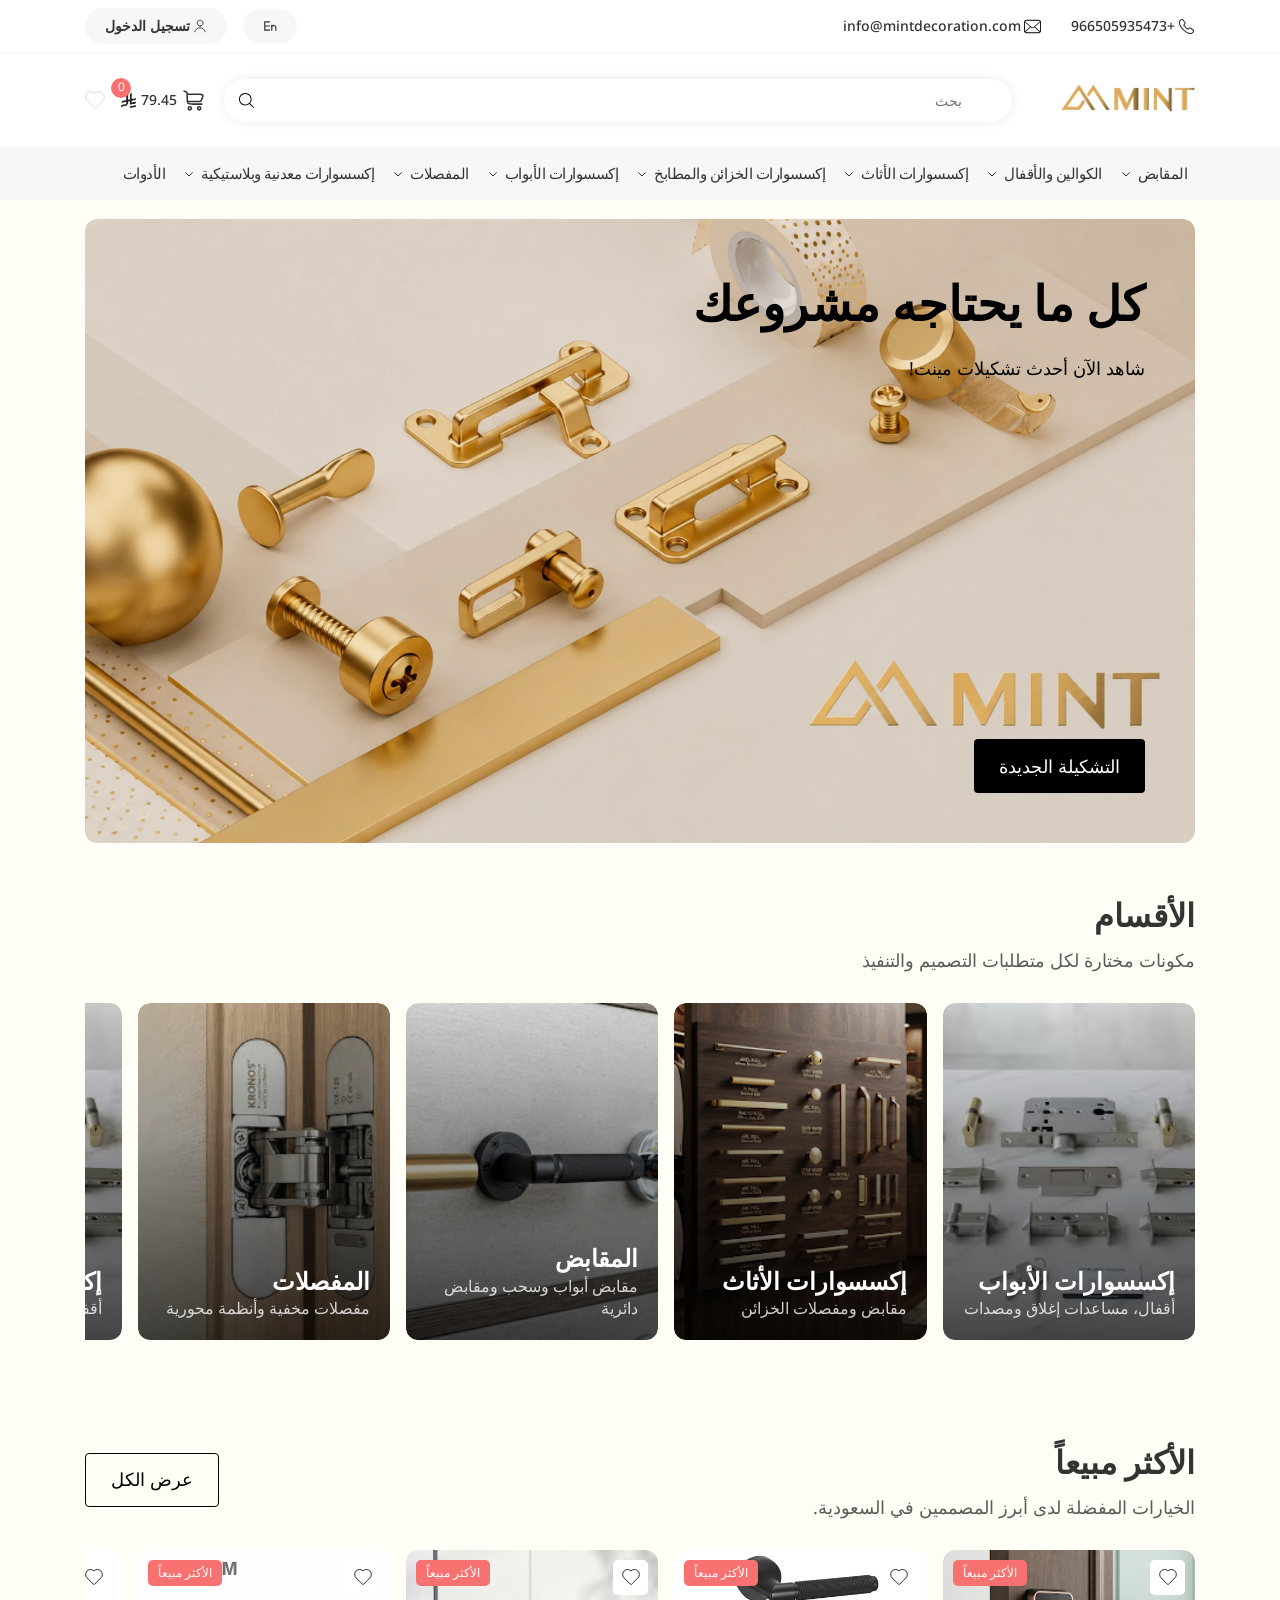
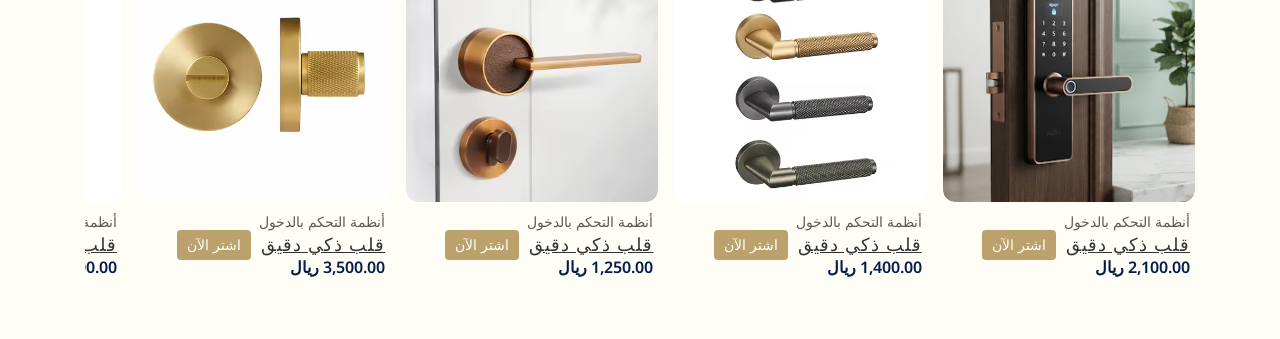
==== ar/index.html @ 9c1df62e "Mint Decoration" ====
﻿<!DOCTYPE html>
<!-- بسم الله الرحمن الرحيم -->
<html lang="ar" dir="rtl">
<head>
    <meta charset="UTF-8">
    <meta name="viewport" content="width=device-width, initial-scale=1.0">
    <!-- <base href="https://mintdecoration.com/ar"> -->
    <meta name="theme-color" content="#FFFFFF">
    <link rel="shortcut icon" href="../media/logo/favicon.ico" type="image/x-icon">
    <!-- Language Tags -->
    <link rel="alternate" hreflang="ar" href="https://j.raygroup.com/ar/" />
    <link rel="alternate" hreflang="en" href="https://j.raygroup.com/en/" />
    <link rel="alternate" hreflang="x-default" href="https://j.raygroup.com/" />
    <!-- SEO -->
    <title>مينت ديكوريشن - أدوات نجارة وإكسسوارات أثاث في الرياض | أقفال، مفصلات، مقابض</title>
    <meta name="description" content="اكتشف مينت ديكوريشن، متجرك الموثوق في الرياض لأدوات النجارة وإكسسوارات الأثاث. نوفر الأقفال والمفصلات والمقابض ومستلزمات الديكور بجودة عالية وأسعار منافسة.">
    <meta name="keywords" content="أدوات نجارة, أدوات النجارة الرياض, شراء أدوات نجارة السعودية, أقفال, مفصلات, مقابض, إكسسوارات أثاث, مستلزمات نجارة, أدوات ديكور">
    <meta property="og:title" content="مينت ديكوريشن - أدوات نجارة وإكسسوارات أثاث في الرياض">
    <meta property="og:description" content="أدوات نجارة وأقفال ومفصلات ومقابض وإكسسوارات ديكور عالية الجودة بأفضل الأسعار في الرياض.">
    <meta property="og:image" content="../media/logo/minterio-logo1.png">
    <!-- <meta property="og:url" content="https://mintdecoration.com/ar/"> -->
    <meta property="og:type" content="website">
    <!-- Link Main Files -->
    <link rel="stylesheet" href="../css/normalize.css">
    <link rel="stylesheet" href="../component/component.css">
    <link rel="stylesheet" href="../css/style.css">
    <script src="../component/component.js" defer></script>
    <script src="../js/main.js" defer></script>
    <!-- Noto Sans Font -->
    <link rel="preconnect" href="https://fonts.googleapis.com">
    <link rel="preconnect" href="https://fonts.gstatic.com" crossorigin>
    <link href="https://fonts.googleapis.com/css2?family=Noto+Sans:ital,wght@0,100..900;1,100..900&display=swap" rel="stylesheet">
</head>
<body>

    <!-- <div class="coming">
        <h1>مينت قادم قريباً</h1>
        <p>نحن متاحون لخدمتكم</p>
        <a href="tel:+966536998115">اتصل بنا</a>
    </div> -->

    <div class="header-wrapper">

        <div class="top-header">
            <div class="container">
                <div class="inside">
                    <div class="start">
                        <div class="contact">
                            <a href="tel:+966505935473" target="_blank">
                                <svg viewBox="0 0 24 24" fill="none" xmlns="http://www.w3.org/2000/svg"><g id="SVGRepo_bgCarrier" stroke-width="0"></g><g id="SVGRepo_tracerCarrier" stroke-linecap="round" stroke-linejoin="round"></g><g id="SVGRepo_iconCarrier"> <path d="M21.97 18.33C21.97 18.69 21.89 19.06 21.72 19.42C21.55 19.78 21.33 20.12 21.04 20.44C20.55 20.98 20.01 21.37 19.4 21.62C18.8 21.87 18.15 22 17.45 22C16.43 22 15.34 21.76 14.19 21.27C13.04 20.78 11.89 20.12 10.75 19.29C9.6 18.45 8.51 17.52 7.47 16.49C6.44 15.45 5.51 14.36 4.68 13.22C3.86 12.08 3.2 10.94 2.72 9.81C2.24 8.67 2 7.58 2 6.54C2 5.86 2.12 5.21 2.36 4.61C2.6 4 2.98 3.44 3.51 2.94C4.15 2.31 4.85 2 5.59 2C5.87 2 6.15 2.06 6.4 2.18C6.66 2.3 6.89 2.48 7.07 2.74L9.39 6.01C9.57 6.26 9.7 6.49 9.79 6.71C9.88 6.92 9.93 7.13 9.93 7.32C9.93 7.56 9.86 7.8 9.72 8.03C9.59 8.26 9.4 8.5 9.16 8.74L8.4 9.53C8.29 9.64 8.24 9.77 8.24 9.93C8.24 10.01 8.25 10.08 8.27 10.16C8.3 10.24 8.33 10.3 8.35 10.36C8.53 10.69 8.84 11.12 9.28 11.64C9.73 12.16 10.21 12.69 10.73 13.22C11.27 13.75 11.79 14.24 12.32 14.69C12.84 15.13 13.27 15.43 13.61 15.61C13.66 15.63 13.72 15.66 13.79 15.69C13.87 15.72 13.95 15.73 14.04 15.73C14.21 15.73 14.34 15.67 14.45 15.56L15.21 14.81C15.46 14.56 15.7 14.37 15.93 14.25C16.16 14.11 16.39 14.04 16.64 14.04C16.83 14.04 17.03 14.08 17.25 14.17C17.47 14.26 17.7 14.39 17.95 14.56L21.26 16.91C21.52 17.09 21.7 17.3 21.81 17.55C21.91 17.8 21.97 18.05 21.97 18.33Z" stroke="currentColor" stroke-width="1.5" stroke-miterlimit="10"></path> </g></svg>
                                +966505935473
                            </a>
                            <a href="mailto:info@mintdecoration.com" target="_blank">
                                <svg version="1.1" id="_x32_" xmlns="http://www.w3.org/2000/svg" xmlns:xlink="http://www.w3.org/1999/xlink" viewBox="0 0 512 512" xml:space="preserve" fill="currentColor"><g id="SVGRepo_bgCarrier" stroke-width="0"></g><g id="SVGRepo_tracerCarrier" stroke-linecap="round" stroke-linejoin="round"></g><g id="SVGRepo_iconCarrier"> <style type="text/css"> .st0{fill:#000000;} </style> <g> <path class="st0" d="M510.746,110.361c-2.128-10.754-6.926-20.918-13.926-29.463c-1.422-1.794-2.909-3.39-4.535-5.009 c-12.454-12.52-29.778-19.701-47.531-19.701H67.244c-17.951,0-34.834,7-47.539,19.708c-1.608,1.604-3.099,3.216-4.575,5.067 c-6.97,8.509-11.747,18.659-13.824,29.428C0.438,114.62,0,119.002,0,123.435v265.137c0,9.224,1.874,18.206,5.589,26.745 c3.215,7.583,8.093,14.772,14.112,20.788c1.516,1.509,3.022,2.901,4.63,4.258c12.034,9.966,27.272,15.45,42.913,15.45h377.51 c15.742,0,30.965-5.505,42.967-15.56c1.604-1.298,3.091-2.661,4.578-4.148c5.818-5.812,10.442-12.49,13.766-19.854l0.438-1.05 c3.646-8.377,5.497-17.33,5.497-26.628V123.435C512,119.06,511.578,114.649,510.746,110.361z M34.823,99.104 c0.951-1.392,2.165-2.821,3.714-4.382c7.689-7.685,17.886-11.914,28.706-11.914h377.51c10.915,0,21.115,4.236,28.719,11.929 c1.313,1.327,2.567,2.8,3.661,4.272l2.887,3.88l-201.5,175.616c-6.212,5.446-14.21,8.443-22.523,8.443 c-8.231,0-16.222-2.99-22.508-8.436L32.19,102.939L34.823,99.104z M26.755,390.913c-0.109-0.722-0.134-1.524-0.134-2.341V128.925 l156.37,136.411L28.199,400.297L26.755,390.913z M464.899,423.84c-6.052,3.492-13.022,5.344-20.145,5.344H67.244 c-7.127,0-14.094-1.852-20.142-5.344l-6.328-3.668l159.936-139.379l17.528,15.246c10.514,9.128,23.922,14.16,37.761,14.16 c13.89,0,27.32-5.032,37.827-14.16l17.521-15.253L471.228,420.18L464.899,423.84z M485.372,388.572 c0,0.803-0.015,1.597-0.116,2.304l-1.386,9.472L329.012,265.409l156.36-136.418V388.572z"></path> </g> </g></svg>
                                info@mintdecoration.com
                            </a>
                        </div>
                    </div>
                    <div class="end">
                        <div class="language toggle">
                            <button>
                                <svg viewBox="0 0 24 24" xmlns="http://www.w3.org/2000/svg" fill="currentColor"><g id="SVGRepo_bgCarrier" stroke-width="0"></g><g id="SVGRepo_tracerCarrier" stroke-linecap="round" stroke-linejoin="round"></g><g id="SVGRepo_iconCarrier"> <path fill="none" d="M0 0h24v24H0z"></path> <path d="M14 10h2v.757a4.5 4.5 0 0 1 7 3.743V20h-2v-5.5c0-1.43-1.175-2.5-2.5-2.5S16 13.07 16 14.5V20h-2V10zm-2-6v2H4v5h8v2H4v5h8v2H2V4h10z"></path> </g></svg>
                            </button>
                            <div class="box toggle-box" hidden>
                                <div class="innerbox">
                                    <div class="c-content">
                                        <div class="top">
                                            <span>اللغة</span>
                                            <div class="close">
                                                <svg viewBox="0 0 24 24" fill="none" xmlns="http://www.w3.org/2000/svg"><g id="SVGRepo_bgCarrier" stroke-width="0"></g><g id="SVGRepo_tracerCarrier" stroke-linecap="round" stroke-linejoin="round"></g><g id="SVGRepo_iconCarrier"> <rect width="24" height="24" fill="none"></rect> <path d="M7 17L16.8995 7.10051" stroke="currentColor" stroke-linecap="round" stroke-linejoin="round"></path> <path d="M7 7.00001L16.8995 16.8995" stroke="currentColor" stroke-linecap="round" stroke-linejoin="round"></path> </g></svg>
                                            </div>
                                        </div>
                                        <div class="content">
                                            <div class="langs">
                                                <label for="en">
                                                    <input type="radio" name="lang" id="en" value="en" autocomplete="off">
                                                    الإنجليزية
                                                </label>
                                                <label for="ar">
                                                    <input type="radio" name="lang" id="ar" value="ar" autocomplete="off" checked>
                                                    العربية
                                                </label>
                                            </div>
                                            <button><span>موافق</span></button>
                                        </div>
                                    </div>
                                </div>
                            </div>
                        </div>
                        <div class="login toggle">
                            <button class="hidden-mobile">
                                <svg viewBox="0 0 24 24" fill="none" xmlns="http://www.w3.org/2000/svg"><g id="SVGRepo_bgCarrier" stroke-width="0"></g><g id="SVGRepo_tracerCarrier" stroke-linecap="round" stroke-linejoin="round"></g><g id="SVGRepo_iconCarrier"> <path d="M12.1992 12C14.9606 12 17.1992 9.76142 17.1992 7C17.1992 4.23858 14.9606 2 12.1992 2C9.43779 2 7.19922 4.23858 7.19922 7C7.19922 9.76142 9.43779 12 12.1992 12Z" stroke="currentColor" stroke-width="1.5" stroke-linecap="round" stroke-linejoin="round"></path> <path d="M3 22C3.57038 20.0332 4.74796 18.2971 6.3644 17.0399C7.98083 15.7827 9.95335 15.0687 12 15C16.12 15 19.63 17.91 21 22" stroke="currentColor" stroke-width="1.5" stroke-linecap="round" stroke-linejoin="round"></path> </g></svg>
                                تسجيل الدخول
                            </button>
                            <div class="box toggle-box" hidden>
                                <div class="innerbox">
                                    <div class="c-content">
                                        <div class="top">
                                            <div class="close">
                                                <svg viewBox="0 0 24 24" fill="none" xmlns="http://www.w3.org/2000/svg"><g id="SVGRepo_bgCarrier" stroke-width="0"></g><g id="SVGRepo_tracerCarrier" stroke-linecap="round" stroke-linejoin="round"></g><g id="SVGRepo_iconCarrier"> <rect width="24" height="24" fill="none"></rect> <path d="M7 17L16.8995 7.10051" stroke="currentColor" stroke-linecap="round" stroke-linejoin="round"></path> <path d="M7 7.00001L16.8995 16.8995" stroke="currentColor" stroke-linecap="round" stroke-linejoin="round"></path> </g></svg>
                                            </div>
                                            <div class="c-icon-login">
                                                <svg viewBox="0 0 24 24" fill="none" xmlns="http://www.w3.org/2000/svg"><g id="SVGRepo_bgCarrier" stroke-width="0"></g><g id="SVGRepo_tracerCarrier" stroke-linecap="round" stroke-linejoin="round"></g><g id="SVGRepo_iconCarrier"> <path d="M12.1992 12C14.9606 12 17.1992 9.76142 17.1992 7C17.1992 4.23858 14.9606 2 12.1992 2C9.43779 2 7.19922 4.23858 7.19922 7C7.19922 9.76142 9.43779 12 12.1992 12Z" stroke="currentColor" stroke-width="1.5" stroke-linecap="round" stroke-linejoin="round"></path> <path d="M3 22C3.57038 20.0332 4.74796 18.2971 6.3644 17.0399C7.98083 15.7827 9.95335 15.0687 12 15C16.12 15 19.63 17.91 21 22" stroke="currentColor" stroke-width="1.5" stroke-linecap="round" stroke-linejoin="round"></path> </g></svg>
                                                <span>تسجيل الدخول</span>
                                            </div>
                                        </div>
                                        <div class="content">
                                            <div class="title">
                                                <h4>البريد الإلكتروني</h4>
                                            </div>
                                            <div class="input">
                                                <input type="email" name="email" id="email" placeholder="البريد الإلكتروني" autocomplete="off">
                                            </div>
                                            <button>دخول</button>
                                        </div>
                                    </div>
                                </div>
                            </div>
                        </div>
                    </div>
                </div>
            </div>
        </div>

        <header>
            <div class="container">
                <div class="inside">
                    <div class="logo">
                        <a href="index.html"><img src="../media/logo/mint-500.png" alt="شعار مينت ديكوريشن"></a>
                    </div>
                    <div class="mob">
                        <div class="search">
                            <input type="text" name="search" id="search" placeholder="بحث" autocomplete="off">
                        </div>
                        <div class="mobile-search">
                            <svg viewBox="0 0 24 24" fill="none" xmlns="http://www.w3.org/2000/svg"><g id="SVGRepo_bgCarrier" stroke-width="0"></g><g id="SVGRepo_tracerCarrier" stroke-linecap="round" stroke-linejoin="round"></g><g id="SVGRepo_iconCarrier"> <g clip-path="url(#clip0_15_152)"> <rect width="24" height="24" fill="none"></rect> <circle cx="10.5" cy="10.5" r="6.5" stroke="currentColor" stroke-linejoin="round"></circle> <path d="M19.6464 20.3536C19.8417 20.5488 20.1583 20.5488 20.3536 20.3536C20.5488 20.1583 20.5488 19.8417 20.3536 19.6464L19.6464 20.3536ZM20.3536 19.6464L15.3536 14.6464L14.6464 15.3536L19.6464 20.3536L20.3536 19.6464Z" fill="currentColor"></path> </g> <defs> <clipPath id="clip0_15_152"> <rect width="24" height="24" fill="none"></rect> </clipPath> </defs> </g></svg>
                        </div>
                        <div class="cart hidden-mobile">
                            <a href="">
                                <svg viewBox="0 0 24 24" fill="none" xmlns="http://www.w3.org/2000/svg"><g id="SVGRepo_bgCarrier" stroke-width="0"></g><g id="SVGRepo_tracerCarrier" stroke-linecap="round" stroke-linejoin="round"></g><g id="SVGRepo_iconCarrier"> <path d="M2 3L2.26491 3.0883C3.58495 3.52832 4.24497 3.74832 4.62248 4.2721C5 4.79587 5 5.49159 5 6.88304V9.5C5 12.3284 5 13.7426 5.87868 14.6213C6.75736 15.5 8.17157 15.5 11 15.5H19" stroke="currentColor" stroke-width="1.5" stroke-linecap="round"></path> <path d="M7.5 18C8.32843 18 9 18.6716 9 19.5C9 20.3284 8.32843 21 7.5 21C6.67157 21 6 20.3284 6 19.5C6 18.6716 6.67157 18 7.5 18Z" stroke="currentColor" stroke-width="1.5"></path> <path d="M16.5 18.0001C17.3284 18.0001 18 18.6716 18 19.5001C18 20.3285 17.3284 21.0001 16.5 21.0001C15.6716 21.0001 15 20.3285 15 19.5001C15 18.6716 15.6716 18.0001 16.5 18.0001Z" stroke="currentColor" stroke-width="1.5"></path> <path d="M5 6H16.4504C18.5054 6 19.5328 6 19.9775 6.67426C20.4221 7.34853 20.0173 8.29294 19.2078 10.1818L18.7792 11.1818C18.4013 12.0636 18.2123 12.5045 17.8366 12.7523C17.4609 13 16.9812 13 16.0218 13H5" stroke="currentColor" stroke-width="1.5"></path> </g></svg>
                                <p class="total">79.45</p>
                                <img src="../media/images/icons/saudi-riyal.png" alt="الريال السعودي">
                                <span>0</span>
                            </a>
                        </div>
                        <div class="wishlist hidden-mobile">
                            <a href="">
                                <svg version="1.1" id="Capa_1" xmlns="http://www.w3.org/2000/svg" xmlns:xlink="http://www.w3.org/1999/xlink" viewBox="-7.62 -7.62 396.49 396.49" xml:space="preserve"><g id="SVGRepo_bgCarrier"></g><g id="SVGRepo_tracerCarrier" stroke-linecap="round" stroke-linejoin="round"></g><g id="SVGRepo_iconCarrier"> <g> <g> <path d="M191.847,360.957c-4.648,0-9.076-1.784-12.447-5.024c-0.245-0.233-29.256-28.289-146.439-145.472 l-0.817-0.817c-1.205-1.193-1.796-1.88-2.387-2.572C10.621,186.384,0,159.48,0,131.483C0,70.173,49.883,20.29,111.193,20.29 c30.091,0,58.672,12.113,79.425,33.444c20.759-21.332,49.346-33.444,79.437-33.444c61.31,0,111.193,49.883,111.193,111.193 c0,30.723-12.31,59.305-34.673,80.535c-0.328,0.382-0.627,0.686-0.847,0.901C227.6,331.045,205.195,355.002,204.98,355.229 c-3.288,3.514-7.9,5.597-12.674,5.716L191.847,360.957z M111.199,32.23c-54.734,0-99.259,44.525-99.259,99.259 c0,24.983,9.499,49.012,26.744,67.664c0.585,0.674,1.002,1.164,1.886,2.041l0.835,0.835 C158.552,319.177,187.413,347.084,187.67,347.334c1.128,1.086,2.596,1.683,4.135,1.695l0.251-0.006 c1.557-0.042,3.109-0.74,4.207-1.915c0.173-0.191,22.764-24.339,141.009-142.584l0.859-0.925 c20.114-18.969,31.195-44.578,31.195-72.104c0-54.734-44.525-99.259-99.259-99.259c-28.862,0-56.166,12.477-74.914,34.238 l-4.523,5.245l-4.523-5.251C167.365,44.707,140.066,32.23,111.199,32.23z"></path> </g> </g> </g></svg>
                            </a>
                        </div>
                    </div>
                </div>
            </div>
        </header>

        <nav>
            <div class="container">
                <ul class="main-menu">
    
                    <li class="main-li">
                        <a href="#" class="main-link">
                            <span>المقابض</span>
                            <svg viewBox="0 0 24 24" fill="none" xmlns="http://www.w3.org/2000/svg"><g id="SVGRepo_bgCarrier" stroke-width="0"></g><g id="SVGRepo_tracerCarrier" stroke-linecap="round" stroke-linejoin="round"></g><g id="SVGRepo_iconCarrier"> <path d="M7 10L12 15L17 10" stroke="currentColor" stroke-width="1.5" stroke-linecap="round" stroke-linejoin="round"></path> </g></svg>
                        </a>
                        <div class="sub-menu">
                            <ul>
                                <li class="sub-li">
                                    <a href="#" class="sub-link">مقابض الأثاث</a>
                                </li>
                                <li class="sub-li">
                                    <a href="#" class="sub-link">مقابض الأبواب</a>
                                </li>
                                <li class="sub-li">
                                    <a href="#" class="sub-link">مقابض أبواب الاستقبال</a>
                                </li>
                                <li class="sub-li">
                                    <a href="#" class="sub-link">مقابض أثاث حديد</a>
                                </li>
                                <li class="sub-li">
                                    <a href="#" class="sub-link">مقابض أبواب زجاج</a>
                                </li>
                            </ul>
                        </div>
                    </li>
    
                    <li class="main-li">
                        <a href="#" class="main-link">
                            <span>الكوالين والأقفال</span>
                            <svg viewBox="0 0 24 24" fill="none" xmlns="http://www.w3.org/2000/svg"><g id="SVGRepo_bgCarrier" stroke-width="0"></g><g id="SVGRepo_tracerCarrier" stroke-linecap="round" stroke-linejoin="round"></g><g id="SVGRepo_iconCarrier"> <path d="M7 10L12 15L17 10" stroke="currentColor" stroke-width="1.5" stroke-linecap="round" stroke-linejoin="round"></path> </g></svg>
                        </a>
                        <div class="sub-menu">
                            <ul>
                                <li class="sub-li">
                                    <a href="#" class="sub-link">
                                        <span>كوالين وأقفال الأبواب</span>
                                        <svg viewBox="0 0 24 24" fill="none" xmlns="http://www.w3.org/2000/svg"><g id="SVGRepo_bgCarrier" stroke-width="0"></g><g id="SVGRepo_tracerCarrier" stroke-linecap="round" stroke-linejoin="round"></g><g id="SVGRepo_iconCarrier"> <path d="M7 10L12 15L17 10" stroke="currentColor" stroke-width="1.5" stroke-linecap="round" stroke-linejoin="round"></path> </g></svg>
                                    </a>
                                    <ul class="sub-sub-menu">
                                        <li class="sub-sub-li">
                                            <a href="#" class="sub-sub-link">كوالين أبواب حديد</a>
                                        </li>
                                        <li class="sub-sub-li">
                                            <a href="#" class="sub-sub-link">قلوب الأقفال</a>
                                        </li>
                                        <li class="sub-sub-li">
                                            <a href="#" class="sub-sub-link">قفل باب اسطواني بمقبض</a>
                                        </li>
                                        <li class="sub-sub-li">
                                            <a href="#" class="sub-sub-link">قفل برقم سري</a>
                                        </li>
                                    </ul>
                                </li>
                                <li class="sub-li">
                                    <a href="#" class="sub-link">أقفال الأثاث</a>
                                </li>
                                <li class="sub-li">
                                    <a href="#" class="sub-link">قفل رقمي</a>
                                </li>
                                <li class="sub-li">
                                    <a href="#" class="sub-link">
                                        <span>أقفال أثاث معدنية</span>
                                        <svg viewBox="0 0 24 24" fill="none" xmlns="http://www.w3.org/2000/svg"><g id="SVGRepo_bgCarrier" stroke-width="0"></g><g id="SVGRepo_tracerCarrier" stroke-linecap="round" stroke-linejoin="round"></g><g id="SVGRepo_iconCarrier"> <path d="M7 10L12 15L17 10" stroke="currentColor" stroke-width="1.5" stroke-linecap="round" stroke-linejoin="round"></path> </g></svg>
                                    </a>
                                    <ul class="sub-sub-menu">
                                        <li class="sub-sub-li">
                                            <a href="#" class="sub-sub-link">أقفال الخزائن والأدراج</a>
                                        </li>
                                        <li class="sub-sub-li">
                                            <a href="#" class="sub-sub-link">أقفال الخزائن الكهربائية</a>
                                        </li>
                                        <li class="sub-sub-li">
                                            <a href="#" class="sub-sub-link">أقفال الخزائن الآمنة</a>
                                        </li>
                                        <li class="sub-sub-li">
                                            <a href="#" class="sub-sub-link">إكسسوارات الأقفال</a>
                                        </li>
                                        <li class="sub-sub-li">
                                            <a href="#" class="sub-sub-link">أقفال للسيارات والكرافانات</a>
                                        </li>
                                    </ul>
                                </li>
                                <li class="sub-li">
                                    <a href="#" class="sub-link">أقفال للسيارات والكرافانات</a>
                                </li>
                                <li class="sub-li">
                                    <a href="#" class="sub-link">قفل باب مخرج الطوارئ</a>
                                </li>
                                <li class="sub-li">
                                    <a href="#" class="sub-link">أقفال معلقة</a>
                                </li>
                                <li class="sub-li">
                                    <a href="#" class="sub-link">أقفال أخرى</a>
                                </li>
                            </ul>
                        </div>
                    </li>
    
                    <li class="main-li">
                        <a href="#" class="main-link">
                            <span>إكسسوارات الأثاث</span>
                            <svg viewBox="0 0 24 24" fill="none" xmlns="http://www.w3.org/2000/svg"><g id="SVGRepo_bgCarrier" stroke-width="0"></g><g id="SVGRepo_tracerCarrier" stroke-linecap="round" stroke-linejoin="round"></g><g id="SVGRepo_iconCarrier"> <path d="M7 10L12 15L17 10" stroke="currentColor" stroke-width="1.5" stroke-linecap="round" stroke-linejoin="round"></path> </g></svg>
                        </a>
                        <div class="sub-menu">
                            <ul>
                                <li class="sub-li">
                                    <a href="#" class="sub-link">علاقات الملابس</a>
                                </li>
                                <li class="sub-li">
                                    <a href="#" class="sub-link">رولات وإكسسوارات سحب الخزائن</a>
                                </li>
                                <li class="sub-li">
                                    <a href="#" class="sub-link">إكسسوارات الزجاج</a>
                                </li>
                                <li class="sub-li">
                                    <a href="#" class="sub-link">ديكورات الأثاث</a>
                                </li>
                                <li class="sub-li">
                                    <a href="#" class="sub-link">سحابات للأدراج والطاولات</a>
                                </li>
                                <li class="sub-li">
                                    <a href="#" class="sub-link">حامل رف</a>
                                </li>
                                <li class="sub-li">
                                    <a href="#" class="sub-link">ماسورة وحامل</a>
                                </li>
                                <li class="sub-li">
                                    <a href="#" class="sub-link">إكسسوارات علب الهدايا</a>
                                </li>
                                <li class="sub-li">
                                    <a href="#" class="sub-link">أرجل الأثاث</a>
                                </li>
                                <li class="sub-li">
                                    <a href="#" class="sub-link">عجلات الأثاث</a>
                                </li>
                                <li class="sub-li">
                                    <a href="#" class="sub-link">إكسسوارات متنوعة</a>
                                </li>
                            </ul>
                        </div>
                    </li>
    
                    <li class="main-li">
                        <a href="#" class="main-link">
                            <span>إكسسوارات الخزائن والمطابخ</span>
                            <svg viewBox="0 0 24 24" fill="none" xmlns="http://www.w3.org/2000/svg"><g id="SVGRepo_bgCarrier" stroke-width="0"></g><g id="SVGRepo_tracerCarrier" stroke-linecap="round" stroke-linejoin="round"></g><g id="SVGRepo_iconCarrier"> <path d="M7 10L12 15L17 10" stroke="currentColor" stroke-width="1.5" stroke-linecap="round" stroke-linejoin="round"></path> </g></svg>
                        </a>
                        <div class="sub-menu">
                            <ul>
                                <li class="sub-li">
                                    <a href="#" class="sub-link">إكسسوارات الخزائن</a>
                                </li>
                                <li class="sub-li">
                                    <a href="#" class="sub-link">إكسسوارات المطابخ</a>
                                </li>
                                <li class="sub-li">
                                    <a href="#" class="sub-link">ذراع للخزائن والمطابخ</a>
                                </li>
                            </ul>
                        </div>
                    </li>
    
                    <li class="main-li">
                        <a href="#" class="main-link">
                            <span>إكسسوارات الأبواب</span>
                            <svg viewBox="0 0 24 24" fill="none" xmlns="http://www.w3.org/2000/svg"><g id="SVGRepo_bgCarrier" stroke-width="0"></g><g id="SVGRepo_tracerCarrier" stroke-linecap="round" stroke-linejoin="round"></g><g id="SVGRepo_iconCarrier"> <path d="M7 10L12 15L17 10" stroke="currentColor" stroke-width="1.5" stroke-linecap="round" stroke-linejoin="round"></path> </g></svg>
                        </a>
                        <div class="sub-menu">
                            <ul>
                                <li class="sub-li">
                                    <a href="#" class="sub-link">إكسسوارات أبواب الحمامات</a>
                                </li>
                                <li class="sub-li">
                                    <a href="#" class="sub-link">مساعد إغلاق الباب العلوي</a>
                                </li>
                                <li class="sub-li">
                                    <a href="#" class="sub-link">فرشاة عزل الباب</a>
                                </li>
                                <li class="sub-li">
                                    <a href="#" class="sub-link">سلسلة أمان الباب</a>
                                </li>
                                <li class="sub-li">
                                    <a href="#" class="sub-link">عين الباب</a>
                                </li>
                                <li class="sub-li">
                                    <a href="#" class="sub-link">مصدات الأبواب</a>
                                </li>
                                <li class="sub-li">
                                    <a href="#" class="sub-link">لوحات إرشادية</a>
                                </li>
                                <li class="sub-li">
                                    <a href="#" class="sub-link">ترباس ومزاليج وإكسسوارات</a>
                                </li>
                            </ul>
                        </div>
                    </li>
    
                    <li class="main-li">
                        <a href="#" class="main-link">
                            <span>المفصلات</span>
                            <svg viewBox="0 0 24 24" fill="none" xmlns="http://www.w3.org/2000/svg"><g id="SVGRepo_bgCarrier" stroke-width="0"></g><g id="SVGRepo_tracerCarrier" stroke-linecap="round" stroke-linejoin="round"></g><g id="SVGRepo_iconCarrier"> <path d="M7 10L12 15L17 10" stroke="currentColor" stroke-width="1.5" stroke-linecap="round" stroke-linejoin="round"></path> </g></svg>
                        </a>
                        <div class="sub-menu">
                            <ul>
                                <li class="sub-li">
                                    <a href="#" class="sub-link">مفصلات الأبواب</a>
                                </li>
                                <li class="sub-li">
                                    <a href="#" class="sub-link">مفصلات الأثاث الخشبي</a>
                                </li>
                                <li class="sub-li">
                                    <a href="#" class="sub-link">مفصلات الزجاج وأبواب الزجاج</a>
                                </li>
                                <li class="sub-li">
                                    <a href="#" class="sub-link">مفصلات الأثاث المعدني</a>
                                </li>
                            </ul>
                        </div>
                    </li>
    
                    <li class="main-li">
                        <a href="#" class="main-link">
                            <span>إكسسوارات معدنية وبلاستيكية</span>
                            <svg viewBox="0 0 24 24" fill="none" xmlns="http://www.w3.org/2000/svg"><g id="SVGRepo_bgCarrier" stroke-width="0"></g><g id="SVGRepo_tracerCarrier" stroke-linecap="round" stroke-linejoin="round"></g><g id="SVGRepo_iconCarrier"> <path d="M7 10L12 15L17 10" stroke="currentColor" stroke-width="1.5" stroke-linecap="round" stroke-linejoin="round"></path> </g></svg>
                        </a>
                        <div class="sub-menu">
                            <ul>
                                <li class="sub-li">
                                    <a href="#" class="sub-link">أشرطة لاصقة</a>
                                </li>
                            </ul>
                        </div>
                    </li>
    
                    <li class="main-li">
                        <a href="#" class="main-link">
                            <span>الأدوات</span>
                        </a>
                    </li>
    
                </ul>
            </div>
        </nav>

    </div>

    <div class="mobile-nav">
        <div class="container">
            <div class="inside">
                <div class="tabs">
                    <div class="tab home-tab active">
                        <a href="">
                            <div class="icon">
                                <svg viewBox="0 0 24 24" xmlns="http://www.w3.org/2000/svg"><g id="SVGRepo_bgCarrier"></g><g id="SVGRepo_tracerCarrier" stroke-linecap="round" stroke-linejoin="round"></g><g id="SVGRepo_iconCarrier"> <g clip-path="url(#clip0_15_3)"> <path d="M9 21H4C3.44772 21 3 20.5523 3 20V12.4142C3 12.149 3.10536 11.8946 3.29289 11.7071L11.2929 3.70711C11.6834 3.31658 12.3166 3.31658 12.7071 3.70711L20.7071 11.7071C20.8946 11.8946 21 12.149 21 12.4142V20C21 20.5523 20.5523 21 20 21H15M9 21H15M9 21V15C9 14.4477 9.44772 14 10 14H14C14.5523 14 15 14.4477 15 15V21" stroke-linejoin="round"></path> </g> <defs> <clipPath id="clip0_15_3"> <rect width="24" height="24"></rect> </clipPath> </defs> </g></svg>
                            </div>
                            <div class="text">
                                <span>الرئيسية</span>
                            </div>
                        </a>
                    </div>
                    <div class="tab categories-tab hamburger ">
                        <button>
                            <div class="icon">
                                <svg viewBox="0 0 24 24" xmlns="http://www.w3.org/2000/svg"><g id="SVGRepo_bgCarrier"></g><g id="SVGRepo_tracerCarrier" stroke-linecap="round" stroke-linejoin="round"></g><g id="SVGRepo_iconCarrier"> <path d="M5 10H7C9 10 10 9 10 7V5C10 3 9 2 7 2H5C3 2 2 3 2 5V7C2 9 3 10 5 10Z" stroke-miterlimit="10" stroke-linecap="round" stroke-linejoin="round"></path> <path d="M17 10H19C21 10 22 9 22 7V5C22 3 21 2 19 2H17C15 2 14 3 14 5V7C14 9 15 10 17 10Z" stroke-miterlimit="10" stroke-linecap="round" stroke-linejoin="round"></path> <path d="M17 22H19C21 22 22 21 22 19V17C22 15 21 14 19 14H17C15 14 14 15 14 17V19C14 21 15 22 17 22Z" stroke-miterlimit="10" stroke-linecap="round" stroke-linejoin="round"></path> <path d="M5 22H7C9 22 10 21 10 19V17C10 15 9 14 7 14H5C3 14 2 15 2 17V19C2 21 3 22 5 22Z" stroke-miterlimit="10" stroke-linecap="round" stroke-linejoin="round"></path> </g></svg>
                            </div>
                            <div class="text">
                                <span>الأقسام</span>
                            </div>
                        </button>
                    </div>
                    <div class="tab wishlist-tab ">
                        <a href="">
                            <div class="icon">
                                <svg version="1.1" id="Capa_1" xmlns="http://www.w3.org/2000/svg" xmlns:xlink="http://www.w3.org/1999/xlink" viewBox="-7.62 -7.62 396.49 396.49" xml:space="preserve"><g id="SVGRepo_bgCarrier"></g><g id="SVGRepo_tracerCarrier" stroke-linecap="round" stroke-linejoin="round"></g><g id="SVGRepo_iconCarrier"> <g> <g> <path d="M191.847,360.957c-4.648,0-9.076-1.784-12.447-5.024c-0.245-0.233-29.256-28.289-146.439-145.472 l-0.817-0.817c-1.205-1.193-1.796-1.88-2.387-2.572C10.621,186.384,0,159.48,0,131.483C0,70.173,49.883,20.29,111.193,20.29 c30.091,0,58.672,12.113,79.425,33.444c20.759-21.332,49.346-33.444,79.437-33.444c61.31,0,111.193,49.883,111.193,111.193 c0,30.723-12.31,59.305-34.673,80.535c-0.328,0.382-0.627,0.686-0.847,0.901C227.6,331.045,205.195,355.002,204.98,355.229 c-3.288,3.514-7.9,5.597-12.674,5.716L191.847,360.957z M111.199,32.23c-54.734,0-99.259,44.525-99.259,99.259 c0,24.983,9.499,49.012,26.744,67.664c0.585,0.674,1.002,1.164,1.886,2.041l0.835,0.835 C158.552,319.177,187.413,347.084,187.67,347.334c1.128,1.086,2.596,1.683,4.135,1.695l0.251-0.006 c1.557-0.042,3.109-0.74,4.207-1.915c0.173-0.191,22.764-24.339,141.009-142.584l0.859-0.925 c20.114-18.969,31.195-44.578,31.195-72.104c0-54.734-44.525-99.259-99.259-99.259c-28.862,0-56.166,12.477-74.914,34.238 l-4.523,5.245l-4.523-5.251C167.365,44.707,140.066,32.23,111.199,32.23z"></path> </g> </g> </g></svg>
                            </div>
                            <div class="text">
                                <span>المفضلة</span>
                            </div>
                        </a>
                    </div>
                    <div class="tab cart-tab ">
                        <a href="">
                            <div class="icon">
                                <svg viewBox="0 0 24 24" fill="none" xmlns="http://www.w3.org/2000/svg"><g id="SVGRepo_bgCarrier" stroke-width="0"></g><g id="SVGRepo_tracerCarrier" stroke-linecap="round" stroke-linejoin="round"></g><g id="SVGRepo_iconCarrier"> <path d="M2 3L2.26491 3.0883C3.58495 3.52832 4.24497 3.74832 4.62248 4.2721C5 4.79587 5 5.49159 5 6.88304V9.5C5 12.3284 5 13.7426 5.87868 14.6213C6.75736 15.5 8.17157 15.5 11 15.5H19" stroke="currentColor" stroke-width="1.5" stroke-linecap="round"></path> <path d="M7.5 18C8.32843 18 9 18.6716 9 19.5C9 20.3284 8.32843 21 7.5 21C6.67157 21 6 20.3284 6 19.5C6 18.6716 6.67157 18 7.5 18Z" stroke="currentColor" stroke-width="1.5"></path> <path d="M16.5 18.0001C17.3284 18.0001 18 18.6716 18 19.5001C18 20.3285 17.3284 21.0001 16.5 21.0001C15.6716 21.0001 15 20.3285 15 19.5001C15 18.6716 15.6716 18.0001 16.5 18.0001Z" stroke="currentColor" stroke-width="1.5"></path> <path d="M5 6H16.4504C18.5054 6 19.5328 6 19.9775 6.67426C20.4221 7.34853 20.0173 8.29294 19.2078 10.1818L18.7792 11.1818C18.4013 12.0636 18.2123 12.5045 17.8366 12.7523C17.4609 13 16.9812 13 16.0218 13H5" stroke="currentColor" stroke-width="1.5"></path> </g></svg>
                            </div>
                            <div class="text">
                                <span>السلة</span>
                            </div>
                        </a>
                    </div>
                    <div class="tab account-tab ">
                        <button type="button" data-popup-trigger="login">
                            <div class="icon">
                                <svg viewBox="0 0 24 24" fill="none" xmlns="http://www.w3.org/2000/svg"><g id="SVGRepo_bgCarrier" stroke-width="0"></g><g id="SVGRepo_tracerCarrier" stroke-linecap="round" stroke-linejoin="round"></g><g id="SVGRepo_iconCarrier"> <path d="M12.1992 12C14.9606 12 17.1992 9.76142 17.1992 7C17.1992 4.23858 14.9606 2 12.1992 2C9.43779 2 7.19922 4.23858 7.19922 7C7.19922 9.76142 9.43779 12 12.1992 12Z" stroke="currentColor" stroke-width="1.5" stroke-linecap="round" stroke-linejoin="round"></path> <path d="M3 22C3.57038 20.0332 4.74796 18.2971 6.3644 17.0399C7.98083 15.7827 9.95335 15.0687 12 15C16.12 15 19.63 17.91 21 22" stroke="currentColor" stroke-width="1.5" stroke-linecap="round" stroke-linejoin="round"></path> </g></svg>
                            </div>
                            <div class="text">
                                <span>الحساب</span>
                            </div>
                        </button>
                    </div>
                </div>
            </div>
        </div>
    </div>

    <div class="landing">
        <div class="container">
            <div class="inside">
                <div class="bg">
                    <img src="../media/images/ai/mint-landing-desktop.webp" alt="صورة العرض الرئيسية" loading="lazy" class="hidden-mobile">
                    <img src="../media/images/ai/mint-landing-mobile.webp" alt="صورة العرض الرئيسية" loading="lazy" class="showing-mobile">
                </div>
                <div class="content">
                    <div class="text">
                        <div class="title">
                            <h1>كل ما يحتاجه مشروعك</h1>
                        </div>
                        <div class="subtitle">
                            <p>شاهد الآن أحدث تشكيلات <span class="mint">مينت</span>!</p>
                        </div>
                    </div>
                    <div class="buttons">
                        <a href="#" class="btn btn-primary black-btn">التشكيلة الجديدة</a>
                    </div>
                </div>
            </div>
        </div>
    </div>

    <section class="categories">
        <div class="container">
            <div class="inside">
                <div class="top-section">
                    <div class="start">
                        <div class="title">
                            <h2>الأقسام</h2>
                        </div>
                        <div class="sub-title">
                            <p>مكونات مختارة لكل متطلبات التصميم والتنفيذ</p>
                        </div>
                    </div>
                </div>
                <div class="scrolled-section">
                    <div class="manual-scroll-wrapper">
                        <div class="items">

                            <div class="item">
                                <a href="">
                                    <div class="bg">
                                        <picture>
                                            <source srcset="../media/images/products/categories/door-hardware/main-avif.avif" type="image/avif" loading="lazy">
                                            <source srcset="../media/images/products/categories/door-hardware/main-webp.webp" type="image/webp" loading="lazy">
                                            <img src="../media/images/products/categories/door-hardware/main-jpg.jpg" alt="إكسسوارات الأبواب" loading="lazy">
                                        </picture>
                                        <div class="overlay"></div>
                                    </div>
                                    <div class="text">
                                        <div class="title">
                                            <h3>إكسسوارات الأبواب</h3>
                                        </div>
                                        <div class="sub-title">
                                            <p>أقفال، مساعدات إغلاق ومصدات</p>
                                        </div>
                                    </div>
                                </a>
                            </div>

                            <div class="item">
                                <a href="">
                                    <div class="bg">
                                        <picture>
                                            <img src="../media/images/products/categories/furniture-accessories/main-jpg.jpg" alt="إكسسوارات الأثاث" loading="lazy">
                                        </picture>
                                        <div class="overlay"></div>
                                    </div>
                                    <div class="text">
                                        <div class="title">
                                            <h3>إكسسوارات الأثاث</h3>
                                        </div>
                                        <div class="sub-title">
                                            <p>مقابض ومفصلات الخزائن</p>
                                        </div>
                                    </div>
                                </a>
                            </div>

                            <div class="item">
                                <a href="">
                                    <div class="bg">
                                        <picture>
                                            <img src="../media/images/products/categories/handles/main-jpg.jpg" alt="المقابض" loading="lazy">
                                        </picture>
                                        <div class="overlay"></div>
                                    </div>
                                    <div class="text">
                                        <div class="title">
                                            <h3>المقابض</h3>
                                        </div>
                                        <div class="sub-title">
                                            <p>مقابض أبواب وسحب ومقابض دائرية</p>
                                        </div>
                                    </div>
                                </a>
                            </div>

                            <div class="item">
                                <a href="">
                                    <div class="bg">
                                        <picture>
                                            <img src="../media/images/products/categories/hinges/main-jpg.jpg" alt="المفصلات" loading="lazy">
                                        </picture>
                                        <div class="overlay"></div>
                                    </div>
                                    <div class="text">
                                        <div class="title">
                                            <h3>المفصلات</h3>
                                        </div>
                                        <div class="sub-title">
                                            <p>مفصلات مخفية وأنظمة محورية</p>
                                        </div>
                                    </div>
                                </a>
                            </div>

                            <div class="item">
                                <a href="">
                                    <div class="bg">
                                        <picture>
                                            <source srcset="../media/images/products/categories/door-hardware/main-avif.avif" type="image/avif" loading="lazy">
                                            <source srcset="../media/images/products/categories/door-hardware/main-webp.webp" type="image/webp" loading="lazy">
                                            <img src="../media/images/products/categories/door-hardware/main-jpg.jpg" alt="إكسسوارات الأبواب" loading="lazy">
                                        </picture>
                                        <div class="overlay"></div>
                                    </div>
                                    <div class="text">
                                        <div class="title">
                                            <h3>إكسسوارات الأبواب</h3>
                                        </div>
                                        <div class="sub-title">
                                            <p>أقفال، مساعدات إغلاق ومصدات</p>
                                        </div>
                                    </div>
                                </a>
                            </div>

                            <div class="item">
                                <a href="">
                                    <div class="bg">
                                        <picture>
                                            <img src="../media/images/products/categories/furniture-accessories/main-jpg.jpg" alt="إكسسوارات الأثاث" loading="lazy">
                                        </picture>
                                        <div class="overlay"></div>
                                    </div>
                                    <div class="text">
                                        <div class="title">
                                            <h3>إكسسوارات الأثاث</h3>
                                        </div>
                                        <div class="sub-title">
                                            <p>مقابض ومفصلات الخزائن</p>
                                        </div>
                                    </div>
                                </a>
                            </div>

                            <div class="item">
                                <a href="">
                                    <div class="bg">
                                        <picture>
                                            <img src="../media/images/products/categories/handles/main-jpg.jpg" alt="المقابض" loading="lazy">
                                        </picture>
                                        <div class="overlay"></div>
                                    </div>
                                    <div class="text">
                                        <div class="title">
                                            <h3>المقابض</h3>
                                        </div>
                                        <div class="sub-title">
                                            <p>مقابض أبواب وسحب ومقابض دائرية</p>
                                        </div>
                                    </div>
                                </a>
                            </div>

                            <div class="item">
                                <a href="">
                                    <div class="bg">
                                        <picture>
                                            <img src="../media/images/products/categories/hinges/main-jpg.jpg" alt="المفصلات" loading="lazy">
                                        </picture>
                                        <div class="overlay"></div>
                                    </div>
                                    <div class="text">
                                        <div class="title">
                                            <h3>المفصلات</h3>
                                        </div>
                                        <div class="sub-title">
                                            <p>مفصلات مخفية وأنظمة محورية</p>
                                        </div>
                                    </div>
                                </a>
                            </div>

                        </div>
                    </div>
                </div>
            </div>
        </div>
    </section>

    <section class="best-sellers">
        <div class="container">
            <div class="inside">
                <div class="top-section">
                    <div class="start">
                        <div class="title">
                            <h2>الأكثر مبيعاً</h2>
                        </div>
                        <div class="sub-title">
                            <p>الخيارات المفضلة لدى أبرز المصممين في السعودية.</p>
                        </div>
                    </div>
                    <div class="end">
                        <div class="view-all">
                            <a href="" class="btn btn-primary transparent-btn">عرض الكل</a>
                        </div>
                    </div>
                </div>
                <div class="scrolled-section">
                    <div class="automatic-manual-scroll-wrapper">
                        <div class="products">

                            <div class="product">
                                <div class="top">
                                    <div class="label best-seller-label">
                                        <span>الأكثر مبيعاً</span>
                                    </div>
                                    <div class="favourite">
                                        <button>
                                            <svg viewBox="0 0 24 24" id="favourite" data-name="Flat Color" xmlns="http://www.w3.org/2000/svg" class="icon flat-color"><g id="SVGRepo_bgCarrier"></g><g id="SVGRepo_tracerCarrier" stroke-linecap="round" stroke-linejoin="round"></g><g id="SVGRepo_iconCarrier"><path id="primary" d="M20.28,4.74a5.82,5.82,0,0,0-8.28,0,5.82,5.82,0,0,0-8.28,0,5.94,5.94,0,0,0,0,8.34l7.57,7.62a1,1,0,0,0,1.42,0l7.57-7.62a5.91,5.91,0,0,0,0-8.34Z"></path></g></svg>
                                        </button>
                                    </div>
                                    <a href="" class="image-wrapper">
                                        <div class="product-image">
                                            <div class="image">
                                                <picture>
                                                    <img src="../media/images/products/categories/handles/smart-handel/product.jpg" alt="مقبض باب" loading="lazy">
                                                </picture>
                                            </div>
                                        </div>
                                    </a>
                                </div>
                                <div class="bottom">
                                    <a href="" class="info-wrapper">
                                        <div class="product-info">
                                            <div class="category">
                                                <p>أنظمة التحكم بالدخول</p>
                                            </div>
                                            <div class="product-name">
                                                <h4>قلب ذكي دقيق</h4>
                                            </div>
                                            <div class="product-price">
                                                <p>2,100.00 ريال</p>
                                            </div>
                                        </div>
                                    </a>
                                    <div class="product-actions">
                                        <div class="action buy-now">
                                            <a href="" class="btn btn-primary cafe-btn">اشتر الآن</a>
                                        </div>
                                    </div>
                                </div>
                            </div>

                            <div class="product">
                                <div class="top">
                                    <div class="label best-seller-label">
                                        <span>الأكثر مبيعاً</span>
                                    </div>
                                    <div class="favourite">
                                        <button>
                                            <svg viewBox="0 0 24 24" id="favourite" data-name="Flat Color" xmlns="http://www.w3.org/2000/svg" class="icon flat-color"><g id="SVGRepo_bgCarrier"></g><g id="SVGRepo_tracerCarrier" stroke-linecap="round" stroke-linejoin="round"></g><g id="SVGRepo_iconCarrier"><path id="primary" d="M20.28,4.74a5.82,5.82,0,0,0-8.28,0,5.82,5.82,0,0,0-8.28,0,5.94,5.94,0,0,0,0,8.34l7.57,7.62a1,1,0,0,0,1.42,0l7.57-7.62a5.91,5.91,0,0,0,0-8.34Z"></path></g></svg>
                                        </button>
                                    </div>
                                    <a href="" class="image-wrapper">
                                        <div class="product-image">
                                            <div class="image">
                                                <picture>
                                                    <img src="../media/images/products/categories/handles/1.avif" alt="مقبض باب" loading="lazy">
                                                </picture>
                                            </div>
                                        </div>
                                    </a>
                                </div>
                                <div class="bottom">
                                    <a href="" class="info-wrapper">
                                        <div class="product-info">
                                            <div class="category">
                                                <p>أنظمة التحكم بالدخول</p>
                                            </div>
                                            <div class="product-name">
                                                <h4>قلب ذكي دقيق</h4>
                                            </div>
                                            <div class="product-price">
                                                <p>1,400.00 ريال</p>
                                            </div>
                                        </div>
                                    </a>
                                    <div class="product-actions">
                                        <div class="action buy-now">
                                            <a href="" class="btn btn-primary cafe-btn">اشتر الآن</a>
                                        </div>
                                    </div>
                                </div>
                            </div>

                            <div class="product">
                                <div class="top">
                                    <div class="label best-seller-label">
                                        <span>الأكثر مبيعاً</span>
                                    </div>
                                    <div class="favourite">
                                        <button>
                                            <svg viewBox="0 0 24 24" id="favourite" data-name="Flat Color" xmlns="http://www.w3.org/2000/svg" class="icon flat-color"><g id="SVGRepo_bgCarrier"></g><g id="SVGRepo_tracerCarrier" stroke-linecap="round" stroke-linejoin="round"></g><g id="SVGRepo_iconCarrier"><path id="primary" d="M20.28,4.74a5.82,5.82,0,0,0-8.28,0,5.82,5.82,0,0,0-8.28,0,5.94,5.94,0,0,0,0,8.34l7.57,7.62a1,1,0,0,0,1.42,0l7.57-7.62a5.91,5.91,0,0,0,0-8.34Z"></path></g></svg>
                                        </button>
                                    </div>
                                    <a href="" class="image-wrapper">
                                        <div class="product-image">
                                            <div class="image">
                                                <picture>
                                                    <img src="../media/images/products/categories/handles/2.avif" alt="مقبض باب" loading="lazy">
                                                </picture>
                                            </div>
                                        </div>
                                    </a>
                                </div>
                                <div class="bottom">
                                    <a href="" class="info-wrapper">
                                        <div class="product-info">
                                            <div class="category">
                                                <p>أنظمة التحكم بالدخول</p>
                                            </div>
                                            <div class="product-name">
                                                <h4>قلب ذكي دقيق</h4>
                                            </div>
                                            <div class="product-price">
                                                <p>1,250.00 ريال</p>
                                            </div>
                                        </div>
                                    </a>
                                    <div class="product-actions">
                                        <div class="action buy-now">
                                            <a href="" class="btn btn-primary cafe-btn">اشتر الآن</a>
                                        </div>
                                    </div>
                                </div>
                            </div>

                            <div class="product">
                                <div class="top">
                                    <div class="label best-seller-label">
                                        <span>الأكثر مبيعاً</span>
                                    </div>
                                    <div class="favourite">
                                        <button>
                                            <svg viewBox="0 0 24 24" id="favourite" data-name="Flat Color" xmlns="http://www.w3.org/2000/svg" class="icon flat-color"><g id="SVGRepo_bgCarrier"></g><g id="SVGRepo_tracerCarrier" stroke-linecap="round" stroke-linejoin="round"></g><g id="SVGRepo_iconCarrier"><path id="primary" d="M20.28,4.74a5.82,5.82,0,0,0-8.28,0,5.82,5.82,0,0,0-8.28,0,5.94,5.94,0,0,0,0,8.34l7.57,7.62a1,1,0,0,0,1.42,0l7.57-7.62a5.91,5.91,0,0,0,0-8.34Z"></path></g></svg>
                                        </button>
                                    </div>
                                    <a href="" class="image-wrapper">
                                        <div class="product-image">
                                            <div class="image">
                                                <picture>
                                                    <img src="../media/images/products/categories/handles/3.avif" alt="مقبض باب" loading="lazy">
                                                </picture>
                                            </div>
                                        </div>
                                    </a>
                                </div>
                                <div class="bottom">
                                    <a href="" class="info-wrapper">
                                        <div class="product-info">
                                            <div class="category">
                                                <p>أنظمة التحكم بالدخول</p>
                                            </div>
                                            <div class="product-name">
                                                <h4>قلب ذكي دقيق</h4>
                                            </div>
                                            <div class="product-price">
                                                <p>3,500.00 ريال</p>
                                            </div>
                                        </div>
                                    </a>
                                    <div class="product-actions">
                                        <div class="action buy-now">
                                            <a href="" class="btn btn-primary cafe-btn">اشتر الآن</a>
                                        </div>
                                    </div>
                                </div>
                            </div>

                            <div class="product">
                                <div class="top">
                                    <div class="label best-seller-label">
                                        <span>الأكثر مبيعاً</span>
                                    </div>
                                    <div class="favourite">
                                        <button>
                                            <svg viewBox="0 0 24 24" id="favourite" data-name="Flat Color" xmlns="http://www.w3.org/2000/svg" class="icon flat-color"><g id="SVGRepo_bgCarrier"></g><g id="SVGRepo_tracerCarrier" stroke-linecap="round" stroke-linejoin="round"></g><g id="SVGRepo_iconCarrier"><path id="primary" d="M20.28,4.74a5.82,5.82,0,0,0-8.28,0,5.82,5.82,0,0,0-8.28,0,5.94,5.94,0,0,0,0,8.34l7.57,7.62a1,1,0,0,0,1.42,0l7.57-7.62a5.91,5.91,0,0,0,0-8.34Z"></path></g></svg>
                                        </button>
                                    </div>
                                    <a href="" class="image-wrapper">
                                        <div class="product-image">
                                            <div class="image">
                                                <picture>
                                                    <img src="../media/images/products/categories/handles/4.avif" alt="مقبض باب" loading="lazy">
                                                </picture>
                                            </div>
                                        </div>
                                    </a>
                                </div>
                                <div class="bottom">
                                    <a href="" class="info-wrapper">
                                        <div class="product-info">
                                            <div class="category">
                                                <p>أنظمة التحكم بالدخول</p>
                                            </div>
                                            <div class="product-name">
                                                <h4>قلب ذكي دقيق</h4>
                                            </div>
                                            <div class="product-price">
                                                <p>800.00 ريال</p>
                                            </div>
                                        </div>
                                    </a>
                                    <div class="product-actions">
                                        <div class="action buy-now">
                                            <a href="" class="btn btn-primary cafe-btn">اشتر الآن</a>
                                        </div>
                                    </div>
                                </div>
                            </div>

                            <div class="product">
                                <div class="top">
                                    <div class="label best-seller-label">
                                        <span>الأكثر مبيعاً</span>
                                    </div>
                                    <div class="favourite">
                                        <button>
                                            <svg viewBox="0 0 24 24" id="favourite" data-name="Flat Color" xmlns="http://www.w3.org/2000/svg" class="icon flat-color"><g id="SVGRepo_bgCarrier"></g><g id="SVGRepo_tracerCarrier" stroke-linecap="round" stroke-linejoin="round"></g><g id="SVGRepo_iconCarrier"><path id="primary" d="M20.28,4.74a5.82,5.82,0,0,0-8.28,0,5.82,5.82,0,0,0-8.28,0,5.94,5.94,0,0,0,0,8.34l7.57,7.62a1,1,0,0,0,1.42,0l7.57-7.62a5.91,5.91,0,0,0,0-8.34Z"></path></g></svg>
                                        </button>
                                    </div>
                                    <a href="" class="image-wrapper">
                                        <div class="product-image">
                                            <div class="image">
                                                <picture>
                                                    <img src="../media/images/products/categories/handles/5.avif" alt="مقبض باب" loading="lazy">
                                                </picture>
                                            </div>
                                        </div>
                                    </a>
                                </div>
                                <div class="bottom">
                                    <a href="" class="info-wrapper">
                                        <div class="product-info">
                                            <div class="category">
                                                <p>أنظمة التحكم بالدخول</p>
                                            </div>
                                            <div class="product-name">
                                                <h4>قلب ذكي دقيق</h4>
                                            </div>
                                            <div class="product-price">
                                                <p>950.00 ريال</p>
                                            </div>
                                        </div>
                                    </a>
                                    <div class="product-actions">
                                        <div class="action buy-now">
                                            <a href="" class="btn btn-primary cafe-btn">اشتر الآن</a>
                                        </div>
                                    </div>
                                </div>
                            </div>

                            <div class="product">
                                <div class="top">
                                    <div class="label best-seller-label">
                                        <span>الأكثر مبيعاً</span>
                                    </div>
                                    <div class="favourite">
                                        <button>
                                            <svg viewBox="0 0 24 24" id="favourite" data-name="Flat Color" xmlns="http://www.w3.org/2000/svg" class="icon flat-color"><g id="SVGRepo_bgCarrier"></g><g id="SVGRepo_tracerCarrier" stroke-linecap="round" stroke-linejoin="round"></g><g id="SVGRepo_iconCarrier"><path id="primary" d="M20.28,4.74a5.82,5.82,0,0,0-8.28,0,5.82,5.82,0,0,0-8.28,0,5.94,5.94,0,0,0,0,8.34l7.57,7.62a1,1,0,0,0,1.42,0l7.57-7.62a5.91,5.91,0,0,0,0-8.34Z"></path></g></svg>
                                        </button>
                                    </div>
                                    <a href="" class="image-wrapper">
                                        <div class="product-image">
                                            <div class="image">
                                                <picture>
                                                    <img src="../media/images/products/categories/handles/6.avif" alt="مقبض باب" loading="lazy">
                                                </picture>
                                            </div>
                                        </div>
                                    </a>
                                </div>
                                <div class="bottom">
                                    <a href="" class="info-wrapper">
                                        <div class="product-info">
                                            <div class="category">
                                                <p>أنظمة التحكم بالدخول</p>
                                            </div>
                                            <div class="product-name">
                                                <h4>قلب ذكي دقيق</h4>
                                            </div>
                                            <div class="product-price">
                                                <p>2,950.00 ريال</p>
                                            </div>
                                        </div>
                                    </a>
                                    <div class="product-actions">
                                        <div class="action buy-now">
                                            <a href="" class="btn btn-primary cafe-btn">اشتر الآن</a>
                                        </div>
                                    </div>
                                </div>
                            </div>

                            <div class="product">
                                <div class="top">
                                    <div class="label best-seller-label">
                                        <span>الأكثر مبيعاً</span>
                                    </div>
                                    <div class="favourite">
                                        <button>
                                            <svg viewBox="0 0 24 24" id="favourite" data-name="Flat Color" xmlns="http://www.w3.org/2000/svg" class="icon flat-color"><g id="SVGRepo_bgCarrier"></g><g id="SVGRepo_tracerCarrier" stroke-linecap="round" stroke-linejoin="round"></g><g id="SVGRepo_iconCarrier"><path id="primary" d="M20.28,4.74a5.82,5.82,0,0,0-8.28,0,5.82,5.82,0,0,0-8.28,0,5.94,5.94,0,0,0,0,8.34l7.57,7.62a1,1,0,0,0,1.42,0l7.57-7.62a5.91,5.91,0,0,0,0-8.34Z"></path></g></svg>
                                        </button>
                                    </div>
                                    <a href="" class="image-wrapper">
                                        <div class="product-image">
                                            <div class="image">
                                                <picture>
                                                    <img src="../media/images/products/categories/handles/7.avif" alt="مقبض باب" loading="lazy">
                                                </picture>
                                            </div>
                                        </div>
                                    </a>
                                </div>
                                <div class="bottom">
                                    <a href="" class="info-wrapper">
                                        <div class="product-info">
                                            <div class="category">
                                                <p>أنظمة التحكم بالدخول</p>
                                            </div>
                                            <div class="product-name">
                                                <h4>قلب ذكي دقيق</h4>
                                            </div>
                                            <div class="product-price">
                                                <p>4,950.00 ريال</p>
                                            </div>
                                        </div>
                                    </a>
                                    <div class="product-actions">
                                        <div class="action buy-now">
                                            <a href="" class="btn btn-primary cafe-btn">اشتر الآن</a>
                                        </div>
                                    </div>
                                </div>
                            </div>

                            <div class="product">
                                <div class="top">
                                    <div class="label best-seller-label">
                                        <span>الأكثر مبيعاً</span>
                                    </div>
                                    <div class="favourite">
                                        <button>
                                            <svg viewBox="0 0 24 24" id="favourite" data-name="Flat Color" xmlns="http://www.w3.org/2000/svg" class="icon flat-color"><g id="SVGRepo_bgCarrier"></g><g id="SVGRepo_tracerCarrier" stroke-linecap="round" stroke-linejoin="round"></g><g id="SVGRepo_iconCarrier"><path id="primary" d="M20.28,4.74a5.82,5.82,0,0,0-8.28,0,5.82,5.82,0,0,0-8.28,0,5.94,5.94,0,0,0,0,8.34l7.57,7.62a1,1,0,0,0,1.42,0l7.57-7.62a5.91,5.91,0,0,0,0-8.34Z"></path></g></svg>
                                        </button>
                                    </div>
                                    <a href="" class="image-wrapper">
                                        <div class="product-image">
                                            <div class="image">
                                                <picture>
                                                    <img src="../media/images/products/categories/handles/8.avif" alt="مقبض باب" loading="lazy">
                                                </picture>
                                            </div>
                                        </div>
                                    </a>
                                </div>
                                <div class="bottom">
                                    <a href="" class="info-wrapper">
                                        <div class="product-info">
                                            <div class="category">
                                                <p>أنظمة التحكم بالدخول</p>
                                            </div>
                                            <div class="product-name">
                                                <h4>قلب ذكي دقيق</h4>
                                            </div>
                                            <div class="product-price">
                                                <p>4,950.00 ريال</p>
                                            </div>
                                        </div>
                                    </a>
                                    <div class="product-actions">
                                        <div class="action buy-now">
                                            <a href="" class="btn btn-primary cafe-btn">اشتر الآن</a>
                                        </div>
                                    </div>
                                </div>
                            </div>

                        </div>
                    </div>
                </div>
            </div>
        </div>
    </section>

</body>
</html>
---- component/component.css ----
* {
    box-sizing: border-box;
    -webkit-box-sizing: border-box;
    -moz-box-sizing: border-box;
    transition: all 0.3s ease-in-out;
    margin: 0;
    padding: 0;
    -webkit-tap-highlight-color: transparent;
}
html {
    scroll-behavior: smooth;
    body {
        font-size: 15px;
        font-family: "Noto Sans", sans-serif;
        margin: 0;
        padding: 0;
        padding-top: var(--header-wrapper-height);
        background-color: #FFFEF6;
        color: #333333;
        @media (max-width: 992px) {
            padding-bottom: 57.2px;
        }
        &::-webkit-scrollbar {
            width: 4px;
            background-color: #FFFFFF;
        }
        &::-webkit-scrollbar-track {
            background-color: transparent;
        }
        &::-webkit-scrollbar-thumb {
            background-color: #333333;
            outline: 1px solid transparent;
        }
        &::-webkit-scrollbar-thumb:hover {
            background-color: rgb(0, 0, 0, 0.7);
        }
        &::-webkit-scrollbar-thumb:active {
            background-color: rgb(0, 0, 0, 0.4);
        }
    }
}
:root {
    --color-text-light: #666;
    --color-text-lighter: #999;
    --color-text-muted: #bbb;
    --color-danger: #FF443A;
    --color-success: #30D158;
    --color-secondary-darker: #E8EDF2;
    --color-grey: #F5F7F9;
    --color-grey-light: #F8F8F8;
    --color-grey-lighter: #FCFCFC;
    --color-grey-dark: #f0f2f5;
    --color-grey-darker: #ecf0f5;
    --color-grey-darkest: #dde4ec;
    --color-dark: #6e747b;
    --color-grey-border: #eee;
    --color-grey-border-darker: #ddd;
    --color-white: white;
    --color-black: black;
    --color-yellow: #fcd34c;
    --color-green: #a2c870;
    --color-light-green: #a2c870;
    --color-light-cafe: #d1c7a2;
}
img {
    max-width: 100%;
}
.container {
    @media (min-width: 576px) {
        max-width:540px;
    }
    @media (min-width: 768px) {
        max-width:720px;
    }
    @media (min-width: 992px) {
        max-width:960px;
    }
    @media (min-width: 1200px) {
        max-width:1140px;
    }
    width: 100%;
    max-width: 1350px;
    padding-right: 15px;
    padding-left: 15px;
    margin-right: auto;
    margin-left: auto
}
.hidden-mobile {
    @media (max-width: 992px) {
        display: none !important;
    }
}
.showing-mobile {
    @media (min-width: 993px) {
        display: none !important;
    }
}
.btn-primary {
    border: none;
    display: flex;
    justify-content: center;
    align-items: center;
    padding-inline: 25px;
    height: 54px;
    font-size: 18px;
    font-weight: 500;
    border-radius: 4px;
    width: max-content;
    @media (max-width: 992px) {
        padding-inline: 20px;
        height: 41px;
        font-size: 16px;
    }
    &.cafe-btn {
        background-color: #BBA16B;
        color: #FFFFFF;
        &:hover {
            background-color: #000000;
        }
    }
    &.black-btn {
        background-color: #000000;
        color: #FFFFFF;
        &:hover {
            background-color: #FFFFFF;
            color: #000000;
        }
    }
    &.transparent-btn {
        background-color: transparent;
        color: #000000;
        border: 1px solid #000000;
        &:hover {
            background-color: #BBA16B;
            border-color: #BBA16B;
            color: #FFFFFF;
        }
    }
}
/* Header */
.header-wrapper {
    position: fixed;
    top: 0;
    left: 0;
    right: 0;
    z-index: 999;
    transition: top 1.3s ease;
    &.is-scrolled {
        top: var(--header-wrapper-top);
    }
    /* Top Header */
    .top-header {
        background-color: #fff;
        display: flex;
        justify-content: space-between;
        align-items: center;
        padding: 8px 0px;
        color: #333333;
        border-bottom: 1px solid var(--color-grey);
        @media only screen and (max-width: 767px) {
            padding: 1rem 0;
        }
        .container {
            .inside {
                display: flex;
                justify-content: space-between;
                align-items: center;
                gap: 1rem;
                @media (max-width: 768px) {
                    flex-wrap: wrap;
                }
                .start {
                    .contact {
                        display: flex;
                        align-items: center;
                        gap: 30px;
                        @media (max-width: 992px){
                            flex-direction: column;
                            align-items: flex-start;
                        }
                        @media (max-width: 768px){
                            gap: 10px;
                        }
                        a {
                            display: flex;
                            align-items: center;
                            gap: 3px;
                            font-size: 14px;
                            font-weight: 500;
                            color: #333333;
                            svg {
                                width: 17px;
                            }
                        }
                    }
                }
                .end {
                    display: flex;
                    align-items: center;
                    gap: 1rem;
                    .toggle{
                        position: relative;
                        button {
                            cursor: pointer;
                            display: flex;
                            justify-content: center;
                            align-items: center;
                            text-align: center;
                            padding: 10px 20px;
                            gap: 3px;
                            font-size: 14px;
                            font-weight: 600;
                            border-radius: 50rem;
                            color: #333333;
                            background-color: var(--color-grey);
                            border: none;
                            @media (max-width: 992px) {
                                padding: 8px 12px;
                                font-size: 13px;
                            }
                            &:hover {
                                background-color: var(--color-grey-dark);
                            }
                            svg, img {
                                width: 14px;
                            }
                        }
                        .box {
                            user-select: none;
                            position: fixed;
                            top: 0;
                            left: 0;
                            width: 100%;
                            height: 100%;
                            background-color: rgba(0, 0, 0, 0.5);
                            z-index: 10000;
                            .innerbox {
                                margin: 0 auto;
                                height: 100%;
                                width: 100%;
                                padding: 15px;
                                display: flex;
                                align-items: center;
                                justify-content: center;
                                gap: 1rem;
                                .c-content {
                                    background-color: #fff;
                                    width: 380px;
                                    max-width: 100%;
                                    padding: 1.5rem;
                                    border-radius: 4px;
                                }
                            }
                        }
                        &.language {
                            .box {
                                .innerbox {
                                    .c-content {
                                        .top {
                                            display: flex;
                                            justify-content: space-between;
                                            align-items: center;
                                            margin-bottom: 20px;
                                            .close {
                                                cursor: pointer;
                                                svg {
                                                    width: 25px;
                                                }
                                            }
                                            span {
                                                font-size: 16px;
                                                font-weight: 500;
                                            }
                                        }
                                        .content {
                                            display: flex;
                                            flex-direction: column;
                                            gap: 0.5rem;
                                            .langs {
                                                margin-bottom: 20px;
                                                display: flex;
                                                flex-direction: column;
                                                justify-content: center;
                                                align-items: center;
                                                gap: 0.5rem;
                                                label {
                                                    cursor: pointer;
                                                    width: 100%;
                                                    text-align: center;
                                                    font-size: 14px;
                                                    font-weight: 500;
                                                    padding: 10px 5px;
                                                    border-radius: 8px;
                                                    &:has(input[type=radio]) {
                                                        border: 1px solid #333333;
                                                    }
                                                    &:has(input[type=radio]:checked) {
                                                        background: #333333;
                                                        color: #FFFFFF;
                                                    }
                                                    input[type=radio] {
                                                        position:absolute;
                                                        opacity: 0;
                                                    }
                                                }
                                            }
                                            button {
                                                position: relative;
                                                background: url(../media/images/photos/button-bg.jpg);
                                                background-size: cover;
                                                background-position: center;
                                                background-repeat: no-repeat;
                                                cursor: pointer;
                                                width: 100%;
                                                padding: 20px 10px;
                                                border-radius: 4px;
                                                color: #FFFFFF;
                                                font-size: 14px;
                                                font-weight: 500;
                                                border: 1px solid #333333;
                                                span {
                                                    position: absolute;
                                                    color: #FFFFFF;
                                                    z-index: 2;
                                                }
                                                &::after {
                                                    content: "";
                                                    position: absolute;
                                                    z-index: 1;
                                                    top: 0;
                                                    left: 0;
                                                    width: 100%;
                                                    height: 100%;
                                                    background-color: rgba(0, 0, 0, 0.15);
                                                    transition: all 0.3s ease-in-out;
                                                }
                                                &:hover {
                                                    &::after {
                                                        background-color: rgba(0, 0, 0, 0.25);
                                                    }
                                                }
                                            }
                                        }
                                    }
                                }
                            }
                        }
                        &.login {
                            .box {
                                .innerbox {
                                    .c-content {
                                        .top {
                                            display: flex;
                                            flex-direction: column;
                                            justify-content: flex-end;
                                            align-items: end;
                                            margin-bottom: 20px;
                                            .close {
                                                cursor: pointer;
                                                svg {
                                                    width: 25px;
                                                }
                                            }
                                            .c-icon-login {
                                                width: 100%;
                                                display: flex;
                                                flex-direction: column;
                                                justify-content: center;
                                                align-items: center;
                                                gap: 0.5rem;
                                                svg {
                                                    width: 100px;
                                                    border: 1px solid #333333;
                                                    padding: 20px;
                                                    border-radius: 50rem;
                                                }
                                            }
                                        }
                                        .content {
                                            display: flex;
                                            flex-direction: column;
                                            gap: 0.5rem;
                                            .input {
                                                margin-bottom: 1rem;
                                                input {
                                                    width: 100%;
                                                    padding: 10px 5px;
                                                    border-radius: 8px;
                                                    border: 1px solid var(--color-grey-border);
                                                    font-size: 14px;
                                                    font-weight: 500;
                                                    &:focus {
                                                        outline: 0;
                                                        box-shadow: 0 0 5px rgba(0,0,0,.1);
                                                    }
                                                }
                                            }
                                            button {
                                                position: relative;
                                                background: url(../media/images/photos/button-bg.jpg);
                                                background-size: cover;
                                                background-position: center;
                                                background-repeat: no-repeat;
                                                background-blend-mode: darken;
                                                background-color: #d1c7a2;
                                                cursor: pointer;
                                                width: 100%;
                                                padding: 20px 10px;
                                                border-radius: 4px;
                                                color: #FFFFFF;
                                                font-size: 14px;
                                                font-weight: 500;
                                                border: 1px solid #333333;
                                                span {
                                                    position: absolute;
                                                    color: #FFFFFF;
                                                    z-index: 2;
                                                }
                                                &:hover {
                                                    &::after {
                                                        background-color: rgba(0, 0, 0, 0.25);
                                                    }
                                                }
                                            }
                                        }
                                    }
                                }
                            }
                        }
                    }
                }
            }
        }
    }
    /* Middle Header */
    header {
        position: relative;
        z-index: 20;
        background-color: #fff;
        border-bottom: 1px solid var(--color-grey);
        height: 95px;
        padding: 20px 0;
        display: flex;
        align-items: center;
        justify-content: center;
        @media (max-width: 992px) {
            box-shadow: 0 0 10px rgba(0,0,0,.2);
            height: 65px;
            padding: 10px 0;
        }
        .container {
            .inside {
                width: 100%;
                height: 100%;
                display: flex;
                justify-content: space-between;
                align-items: center;
                gap: 3rem;
                .logo {
                    position: relative;
                    z-index: 2;
                    background-color: #FFFFFF;
                    img {
                        width: 160px;
                        @media (max-width: 768px) {
                            width: 150px;
                        }
                    }
                }
                .mob {
                    width: 100%;
                    display: flex;
                    justify-content: flex-end;
                    align-items: center;
                    .search {
                        box-shadow: 0 0 10px rgba(0,0,0,.08);
                        border-radius: 50rem;
                        width: 100%;
                        position: relative;
                        input {
                            width: 100%;
                            padding: 10px 50px 10px 15px;
                            border-radius: 50rem;
                            border: 1px solid var(--color-grey);
                            font-size: 14px;
                            height: 45px;
                            padding-left: 2.5rem;
                            background-image: url('../media/images/icons/search.svg');
                            background-size: 15px;
                            background-position: 15px center;
                            background-repeat: no-repeat;
                            &:focus {
                                outline: 0;
                                background-color: #f3f3f3;
                                border: 1px solid #e2e2e2;
                            }
                            @media (min-width: 640px) {
                                font-size: 0.875rem;
                                line-height: 1.25rem;
                            }
                        }
                        @media (max-width: 992px) {
                            background-color: #FFFFFF;
                            position: absolute;
                            padding: 0 15px;
                            width: 100%;
                            left: 0;
                            top: 0;
                            right: 0;
                            z-index: 1;
                            opacity: 0;
                            visibility: hidden;
                            transition: all 0.3s ease-in-out;
                            border-radius: 0;
                            border: none;
                            input {
                                border: 1px solid var(--color-dark);
                            }
                            &.active {
                                top: 100%;
                                z-index: 2;
                                opacity: 1;
                                visibility: visible;
                                padding-block: 10px;
                            }
                        }
                    }
                    .mobile-search {
                        display: none;
                        position: relative;
                        z-index: 2;
                        cursor: pointer;
                        align-content: center;
                        text-align: center;
                        @media (max-width: 768px) {
                            display: flex;
                        }
                        svg {
                            width: 25px;
                        }
                    }
                    .cart {
                        margin-inline: 1rem;
                        position: relative;
                        z-index: 2;
                        cursor: pointer;
                        a {
                            display: flex;
                            justify-content: center;
                            align-items: center;
                            gap: 5px;
                            color: #333333;
                            transition: all 1s ease-in-out;
                            &:hover {
                                translate: 0 -1px;
                            }
                            svg {
                                width: 40px;
                                @media (max-width: 768px) {
                                    width: 25px;
                                }
                            }
                            span {
                                position: absolute;
                                top: -10px;
                                left: -10px;
                                width: 20px;
                                height: 20px;
                                border-radius: 50%;
                                background-color: rgba(248, 113, 113);
                                color: #FFFFFF;
                                display: flex;
                                justify-content: center;
                                align-items: center;
                                font-size: 12px;
                            }
                            p {
                                font-size: 14px;
                                font-weight: 500;
                                @media (max-width: 768px) {
                                    display: none;
                                }
                            }
                            img {
                                width: 15px;
                                @media (max-width: 768px) {
                                    display: none;
                                }
                            }
                        }
                    }
                    .wishlist {
                        position: relative;
                        z-index: 2;
                        cursor: pointer;
                        a {
                            display: flex;
                            justify-content: center;
                            align-items: center;
                            svg {
                                width: 20px;
                                stroke: #333333;
                                fill: none;
                                stroke-width: 2px;
                                @media (max-width: 768px) {
                                    width: 25px;
                                }
                            }
                        }
                    }
                    .hamburger {
                        display: none;
                        background: none;
                        border: none;
                        cursor: pointer;
                        padding: 10px;
                        z-index: 1001;
                        outline: none;
                        @media (max-width: 992px) {
                            display: block;
                        }
                        span {
                            display: block;
                            width: 25px;
                            height: 3px;
                            background-color: #333;
                            margin: 5px 0;
                            transition: all 0.3s ease;
                        }
                        &.active {
                            span {
                                &:nth-child(1) {
                                    transform: translateY(8px) rotate(45deg);
                                }
                                &:nth-child(2) {
                                    opacity: 0;
                                }
                                &:nth-child(3) {
                                    transform: translateY(-8px) rotate(-45deg);
                                }
                            }
                        }
                    }
                }
            }
        }
    }
    /* Nav */
    nav {
        background-color: var(--color-grey);
        position: sticky;
        top: 0;
        z-index: 50;
        @media (max-width: 992px) {
            position: relative;
            z-index: 998;
            &.nav-open {
                position: fixed;
                left: 0;
                right: 0;
                z-index: 998;
                top: var(--mobile-menu-top, var(--mobile-header-height, 65px));
                .container {
                    position: static;
                }
                .main-menu {
                    max-height: 70vh;
                    height: 70vh;
                    overflow: auto;
                }
            }
        }
        .main-menu {
            list-style: none;
            display: flex;
            align-items: center;
            flex-wrap: wrap;
            margin: 0;
            padding: 0;
            .main-li {
                position: relative;
                .main-link {
                    display: flex;
                    align-items: center;
                    padding: 15px 8px;
                    text-decoration: none;
                    color: #333;
                    font-weight: 500;
                    letter-spacing: -0.5px;
                    transition: background-color 0.3s ease, color 0.3s ease;
                    &:hover {
                        background-color: var(--color-grey-darker);
                    }
                    span {
                        margin-inline-end: 4px;
                    }
                    svg {
                        width: 16px;
                        height: 16px;
                        transition: transform 0.3s ease;
                        flex-shrink: 0;
                    }
                }
                &:hover > .main-link svg {
                    transform: rotate(180deg);
                }
                .sub-menu,
                .sub-sub-menu {
                    list-style: none;
                    padding: 0;
                    margin: 0;
                    background-color: var(--color-grey-darker);
                    position: absolute;
                    top: 100%;
                    left: 0;
                    width: 250px;
                    max-width: calc(100vw - 350px);
                    opacity: 0;
                    visibility: hidden;
                    transform: translateY(10px);
                    transition: opacity 0.3s ease, transform 0.3s ease, visibility 0.3s ease;
                    z-index: 999;
                    border-radius: 0 0 5px 5px;
                    .sub-li {
                        position: relative;
                    }
                    @media (min-width: 993px) {
                        [dir="rtl"] & {
                            left: auto;
                            right: 0;
                        }
                    }
                    @media (max-width: 992px) {
                        position: static;
                        left: auto;
                        top: auto;
                        width: 100%;
                        max-width: 100%;
                        opacity: 1;
                        visibility: visible;
                        transform: none;
                        overflow: hidden;
                        &.active {
                            max-height: none;
                            overflow: visible;
                        }
                    }
                }
                .sub-menu {
                    .sub-li {
                        .sub-link,
                        .sub-sub-link {
                            display: flex;
                            align-items: center;
                            padding: 10px 20px;
                            text-decoration: none;
                            color: #555;
                            letter-spacing: -0.5px;
                            transition: background-color 0.3s ease, color 0.3s ease;
                            &:hover {
                                background-color: rgba(0, 0, 0, 0.02);
                            }
                            svg {
                                margin-inline-start: auto;
                                width: 14px;
                                height: 14px;
                                rotate: -90deg;
                                transition: transform 0.3s ease;
                                flex-shrink: 0;
                                [dir="rtl"] & {
                                    rotate: 90deg;
                                }
                            }
                        }
                        .sub-sub-menu {
                            top: 0;
                            left: 100%;
                            border-radius: 0 5px 5px 0;
                            @media (min-width: 993px) {
                                [dir="rtl"] & {
                                    left: auto;
                                    right: 100%;
                                    border-radius: 5px 0 0 5px;
                                }
                            }
                            @media (max-width: 992px) {
                                    padding-left: 20px;
                                    background-color: #f3f3f3;
                            }
                        }
                        &:hover {
                            .sub-link,
                            .sub-sub-link {
                                background-color: rgba(0, 0, 0, 0.02);
                            }
                            .sub-sub-menu {
                                opacity: 1;
                                visibility: visible;
                                transform: translateY(0);
                            }
                            .sub-link {
                                svg {
                                    transform: rotate(0deg);
                                }
                            }
                        }
                        .sub-link,
                        .sub-sub-link {
                            svg {
                                transform: rotate(0deg);
                            }
                        }
                    }
                }
                &:hover {
                    .main-link {
                        background-color: var(--color-grey-darker);
                    }
                    .sub-menu {
                        opacity: 1;
                        visibility: visible;
                        transform: translateY(0);
                    }
                }
            }
        }
        @media (max-width: 992px) {
            .container {
                flex-wrap: wrap;
                position: absolute;
                .main-menu {
                    flex-direction: column;
                    flex-wrap: nowrap;
                    width: 100%;
                    max-width: 100%;
                    max-height: 0;
                    overflow: auto;
                    transition: max-height 0.5s ease-out;
                    background-color: #fff;
                    box-shadow: 0 5px 10px rgba(0, 0, 0, 0.05);
                    .main-li {
                        width: 100%;
                        border-bottom: 1px solid #eee;
                        &:last-child {
                            border-bottom: none;
                        }
                        .sub-menu,
                        .sub-sub-menu {
                            position: static;
                            box-shadow: none;
                            opacity: 1;
                            visibility: visible;
                            transform: none;
                            max-height: 0;
                            overflow: hidden;
                            transition: max-height 0.3s ease-out;
                            border: none;
                            background-color: #f9f9f9;
                            padding-left: 20px;
                            border-radius: 0;
                            width: 100%;
                            max-width: 100%;
                            &.active {
                                max-height: none;
                                overflow: visible;
                            }
                            .sub-li {
                                border-bottom: 1px solid #f0f0f0;
                                &:last-child {
                                    border-bottom: none;
                                }
                                .sub-link,
                                .sub-sub-link {
                                    justify-content: space-between;
                                    padding: 10px 15px;
                                }
                                .sub-sub-menu {
                                    padding-left: 20px;
                                }
                            }
                        }
                        .main-link {
                            justify-content: space-between;
                            padding: 12px 15px;
                            &:hover {
                                background-color: transparent;
                                color: #333;
                            }
                            &.active {
                                background-color: #e9e9e9;
                                color: var(--color-blue);
                                svg {
                                    transform: rotate(180deg);
                                }
                            }
                        }
                    }
                }
            }
            &.nav-open {
                position: fixed;
                top: var(--mobile-menu-top, var(--mobile-header-height, 65px));
                left: 0;
                right: 0;
                z-index: 998;
                .container {
                    position: static;
                    .main-menu {
                        max-height: 70vh;
                        height: 70vh;
                        /* max-height: calc(100vh - var(--mobile-menu-top, var(--mobile-header-height, 65px)) - var(--mobile-nav-height, 57px));
                        height: calc(100vh - var(--mobile-menu-top, var(--mobile-header-height, 65px)) - var(--mobile-nav-height, 57px)); */
                        overflow: auto;
                    }
                }
            }
        }
    }
}
/* Mobile Navigation */
.mobile-nav {
    display: none;
    position: fixed;
    bottom: 0;
    left: 0;
    right: 0;
    width: 100%;
    background-color: #BBA16B;
    z-index: 9999;
    @media (max-width: 992px) {
        display: block;
    }
    .container {
        .inside {
                .tabs {
                    display: flex;
                    justify-content: center;
                    align-items: center;
                    min-height: 57px;
                    .tab {
                        flex: 1 1 0;
                        a, button {
                            width: 100%;
                            min-height: 57px;
                            border-radius: 8px 8px 0 0;
                            padding: 10px;
                            cursor: pointer;
                        display: flex;
                        flex-direction: column;
                        justify-content: center;
                        align-items: center;
                        color: #333333;
                        padding-bottom: 5px;
                        line-height: 1;
                        border: none;
                        background-color: transparent;
                        .icon {
                            line-height: 1;
                            svg {
                                width: 25px;
                                stroke: #333333;
                                fill: none;
                                stroke-width: 1.5px;
                            }
                        }
                        .text {
                            span {
                                font-size: 14px;
                                @media (max-width: 420px) {
                                    font-size: 12px;
                                }
                            }
                        }
                    }
                    &.active {
                        a, button {
                            position: relative;
                            background-color: #7b6a48;
                            color: #fff8ec;
                            &::after {
                                content: "";
                                position: absolute;
                                bottom: 0;
                                left: 0;
                                width: 100%;
                                height: 3px;
                                background-color: #fff8ec;
                            }
                            .icon {
                                svg {
                                    stroke: #fff8ec;
                                    fill: #fff8ec;
                                }
                            }
                        }
                    }
                }
            }
        }
    }
}
/* Hero */
.landing {
    /* height: calc(100vh - calc(95px + 102px + 53px)); */
    width: 100%;
    margin-top: 20px;
    display: flex;
    justify-content: center;
    align-items: center;
    @media (max-width: 768px) {
        margin-top: 0;
    }
    .container {
        height: 100%;
        display: flex;
        justify-content: center;
        align-items: center;
        .inside {
            position: relative;
            height: 100%;
            .bg {
                position: relative;
                display: flex;
                border-radius: 12px;
                width: 100%;
                max-height: 70dvh;
                overflow: hidden;
                img {
                    width: 100%;
                    height: auto;
                    object-fit: cover;
                    border-radius: 12px;
                }
                &::after {
                    content: "";
                    position: absolute;
                    top: 0;
                    left: 0;
                    width: 100%;
                    height: 100%;
                    /* background-color: rgba(85, 67, 39, 0.15); */
                }
            }
            .content {
                width: 100%;
                height: 100%;
                padding: 50px;
                position: absolute;
                top: 0;
                left: 0;
                display: flex;
                flex-direction: column;
                justify-content: space-between;
                gap: 20px;
                color: #000000;
                z-index: 2;
                @media (max-width: 768px) {
                    justify-content: space-around;
                    padding: 20px;
                }
                .text {
                    display: flex;
                    flex-direction: column;
                    gap: 20px;
                    h1 {
                        font-size: 48px;
                        font-weight: 700;
                        @media (max-width: 768px) {
                            font-size: 32px;
                        }
                    }
                    p {
                        font-size: 18px;
                        @media (max-width: 768px) {
                            font-size: 16px;
                        }
                    }
                }
            }
        }
    }
}
/* Sections */
section {
    padding-block: 50px;
    @media (max-width: 768px) {
        margin-top: 50px;
        padding-block: 20px;
    }
    .inside {
        display: flex;
        flex-direction: column;
        gap: 30px;
        @media (max-width: 768px) {
            gap: 20px;
        }
    }
    .top-section {
        display: flex;
        justify-content: space-between;
        align-items: center;
        gap: 20px;
        @media (max-width: 768px) {
            gap: 10px;
        }
        .start {
            display: flex;
            flex-direction: column;
            gap: 10px;
            .title {
                h2 {
                    font-size: 32px;
                    font-weight: 700;
                    @media (max-width: 768px) {
                        font-size: 24px;
                    }
                }
            }
            .sub-title {
                @media (max-width: 768px) {
                    display: none;
                }
                p {
                    font-size: 18px;
                    opacity: 0.8;
                    @media (max-width: 768px) {
                        font-size: 16px;
                    }
                }
            }
        }
    }
    .scrolled-section {
        .manual-scroll-wrapper {
            .items {
                display: flex;
                gap: 1rem;
                overflow-x: scroll;
                scroll-behavior: smooth;
                scroll-snap-type: x mandatory;
                &::-webkit-scrollbar {
                    display: none;
                }
                .item {
                    position: relative;
                    flex-basis: calc(100% / 4.4);
                    flex-shrink: 0;
                    aspect-ratio: 9 / 12;
                    scroll-snap-align: start;
                    scroll-snap-stop: always;
                    cursor: pointer;
                    border-radius: 12px;
                    overflow: hidden;
                    @media (max-width: 992px) {
                        flex-basis: calc(100% / 3);
                    }
                    @media (max-width: 768px) {
                        flex-basis: calc(100% / 2.4);
                    }
                    @media (max-width: 552px) {
                        flex-basis: calc(100% / 1.4);
                    }
                    &:hover {
                        a {
                            .bg {
                                transform: scale(1.05);
                                transition: all 1.3s ease-in-out;
                            }
                        }
                    }
                    a {
                        .bg {
                            display: flex;
                            border-radius: 12px;
                            width: 100%;
                            height: 100%;
                            overflow: hidden;
                            picture {
                                img, source {
                                    width: 100%;
                                    height: 100%;
                                    object-fit: cover;
                                    border-radius: 12px;
                                }
                            }
                            .overlay {
                                position: absolute;
                                top: 0;
                                left: 0;
                                bottom: 0;
                                right: 0;
                                border-radius: 12px;
                                width: 100%;
                                height: 100%;
                                background: linear-gradient(180deg, rgba(0, 0, 0, 0) 0%, rgba(0, 0, 0, 0.4) 50%, rgba(0, 0, 0, 0.7) 100%);
                            }
                        }
                        .text {
                            position: absolute;
                            z-index: 1;
                            bottom: 0;
                            width: 100%;
                            height: 100%;
                            display: flex;
                            flex-direction: column;
                            justify-content: flex-end;
                            padding: 20px;
                            color: #FFFFFF;
                            .title {
                                h3 {
                                    font-size: 24px;
                                    font-weight: 700;
                                    @media (max-width: 768px) {
                                        font-size: 20px;
                                    }
                                }
                            }
                            .sub-title {
                                p {
                                    font-size: 16px;
                                    opacity: 0.8;
                                    /* @media (max-width: 768px) {
                                        font-size: 14px;
                                    } */
                                }
                            }
                        }
                    }
                }
            }
        }
    }
    .products {
        display: flex;
        flex-wrap: wrap;
    }
    .automatic-manual-scroll-wrapper {
        .products {
            display: flex;
            flex-wrap: nowrap;
            gap: 1rem;
            overflow-x: scroll;
            scroll-behavior: smooth;
            scroll-snap-type: x mandatory;
            &::-webkit-scrollbar {
                display: none;
            }
        }
    }
    .product {
        position: relative;
        flex-basis: calc(100% / 4.4);
        flex-shrink: 0;
        scroll-snap-align: start;
        scroll-snap-stop: always;
        @media (max-width: 992px) {
            flex-basis: calc(100% / 3.3);
        }
        @media (max-width: 768px) {
            flex-basis: calc(100% / 2.4);
        }
        @media (max-width: 552px) {
            flex-basis: calc(100% / 1.4);
        }
        .top {
            position: relative;
            width: 100%;
            aspect-ratio: 1 / 1;
            border-radius: 12px;
            overflow: hidden;
            .label {
                position: absolute;
                top: 10px;
                left: 10px;
                background-color: rgba(248, 113, 113);
                color: #FFFFFF;
                padding: 5px 10px;
                border-radius: 5px;
                font-size: 12px;
            }
            .favourite {
                position: absolute;
                top: 10px;
                right: 10px;
                button {
                    background-color: #FFFFFF;
                    width: 35px;
                    height: 35px;
                    display: flex;
                    justify-content: center;
                    align-items: center;
                    border-radius: 5px;
                    font-size: 12px;
                    border: none;
                    cursor: pointer;
                    svg {
                        width: 20px;
                        stroke: #000000;
                        fill: none;
                        @media (max-width: 768px) {
                            width: 25px;
                        }
                    }
                }
            }
            .image-wrapper {
                display: flex;
                border-radius: 12px;
                width: 100%;
                height: 100%;
                .product-image {
                    display: flex;
                    img {
                        aspect-ratio: 1 / 1;
                        width: 100%;
                        height: 100%;
                        object-fit: cover;
                        border-radius: 12px;
                    }
                }
            }
        }
        .bottom {
            display: flex;
            align-items: center;
            gap: 0.5rem;
            padding: 10px 5px;
            .info-wrapper {
                color: #333333;
                .product-info {
                    .category {
                        p {
                            font-size: 14px;
                            opacity: 0.8;
                        }
                    }
                    .product-name {
                        h4 {
                            font-size: 1.1rem;
                            font-weight: 400;
                            letter-spacing: 1px;
                            text-transform: uppercase;
                            text-decoration: underline;
                            @media (max-width: 768px) {
                                font-size: 1.1rem;
                            }
                        }
                    }
                    .product-price {
                        color: #031c49;
                        p {
                            font-size: 16px;
                            font-weight: 600;
                            @media (max-width: 768px) {
                                font-size: 14px;
                            }
                        }
                    }
                }
            }
            .product-actions {
                .action {
                    a {
                        padding-inline: 10px;
                        height: 30px;
                        font-size: 14px;
                        font-weight: 500;
                    }
                }
            }
        }
        &.favourite-product {
            .top {
                .favourite {
                    button {
                        svg {
                            stroke: #F00;
                            fill: #F00;
                        }
                    }
                }
            }
        }
    }
}
---- css/style.css ----
.coming {
    position: fixed;
    top: 0;
    left: 0;
    right: 0;
    bottom: 0;
    z-index: 9999;
    display: flex;
    flex-direction: column;
    gap: 1rem;
    justify-content: center;
    align-items: center;
    height: 100vh;
    width: 100%;
    background-color: rgba(0, 0, 0, 0.35);
    color: #FFFFFF;
    text-align: center;
    h1 {
        font-weight: 600;
        font-size: calc(2rem + 1.5vw);
        text-wrap: nowrap;
        @media (max-width: 768px) {
            font-size: calc(1.8rem + 1vw);
        }
    }
    p {
        font-size: calc(1rem + 0.5vw);
    }
    a {
        color: #000000;
        background-color: var(--color-grey);
        padding: 15px 40px;
        border-radius: 8px;
        transition: all 0.3s ease;
        text-decoration: none;
        font-size: calc(0.8rem + 0.5vw);
        &:hover {
            background-color: var(--color-grey-darker);
        }
        @media (max-width: 768px) {
            padding: 10px 30px;
        }
    }
}
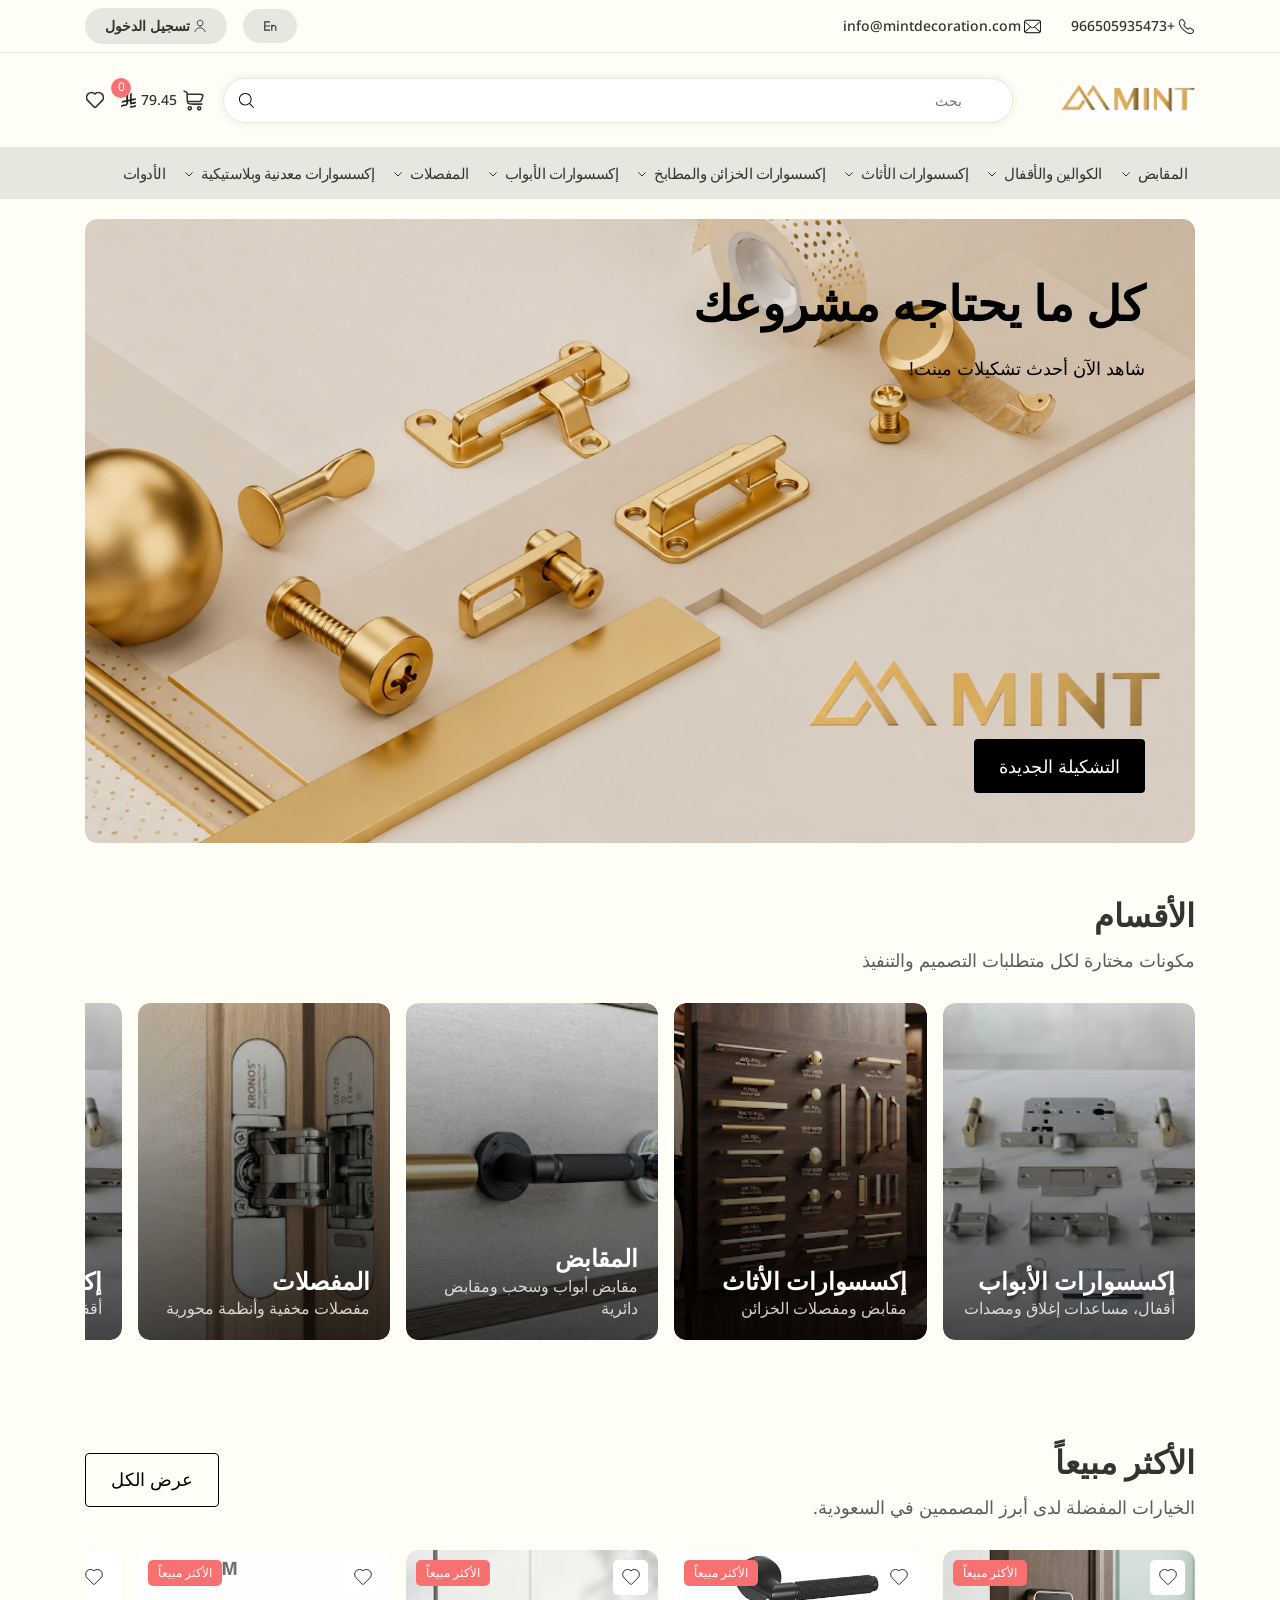
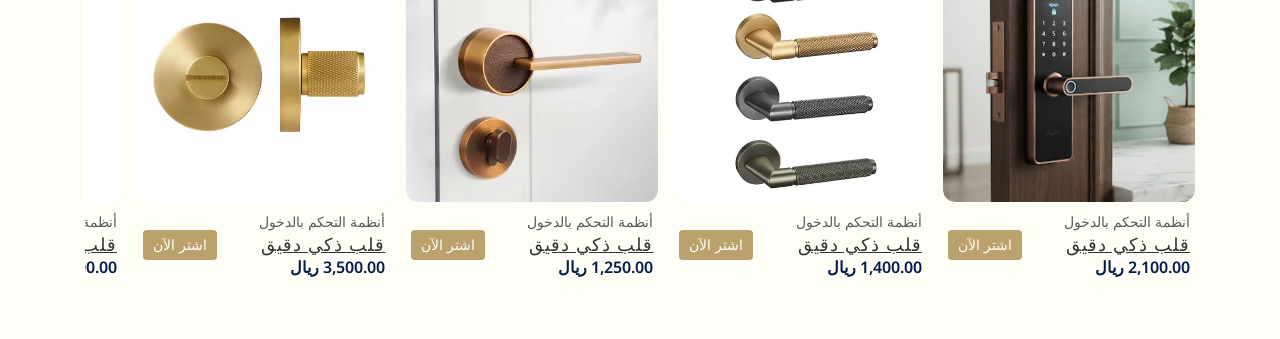
==== commit 7d0b76c1: "header colors" ====
--- a/ar/index.html
+++ b/ar/index.html
@@ -145,7 +145,7 @@
                         </div>
                         <div class="wishlist hidden-mobile">
                             <a href="">
-                                <svg version="1.1" id="Capa_1" xmlns="http://www.w3.org/2000/svg" xmlns:xlink="http://www.w3.org/1999/xlink" viewBox="-7.62 -7.62 396.49 396.49" xml:space="preserve"><g id="SVGRepo_bgCarrier"></g><g id="SVGRepo_tracerCarrier" stroke-linecap="round" stroke-linejoin="round"></g><g id="SVGRepo_iconCarrier"> <g> <g> <path d="M191.847,360.957c-4.648,0-9.076-1.784-12.447-5.024c-0.245-0.233-29.256-28.289-146.439-145.472 l-0.817-0.817c-1.205-1.193-1.796-1.88-2.387-2.572C10.621,186.384,0,159.48,0,131.483C0,70.173,49.883,20.29,111.193,20.29 c30.091,0,58.672,12.113,79.425,33.444c20.759-21.332,49.346-33.444,79.437-33.444c61.31,0,111.193,49.883,111.193,111.193 c0,30.723-12.31,59.305-34.673,80.535c-0.328,0.382-0.627,0.686-0.847,0.901C227.6,331.045,205.195,355.002,204.98,355.229 c-3.288,3.514-7.9,5.597-12.674,5.716L191.847,360.957z M111.199,32.23c-54.734,0-99.259,44.525-99.259,99.259 c0,24.983,9.499,49.012,26.744,67.664c0.585,0.674,1.002,1.164,1.886,2.041l0.835,0.835 C158.552,319.177,187.413,347.084,187.67,347.334c1.128,1.086,2.596,1.683,4.135,1.695l0.251-0.006 c1.557-0.042,3.109-0.74,4.207-1.915c0.173-0.191,22.764-24.339,141.009-142.584l0.859-0.925 c20.114-18.969,31.195-44.578,31.195-72.104c0-54.734-44.525-99.259-99.259-99.259c-28.862,0-56.166,12.477-74.914,34.238 l-4.523,5.245l-4.523-5.251C167.365,44.707,140.066,32.23,111.199,32.23z"></path> </g> </g> </g></svg>
+                                <svg viewBox="0 0 24 24" id="favourite" data-name="Flat Color" xmlns="http://www.w3.org/2000/svg" class="icon flat-color"><g id="SVGRepo_bgCarrier"></g><g id="SVGRepo_tracerCarrier" stroke-linecap="round" stroke-linejoin="round"></g><g id="SVGRepo_iconCarrier"><path id="primary" d="M20.28,4.74a5.82,5.82,0,0,0-8.28,0,5.82,5.82,0,0,0-8.28,0,5.94,5.94,0,0,0,0,8.34l7.57,7.62a1,1,0,0,0,1.42,0l7.57-7.62a5.91,5.91,0,0,0,0-8.34Z"></path></g></svg>
                             </a>
                         </div>
                     </div>
@@ -430,7 +430,7 @@
                     <div class="tab wishlist-tab ">
                         <a href="">
                             <div class="icon">
-                                <svg version="1.1" id="Capa_1" xmlns="http://www.w3.org/2000/svg" xmlns:xlink="http://www.w3.org/1999/xlink" viewBox="-7.62 -7.62 396.49 396.49" xml:space="preserve"><g id="SVGRepo_bgCarrier"></g><g id="SVGRepo_tracerCarrier" stroke-linecap="round" stroke-linejoin="round"></g><g id="SVGRepo_iconCarrier"> <g> <g> <path d="M191.847,360.957c-4.648,0-9.076-1.784-12.447-5.024c-0.245-0.233-29.256-28.289-146.439-145.472 l-0.817-0.817c-1.205-1.193-1.796-1.88-2.387-2.572C10.621,186.384,0,159.48,0,131.483C0,70.173,49.883,20.29,111.193,20.29 c30.091,0,58.672,12.113,79.425,33.444c20.759-21.332,49.346-33.444,79.437-33.444c61.31,0,111.193,49.883,111.193,111.193 c0,30.723-12.31,59.305-34.673,80.535c-0.328,0.382-0.627,0.686-0.847,0.901C227.6,331.045,205.195,355.002,204.98,355.229 c-3.288,3.514-7.9,5.597-12.674,5.716L191.847,360.957z M111.199,32.23c-54.734,0-99.259,44.525-99.259,99.259 c0,24.983,9.499,49.012,26.744,67.664c0.585,0.674,1.002,1.164,1.886,2.041l0.835,0.835 C158.552,319.177,187.413,347.084,187.67,347.334c1.128,1.086,2.596,1.683,4.135,1.695l0.251-0.006 c1.557-0.042,3.109-0.74,4.207-1.915c0.173-0.191,22.764-24.339,141.009-142.584l0.859-0.925 c20.114-18.969,31.195-44.578,31.195-72.104c0-54.734-44.525-99.259-99.259-99.259c-28.862,0-56.166,12.477-74.914,34.238 l-4.523,5.245l-4.523-5.251C167.365,44.707,140.066,32.23,111.199,32.23z"></path> </g> </g> </g></svg>
+                                <svg viewBox="0 0 24 24" id="favourite" data-name="Flat Color" xmlns="http://www.w3.org/2000/svg" class="icon flat-color"><g id="SVGRepo_bgCarrier"></g><g id="SVGRepo_tracerCarrier" stroke-linecap="round" stroke-linejoin="round"></g><g id="SVGRepo_iconCarrier"><path id="primary" d="M20.28,4.74a5.82,5.82,0,0,0-8.28,0,5.82,5.82,0,0,0-8.28,0,5.94,5.94,0,0,0,0,8.34l7.57,7.62a1,1,0,0,0,1.42,0l7.57-7.62a5.91,5.91,0,0,0,0-8.34Z"></path></g></svg>
                             </div>
                             <div class="text">
                                 <span>المفضلة</span>
--- a/component/component.css
+++ b/component/component.css
@@ -46,11 +46,11 @@
     --color-danger: #FF443A;
     --color-success: #30D158;
     --color-secondary-darker: #E8EDF2;
-    --color-grey: #F5F7F9;
+    --color-grey: #e8e7df;
     --color-grey-light: #F8F8F8;
     --color-grey-lighter: #FCFCFC;
     --color-grey-dark: #f0f2f5;
-    --color-grey-darker: #ecf0f5;
+    --color-grey-darker: #fffdf2;
     --color-grey-darkest: #dde4ec;
     --color-dark: #6e747b;
     --color-grey-border: #eee;
@@ -150,7 +150,7 @@
     }
     /* Top Header */
     .top-header {
-        background-color: #fff;
+        background-color: #FFFEF6;
         display: flex;
         justify-content: space-between;
         align-items: center;
@@ -436,7 +436,7 @@
     header {
         position: relative;
         z-index: 20;
-        background-color: #fff;
+        background-color: #FFFEF6;
         border-bottom: 1px solid var(--color-grey);
         height: 95px;
         padding: 20px 0;
@@ -707,6 +707,7 @@
                 .sub-menu,
                 .sub-sub-menu {
                     list-style: none;
+                    border-inline-start: 1px solid #000000;
                     padding: 0;
                     margin: 0;
                     background-color: var(--color-grey-darker);
@@ -1323,6 +1324,7 @@
         .bottom {
             display: flex;
             align-items: center;
+            justify-content: space-between;
             gap: 0.5rem;
             padding: 10px 5px;
             .info-wrapper {
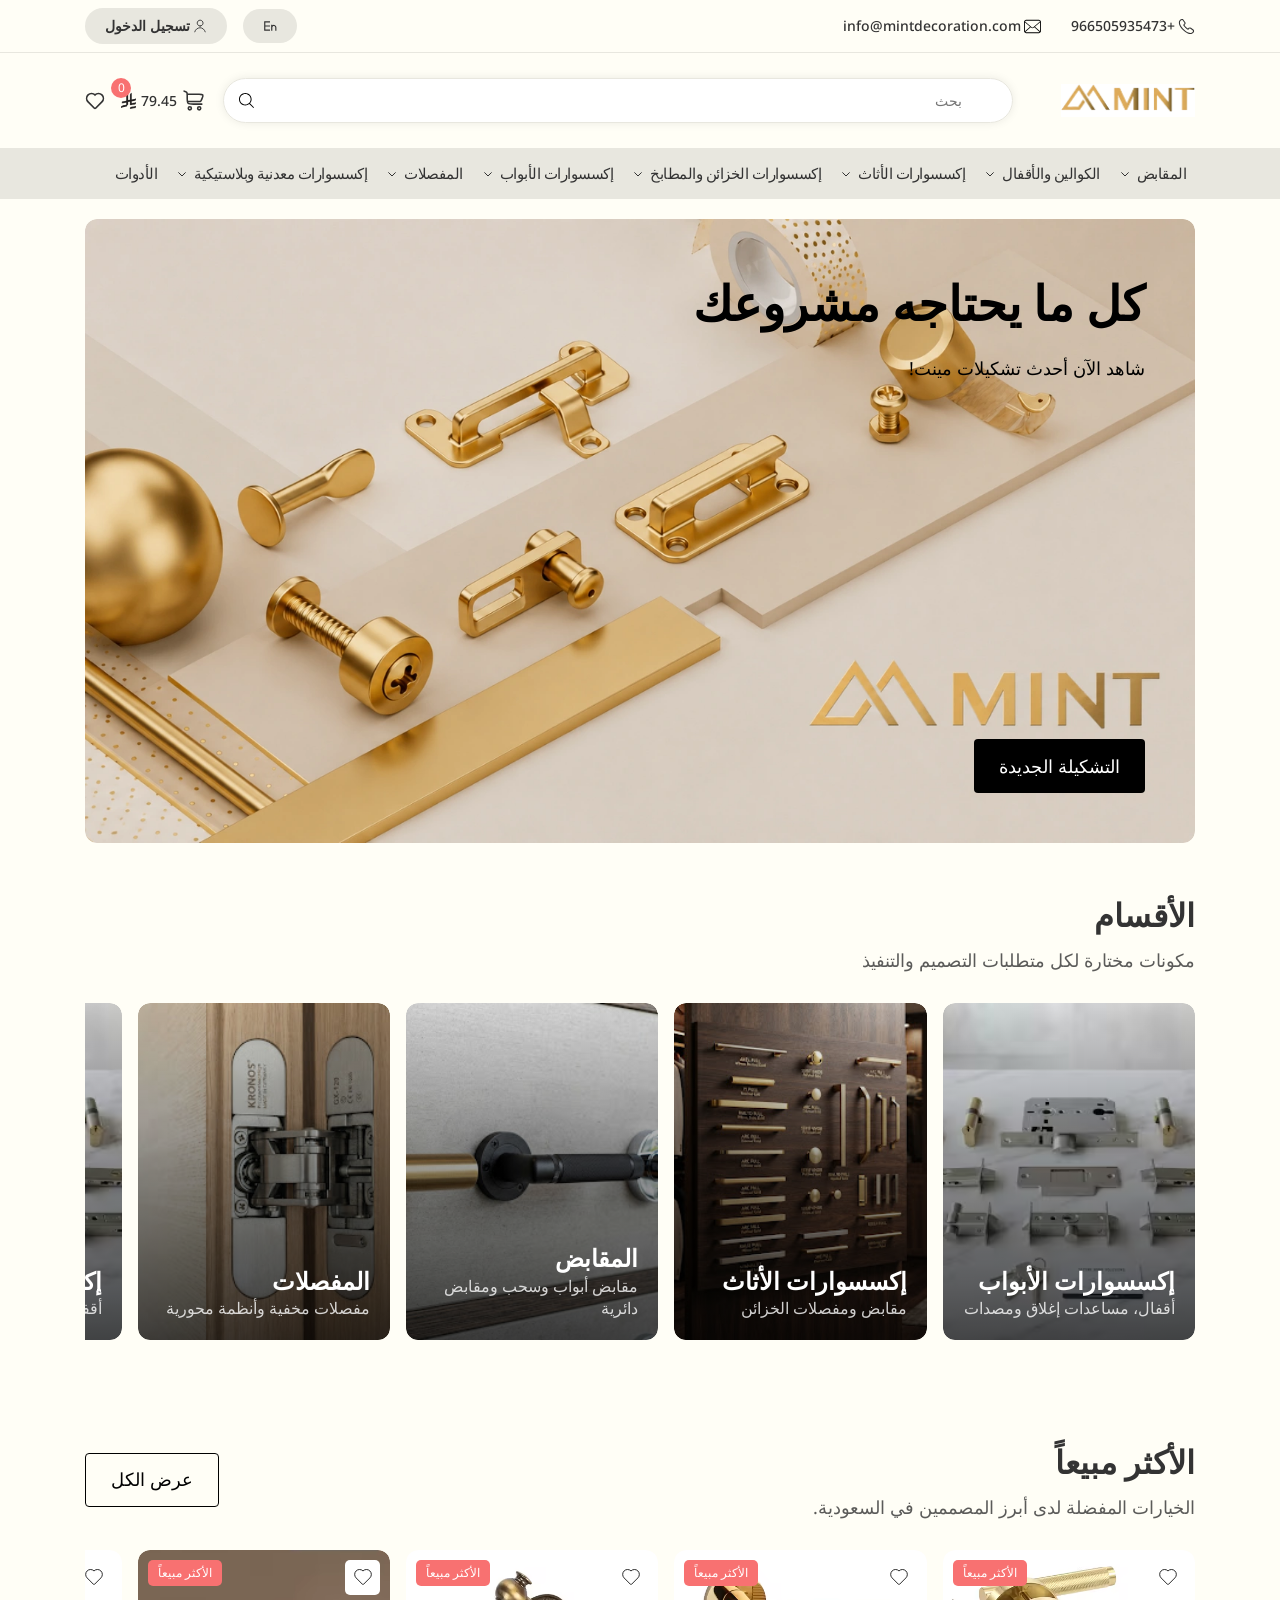
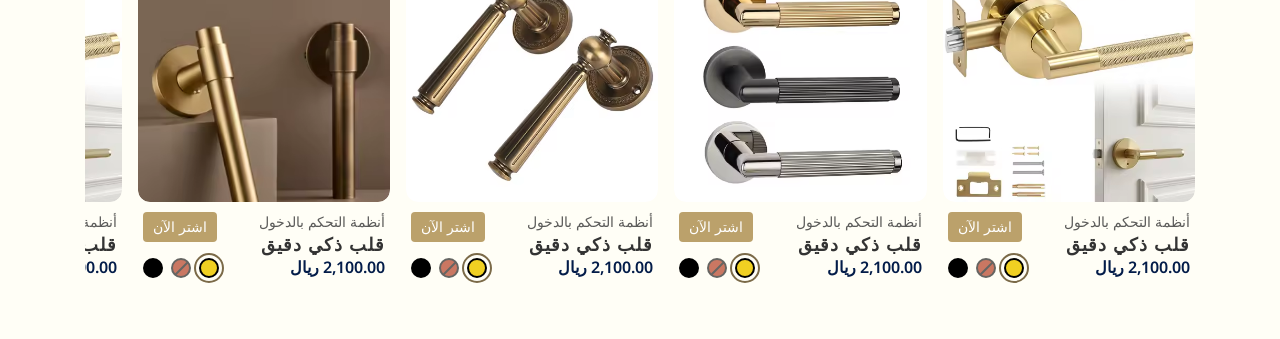
==== commit cdae6ccb: "27/7/2026 edits" ====
--- a/ar/index.html
+++ b/ar/index.html
@@ -8,9 +8,9 @@
     <meta name="theme-color" content="#FFFFFF">
     <link rel="shortcut icon" href="../media/logo/favicon.ico" type="image/x-icon">
     <!-- Language Tags -->
-    <link rel="alternate" hreflang="ar" href="https://j.raygroup.com/ar/" />
-    <link rel="alternate" hreflang="en" href="https://j.raygroup.com/en/" />
-    <link rel="alternate" hreflang="x-default" href="https://j.raygroup.com/" />
+    <link rel="alternate" hreflang="ar" href="https://mintdecoration.com/ar/" />
+    <link rel="alternate" hreflang="en" href="https://mintdecoration.com/en/" />
+    <link rel="alternate" hreflang="x-default" href="https://mintdecoration.com/" />
     <!-- SEO -->
     <title>مينت ديكوريشن - أدوات نجارة وإكسسوارات أثاث في الرياض | أقفال، مفصلات، مقابض</title>
     <meta name="description" content="اكتشف مينت ديكوريشن، متجرك الموثوق في الرياض لأدوات النجارة وإكسسوارات الأثاث. نوفر الأقفال والمفصلات والمقابض ومستلزمات الديكور بجودة عالية وأسعار منافسة.">
@@ -709,22 +709,33 @@
                                     </a>
                                 </div>
                                 <div class="bottom">
-                                    <a href="" class="info-wrapper">
-                                        <div class="product-info">
-                                            <div class="category">
-                                                <p>أنظمة التحكم بالدخول</p>
-                                            </div>
-                                            <div class="product-name">
-                                                <h4>قلب ذكي دقيق</h4>
-                                            </div>
-                                            <div class="product-price">
-                                                <p>2,100.00 ريال</p>
-                                            </div>
-                                        </div>
-                                    </a>
-                                    <div class="product-actions">
-                                        <div class="action buy-now">
-                                            <a href="" class="btn btn-primary cafe-btn">اشتر الآن</a>
+                                    <div class="product-info-start">
+                                        <a href="" class="info-wrapper">
+                                            <div class="product-info">
+                                                <div class="category">
+                                                    <p>أنظمة التحكم بالدخول</p>
+                                                </div>
+                                                <div class="product-name">
+                                                    <h4>قلب ذكي دقيق</h4>
+                                                </div>
+                                                <div class="product-price">
+                                                    <p>2,100.00 ريال</p>
+                                                </div>
+                                            </div>
+                                        </a>
+                                    </div>
+                                    <div class="product-info-end">
+                                        <div class="product-actions">
+                                            <div class="action buy-now">
+                                                <a href="" class="btn btn-primary cafe-btn">اشتر الآن</a>
+                                            </div>
+                                        </div>
+                                        <div class="product-colors">
+                                            <ul class="colors">
+                                                <li class="color gold active" data-title="ذهبي"></li>
+                                                <li class="color brown unavilable" data-title="بني"></li>
+                                                <li class="color black" data-title="أسود"></li>
+                                            </ul>
                                         </div>
                                     </div>
                                 </div>
@@ -751,22 +762,33 @@
                                     </a>
                                 </div>
                                 <div class="bottom">
-                                    <a href="" class="info-wrapper">
-                                        <div class="product-info">
-                                            <div class="category">
-                                                <p>أنظمة التحكم بالدخول</p>
-                                            </div>
-                                            <div class="product-name">
-                                                <h4>قلب ذكي دقيق</h4>
-                                            </div>
-                                            <div class="product-price">
-                                                <p>1,400.00 ريال</p>
-                                            </div>
-                                        </div>
-                                    </a>
-                                    <div class="product-actions">
-                                        <div class="action buy-now">
-                                            <a href="" class="btn btn-primary cafe-btn">اشتر الآن</a>
+                                    <div class="product-info-start">
+                                        <a href="" class="info-wrapper">
+                                            <div class="product-info">
+                                                <div class="category">
+                                                    <p>أنظمة التحكم بالدخول</p>
+                                                </div>
+                                                <div class="product-name">
+                                                    <h4>قلب ذكي دقيق</h4>
+                                                </div>
+                                                <div class="product-price">
+                                                    <p>2,100.00 ريال</p>
+                                                </div>
+                                            </div>
+                                        </a>
+                                    </div>
+                                    <div class="product-info-end">
+                                        <div class="product-actions">
+                                            <div class="action buy-now">
+                                                <a href="" class="btn btn-primary cafe-btn">اشتر الآن</a>
+                                            </div>
+                                        </div>
+                                        <div class="product-colors">
+                                            <ul class="colors">
+                                                <li class="color gold active" data-title="ذهبي"></li>
+                                                <li class="color brown unavilable" data-title="بني"></li>
+                                                <li class="color black" data-title="أسود"></li>
+                                            </ul>
                                         </div>
                                     </div>
                                 </div>
@@ -793,22 +815,33 @@
                                     </a>
                                 </div>
                                 <div class="bottom">
-                                    <a href="" class="info-wrapper">
-                                        <div class="product-info">
-                                            <div class="category">
-                                                <p>أنظمة التحكم بالدخول</p>
-                                            </div>
-                                            <div class="product-name">
-                                                <h4>قلب ذكي دقيق</h4>
-                                            </div>
-                                            <div class="product-price">
-                                                <p>1,250.00 ريال</p>
-                                            </div>
-                                        </div>
-                                    </a>
-                                    <div class="product-actions">
-                                        <div class="action buy-now">
-                                            <a href="" class="btn btn-primary cafe-btn">اشتر الآن</a>
+                                    <div class="product-info-start">
+                                        <a href="" class="info-wrapper">
+                                            <div class="product-info">
+                                                <div class="category">
+                                                    <p>أنظمة التحكم بالدخول</p>
+                                                </div>
+                                                <div class="product-name">
+                                                    <h4>قلب ذكي دقيق</h4>
+                                                </div>
+                                                <div class="product-price">
+                                                    <p>2,100.00 ريال</p>
+                                                </div>
+                                            </div>
+                                        </a>
+                                    </div>
+                                    <div class="product-info-end">
+                                        <div class="product-actions">
+                                            <div class="action buy-now">
+                                                <a href="" class="btn btn-primary cafe-btn">اشتر الآن</a>
+                                            </div>
+                                        </div>
+                                        <div class="product-colors">
+                                            <ul class="colors">
+                                                <li class="color gold active" data-title="ذهبي"></li>
+                                                <li class="color brown unavilable" data-title="بني"></li>
+                                                <li class="color black" data-title="أسود"></li>
+                                            </ul>
                                         </div>
                                     </div>
                                 </div>
@@ -835,22 +868,33 @@
                                     </a>
                                 </div>
                                 <div class="bottom">
-                                    <a href="" class="info-wrapper">
-                                        <div class="product-info">
-                                            <div class="category">
-                                                <p>أنظمة التحكم بالدخول</p>
-                                            </div>
-                                            <div class="product-name">
-                                                <h4>قلب ذكي دقيق</h4>
-                                            </div>
-                                            <div class="product-price">
-                                                <p>3,500.00 ريال</p>
-                                            </div>
-                                        </div>
-                                    </a>
-                                    <div class="product-actions">
-                                        <div class="action buy-now">
-                                            <a href="" class="btn btn-primary cafe-btn">اشتر الآن</a>
+                                    <div class="product-info-start">
+                                        <a href="" class="info-wrapper">
+                                            <div class="product-info">
+                                                <div class="category">
+                                                    <p>أنظمة التحكم بالدخول</p>
+                                                </div>
+                                                <div class="product-name">
+                                                    <h4>قلب ذكي دقيق</h4>
+                                                </div>
+                                                <div class="product-price">
+                                                    <p>2,100.00 ريال</p>
+                                                </div>
+                                            </div>
+                                        </a>
+                                    </div>
+                                    <div class="product-info-end">
+                                        <div class="product-actions">
+                                            <div class="action buy-now">
+                                                <a href="" class="btn btn-primary cafe-btn">اشتر الآن</a>
+                                            </div>
+                                        </div>
+                                        <div class="product-colors">
+                                            <ul class="colors">
+                                                <li class="color gold active" data-title="ذهبي"></li>
+                                                <li class="color brown unavilable" data-title="بني"></li>
+                                                <li class="color black" data-title="أسود"></li>
+                                            </ul>
                                         </div>
                                     </div>
                                 </div>
@@ -877,22 +921,33 @@
                                     </a>
                                 </div>
                                 <div class="bottom">
-                                    <a href="" class="info-wrapper">
-                                        <div class="product-info">
-                                            <div class="category">
-                                                <p>أنظمة التحكم بالدخول</p>
-                                            </div>
-                                            <div class="product-name">
-                                                <h4>قلب ذكي دقيق</h4>
-                                            </div>
-                                            <div class="product-price">
-                                                <p>800.00 ريال</p>
-                                            </div>
-                                        </div>
-                                    </a>
-                                    <div class="product-actions">
-                                        <div class="action buy-now">
-                                            <a href="" class="btn btn-primary cafe-btn">اشتر الآن</a>
+                                    <div class="product-info-start">
+                                        <a href="" class="info-wrapper">
+                                            <div class="product-info">
+                                                <div class="category">
+                                                    <p>أنظمة التحكم بالدخول</p>
+                                                </div>
+                                                <div class="product-name">
+                                                    <h4>قلب ذكي دقيق</h4>
+                                                </div>
+                                                <div class="product-price">
+                                                    <p>2,100.00 ريال</p>
+                                                </div>
+                                            </div>
+                                        </a>
+                                    </div>
+                                    <div class="product-info-end">
+                                        <div class="product-actions">
+                                            <div class="action buy-now">
+                                                <a href="" class="btn btn-primary cafe-btn">اشتر الآن</a>
+                                            </div>
+                                        </div>
+                                        <div class="product-colors">
+                                            <ul class="colors">
+                                                <li class="color gold active" data-title="ذهبي"></li>
+                                                <li class="color brown unavilable" data-title="بني"></li>
+                                                <li class="color black" data-title="أسود"></li>
+                                            </ul>
                                         </div>
                                     </div>
                                 </div>
@@ -919,22 +974,33 @@
                                     </a>
                                 </div>
                                 <div class="bottom">
-                                    <a href="" class="info-wrapper">
-                                        <div class="product-info">
-                                            <div class="category">
-                                                <p>أنظمة التحكم بالدخول</p>
-                                            </div>
-                                            <div class="product-name">
-                                                <h4>قلب ذكي دقيق</h4>
-                                            </div>
-                                            <div class="product-price">
-                                                <p>950.00 ريال</p>
-                                            </div>
-                                        </div>
-                                    </a>
-                                    <div class="product-actions">
-                                        <div class="action buy-now">
-                                            <a href="" class="btn btn-primary cafe-btn">اشتر الآن</a>
+                                    <div class="product-info-start">
+                                        <a href="" class="info-wrapper">
+                                            <div class="product-info">
+                                                <div class="category">
+                                                    <p>أنظمة التحكم بالدخول</p>
+                                                </div>
+                                                <div class="product-name">
+                                                    <h4>قلب ذكي دقيق</h4>
+                                                </div>
+                                                <div class="product-price">
+                                                    <p>2,100.00 ريال</p>
+                                                </div>
+                                            </div>
+                                        </a>
+                                    </div>
+                                    <div class="product-info-end">
+                                        <div class="product-actions">
+                                            <div class="action buy-now">
+                                                <a href="" class="btn btn-primary cafe-btn">اشتر الآن</a>
+                                            </div>
+                                        </div>
+                                        <div class="product-colors">
+                                            <ul class="colors">
+                                                <li class="color gold active" data-title="ذهبي"></li>
+                                                <li class="color brown unavilable" data-title="بني"></li>
+                                                <li class="color black" data-title="أسود"></li>
+                                            </ul>
                                         </div>
                                     </div>
                                 </div>
@@ -961,22 +1027,33 @@
                                     </a>
                                 </div>
                                 <div class="bottom">
-                                    <a href="" class="info-wrapper">
-                                        <div class="product-info">
-                                            <div class="category">
-                                                <p>أنظمة التحكم بالدخول</p>
-                                            </div>
-                                            <div class="product-name">
-                                                <h4>قلب ذكي دقيق</h4>
-                                            </div>
-                                            <div class="product-price">
-                                                <p>2,950.00 ريال</p>
-                                            </div>
-                                        </div>
-                                    </a>
-                                    <div class="product-actions">
-                                        <div class="action buy-now">
-                                            <a href="" class="btn btn-primary cafe-btn">اشتر الآن</a>
+                                    <div class="product-info-start">
+                                        <a href="" class="info-wrapper">
+                                            <div class="product-info">
+                                                <div class="category">
+                                                    <p>أنظمة التحكم بالدخول</p>
+                                                </div>
+                                                <div class="product-name">
+                                                    <h4>قلب ذكي دقيق</h4>
+                                                </div>
+                                                <div class="product-price">
+                                                    <p>2,100.00 ريال</p>
+                                                </div>
+                                            </div>
+                                        </a>
+                                    </div>
+                                    <div class="product-info-end">
+                                        <div class="product-actions">
+                                            <div class="action buy-now">
+                                                <a href="" class="btn btn-primary cafe-btn">اشتر الآن</a>
+                                            </div>
+                                        </div>
+                                        <div class="product-colors">
+                                            <ul class="colors">
+                                                <li class="color gold active" data-title="ذهبي"></li>
+                                                <li class="color brown unavilable" data-title="بني"></li>
+                                                <li class="color black" data-title="أسود"></li>
+                                            </ul>
                                         </div>
                                     </div>
                                 </div>
@@ -1003,22 +1080,33 @@
                                     </a>
                                 </div>
                                 <div class="bottom">
-                                    <a href="" class="info-wrapper">
-                                        <div class="product-info">
-                                            <div class="category">
-                                                <p>أنظمة التحكم بالدخول</p>
-                                            </div>
-                                            <div class="product-name">
-                                                <h4>قلب ذكي دقيق</h4>
-                                            </div>
-                                            <div class="product-price">
-                                                <p>4,950.00 ريال</p>
-                                            </div>
-                                        </div>
-                                    </a>
-                                    <div class="product-actions">
-                                        <div class="action buy-now">
-                                            <a href="" class="btn btn-primary cafe-btn">اشتر الآن</a>
+                                    <div class="product-info-start">
+                                        <a href="" class="info-wrapper">
+                                            <div class="product-info">
+                                                <div class="category">
+                                                    <p>أنظمة التحكم بالدخول</p>
+                                                </div>
+                                                <div class="product-name">
+                                                    <h4>قلب ذكي دقيق</h4>
+                                                </div>
+                                                <div class="product-price">
+                                                    <p>2,100.00 ريال</p>
+                                                </div>
+                                            </div>
+                                        </a>
+                                    </div>
+                                    <div class="product-info-end">
+                                        <div class="product-actions">
+                                            <div class="action buy-now">
+                                                <a href="" class="btn btn-primary cafe-btn">اشتر الآن</a>
+                                            </div>
+                                        </div>
+                                        <div class="product-colors">
+                                            <ul class="colors">
+                                                <li class="color gold active" data-title="ذهبي"></li>
+                                                <li class="color brown unavilable" data-title="بني"></li>
+                                                <li class="color black" data-title="أسود"></li>
+                                            </ul>
                                         </div>
                                     </div>
                                 </div>
@@ -1045,22 +1133,33 @@
                                     </a>
                                 </div>
                                 <div class="bottom">
-                                    <a href="" class="info-wrapper">
-                                        <div class="product-info">
-                                            <div class="category">
-                                                <p>أنظمة التحكم بالدخول</p>
-                                            </div>
-                                            <div class="product-name">
-                                                <h4>قلب ذكي دقيق</h4>
-                                            </div>
-                                            <div class="product-price">
-                                                <p>4,950.00 ريال</p>
-                                            </div>
-                                        </div>
-                                    </a>
-                                    <div class="product-actions">
-                                        <div class="action buy-now">
-                                            <a href="" class="btn btn-primary cafe-btn">اشتر الآن</a>
+                                    <div class="product-info-start">
+                                        <a href="" class="info-wrapper">
+                                            <div class="product-info">
+                                                <div class="category">
+                                                    <p>أنظمة التحكم بالدخول</p>
+                                                </div>
+                                                <div class="product-name">
+                                                    <h4>قلب ذكي دقيق</h4>
+                                                </div>
+                                                <div class="product-price">
+                                                    <p>2,100.00 ريال</p>
+                                                </div>
+                                            </div>
+                                        </a>
+                                    </div>
+                                    <div class="product-info-end">
+                                        <div class="product-actions">
+                                            <div class="action buy-now">
+                                                <a href="" class="btn btn-primary cafe-btn">اشتر الآن</a>
+                                            </div>
+                                        </div>
+                                        <div class="product-colors">
+                                            <ul class="colors">
+                                                <li class="color gold active" data-title="ذهبي"></li>
+                                                <li class="color brown unavilable" data-title="بني"></li>
+                                                <li class="color black" data-title="أسود"></li>
+                                            </ul>
                                         </div>
                                     </div>
                                 </div>
--- a/component/component.css
+++ b/component/component.css
@@ -437,7 +437,6 @@
         position: relative;
         z-index: 20;
         background-color: #FFFEF6;
-        border-bottom: 1px solid var(--color-grey);
         height: 95px;
         padding: 20px 0;
         display: flex;
@@ -532,7 +531,7 @@
                         cursor: pointer;
                         align-content: center;
                         text-align: center;
-                        @media (max-width: 768px) {
+                        @media (max-width: 992px) {
                             display: flex;
                         }
                         svg {
@@ -660,13 +659,25 @@
                 right: 0;
                 z-index: 998;
                 top: var(--mobile-menu-top, var(--mobile-header-height, 65px));
+                height: calc(100vh - var(--mobile-menu-top, var(--mobile-header-height, 65px)));
+                overflow: auto;
                 .container {
                     position: static;
                 }
                 .main-menu {
-                    max-height: 70vh;
-                    height: 70vh;
                     overflow: auto;
+                    &::-webkit-scrollbar {
+                        width: 5px;
+                    }
+                    &::-webkit-scrollbar-track {
+                        background: #f1f1f1;
+                    }
+                    &::-webkit-scrollbar-thumb {
+                        background: #333333;
+                    }
+                    &::-webkit-scrollbar-thumb:hover {
+                        background: #111111;
+                    }
                 }
             }
         }
@@ -687,9 +698,11 @@
                     color: #333;
                     font-weight: 500;
                     letter-spacing: -0.5px;
-                    transition: background-color 0.3s ease, color 0.3s ease;
+                    transition: all 0.3s ease;
+                    border-inline-start: 1px solid transparent;
                     &:hover {
                         background-color: var(--color-grey-darker);
+                        border-inline-start: 1px solid #000000;
                     }
                     span {
                         margin-inline-end: 4px;
@@ -755,7 +768,7 @@
                             align-items: center;
                             padding: 10px 20px;
                             text-decoration: none;
-                            color: #555;
+                            color: #333333;
                             letter-spacing: -0.5px;
                             transition: background-color 0.3s ease, color 0.3s ease;
                             &:hover {
@@ -1311,12 +1324,22 @@
                 height: 100%;
                 .product-image {
                     display: flex;
-                    img {
-                        aspect-ratio: 1 / 1;
+                    width: 100%;
+                    height: 100%;
+                    .image {
+                        display: none;
                         width: 100%;
                         height: 100%;
-                        object-fit: cover;
-                        border-radius: 12px;
+                        &.active {
+                            display: block;
+                        }
+                        img {
+                            aspect-ratio: 1 / 1;
+                            width: 100%;
+                            height: 100%;
+                            object-fit: cover;
+                            border-radius: 12px;
+                        }
                     }
                 }
             }
@@ -1327,46 +1350,165 @@
             justify-content: space-between;
             gap: 0.5rem;
             padding: 10px 5px;
-            .info-wrapper {
-                color: #333333;
-                .product-info {
-                    .category {
-                        p {
+            @media (max-width: 768px) {
+                flex-wrap: wrap;
+            }
+            .product-info-start {
+                .info-wrapper {
+                    color: #333333;
+                    .product-info {
+                        .category {
+                            p {
+                                font-size: 14px;
+                                opacity: 0.8;
+                            }
+                        }
+                        .product-name {
+                            h4 {
+                                font-size: 1.1rem;
+                                font-weight: 400;
+                                letter-spacing: 1px;
+                                text-transform: uppercase;
+                                text-decoration: none;
+                                @media (max-width: 768px) {
+                                    font-size: 1.1rem;
+                                }
+                                [dir="rtl"] & {
+                                    font-weight: 600;
+                                }
+                            }
+                        }
+                        .product-price {
+                            color: #031c49;
+                            p {
+                                font-size: 16px;
+                                font-weight: 600;
+                                @media (max-width: 768px) {
+                                    font-size: 14px;
+                                }
+                            }
+                        }
+                    }
+                }
+            }
+            .product-info-end {
+                display: flex;
+                flex-direction: column;
+                align-items: flex-end;
+                gap: 1rem;
+                @media (max-width: 768px) {
+                    width: 100%;
+                    flex-direction: row-reverse;
+                    align-items: center;
+                    justify-content: space-between;
+                }
+                .product-actions {
+                    .action {
+                        a {
+                            padding-inline: 10px;
+                            height: 30px;
                             font-size: 14px;
+                            font-weight: 500;
+                        }
+                    }
+                }
+                .product-colors {
+                    .colors {
+                        display: flex;
+                        justify-content: center;
+                        align-items: center;
+                        gap: 0.5rem;
+                        @media (max-width: 768px) {
+                            gap: 0.3rem;
+                        }
+                        .color {
+                            width: 20px;
+                            height: 20px;
+                            border-radius: 50%;
+                            position: relative;
+                            cursor: pointer;
                             opacity: 0.8;
-                        }
-                    }
-                    .product-name {
-                        h4 {
-                            font-size: 1.1rem;
-                            font-weight: 400;
-                            letter-spacing: 1px;
-                            text-transform: uppercase;
-                            text-decoration: underline;
+                            opacity: 1;
+                            border: 2px solid #000000;
+                            line-height: 0;
                             @media (max-width: 768px) {
-                                font-size: 1.1rem;
-                            }
-                        }
-                    }
-                    .product-price {
-                        color: #031c49;
-                        p {
-                            font-size: 16px;
-                            font-weight: 600;
-                            @media (max-width: 768px) {
-                                font-size: 14px;
-                            }
-                        }
-                    }
-                }
-            }
-            .product-actions {
-                .action {
-                    a {
-                        padding-inline: 10px;
-                        height: 30px;
-                        font-size: 14px;
-                        font-weight: 500;
+                                width: 20px;
+                                height: 20px;
+                            }
+                            &::after {
+                                content: attr(data-title);
+                                display: flex;
+                                position: absolute;
+                                bottom: calc(100% + 10px);
+                                left: 50%;
+                                transform: translateX(-50%);
+                                padding: 8px;
+                                background: #000000;
+                                color: #fff;
+                                border-radius: 8px;
+                                font-size: 12px;
+                                font-weight: 600;
+                                white-space: nowrap;
+                                opacity: 0;
+                                visibility: hidden;
+                                transition: .25s;
+                                line-height: 1;
+                            }
+                            &:hover {
+                                &::after {
+                                    opacity: 1;
+                                    visibility: visible;
+                                }
+                            }
+                            &.unavilable {
+                                border: 2px solid #000000;
+                                position: relative;
+                                opacity: 0.6;
+                                cursor: not-allowed;
+                                &::before {
+                                    content: '';
+                                    position: absolute;
+                                    top: 0;
+                                    bottom: 0;
+                                    left: 50%;
+                                    height: calc(100% + 2px);
+                                    width: 1.5px;
+                                    transform: rotate(45deg) translateX(-50%);
+                                    background-color: #000000;
+                                }
+                            }
+                            &.orange {
+                                background-color: #FFA500;
+                            }
+                            &.red {
+                                background-color: #F00;
+                            }
+                            &.gold {
+                                background-color: #F0D022;
+                            }
+                            &.brown {
+                                background-color: #a71f00;
+                            }
+                            &.blue {
+                                background-color: #00F;
+                            }
+                            &.green {
+                                background-color: #0F0;
+                            }
+                            &.yellow {
+                                background-color: #FF0;
+                            }
+                            &.black {
+                                background-color: #000;
+                            }
+                            &.white {
+                                background-color: #FFF;
+                            }
+                            &.active:not(.unavilable) {
+                                outline: 2px solid #7b6a48;
+                                outline-offset: 3px;
+                            }
+                        }
                     }
                 }
             }
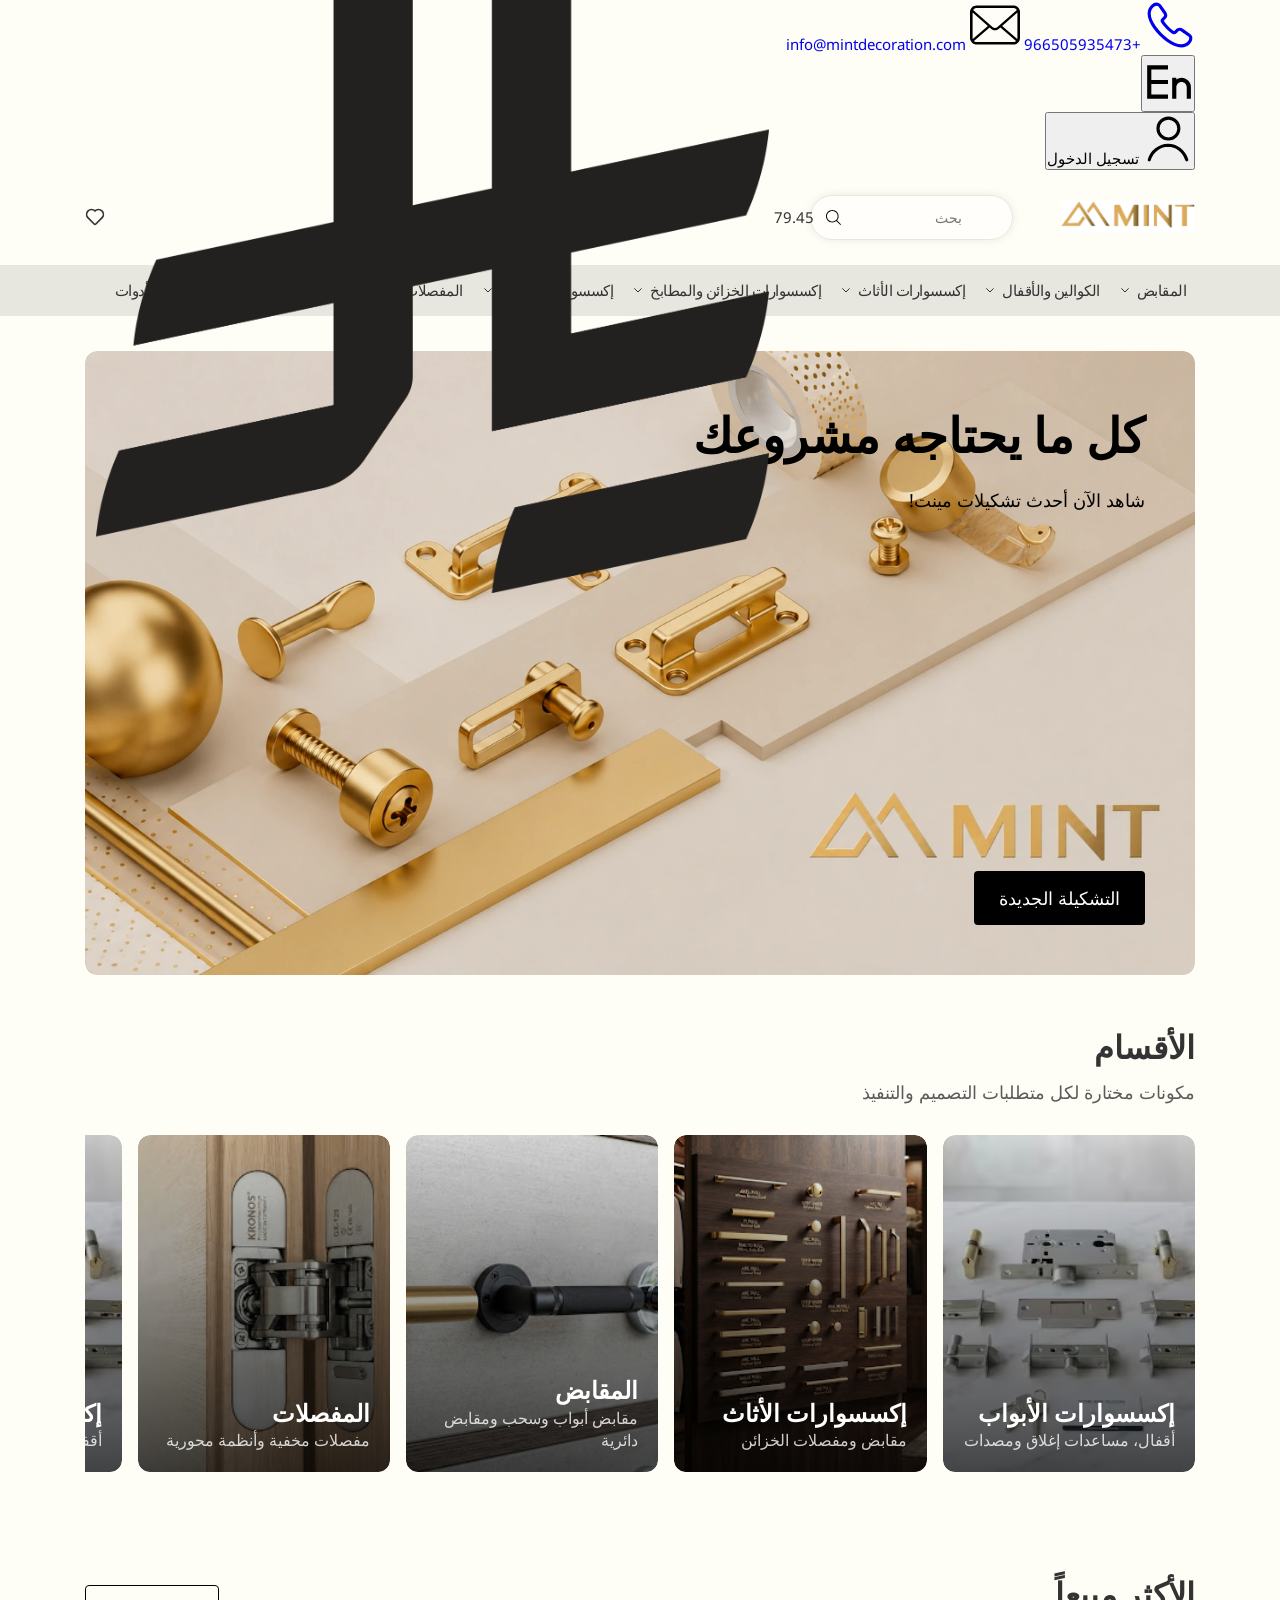
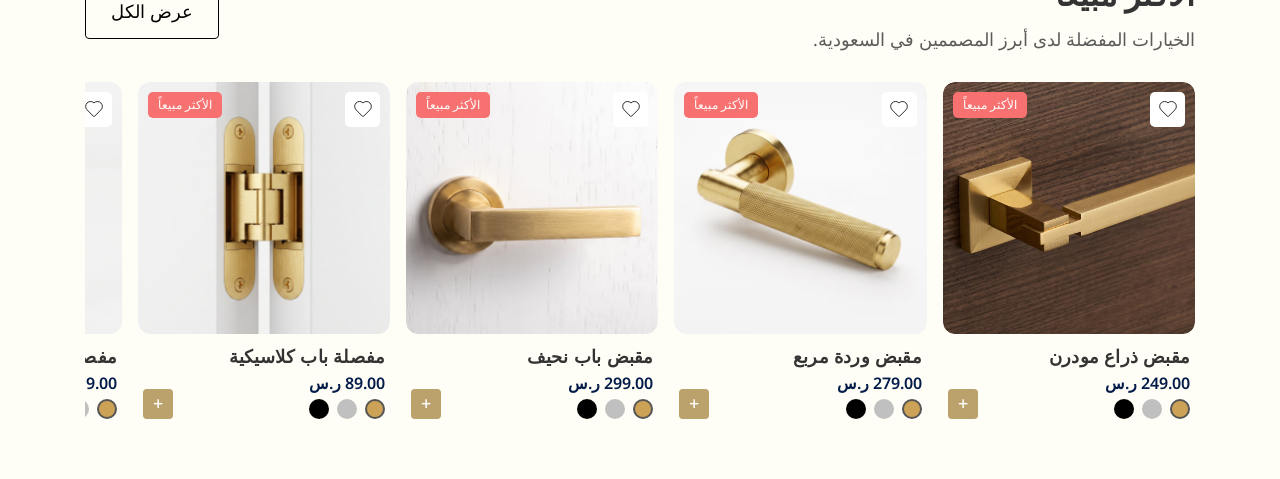
==== commit 60678f83: "Products Page" ====
--- a/ar/index.html
+++ b/ar/index.html
@@ -1,4 +1,4 @@
-﻿<!DOCTYPE html>
+<!DOCTYPE html>
 <!-- بسم الله الرحمن الرحيم -->
 <html lang="ar" dir="rtl">
 <head>
@@ -74,7 +74,7 @@
                                             <div class="langs">
                                                 <label for="en">
                                                     <input type="radio" name="lang" id="en" value="en" autocomplete="off">
-                                                    الإنجليزية
+                                                    English
                                                 </label>
                                                 <label for="ar">
                                                     <input type="radio" name="lang" id="ar" value="ar" autocomplete="off" checked>
@@ -139,7 +139,7 @@
                             <a href="">
                                 <svg viewBox="0 0 24 24" fill="none" xmlns="http://www.w3.org/2000/svg"><g id="SVGRepo_bgCarrier" stroke-width="0"></g><g id="SVGRepo_tracerCarrier" stroke-linecap="round" stroke-linejoin="round"></g><g id="SVGRepo_iconCarrier"> <path d="M2 3L2.26491 3.0883C3.58495 3.52832 4.24497 3.74832 4.62248 4.2721C5 4.79587 5 5.49159 5 6.88304V9.5C5 12.3284 5 13.7426 5.87868 14.6213C6.75736 15.5 8.17157 15.5 11 15.5H19" stroke="currentColor" stroke-width="1.5" stroke-linecap="round"></path> <path d="M7.5 18C8.32843 18 9 18.6716 9 19.5C9 20.3284 8.32843 21 7.5 21C6.67157 21 6 20.3284 6 19.5C6 18.6716 6.67157 18 7.5 18Z" stroke="currentColor" stroke-width="1.5"></path> <path d="M16.5 18.0001C17.3284 18.0001 18 18.6716 18 19.5001C18 20.3285 17.3284 21.0001 16.5 21.0001C15.6716 21.0001 15 20.3285 15 19.5001C15 18.6716 15.6716 18.0001 16.5 18.0001Z" stroke="currentColor" stroke-width="1.5"></path> <path d="M5 6H16.4504C18.5054 6 19.5328 6 19.9775 6.67426C20.4221 7.34853 20.0173 8.29294 19.2078 10.1818L18.7792 11.1818C18.4013 12.0636 18.2123 12.5045 17.8366 12.7523C17.4609 13 16.9812 13 16.0218 13H5" stroke="currentColor" stroke-width="1.5"></path> </g></svg>
                                 <p class="total">79.45</p>
-                                <img src="../media/images/icons/saudi-riyal.png" alt="الريال السعودي">
+                                <img src="../media/images/icons/saudi-riyal.png" alt="الر.س السعودي">
                                 <span>0</span>
                             </a>
                         </div>
@@ -158,241 +158,241 @@
                 <ul class="main-menu">
     
                     <li class="main-li">
-                        <a href="#" class="main-link">
+                        <a href="products.html" class="main-link">
                             <span>المقابض</span>
                             <svg viewBox="0 0 24 24" fill="none" xmlns="http://www.w3.org/2000/svg"><g id="SVGRepo_bgCarrier" stroke-width="0"></g><g id="SVGRepo_tracerCarrier" stroke-linecap="round" stroke-linejoin="round"></g><g id="SVGRepo_iconCarrier"> <path d="M7 10L12 15L17 10" stroke="currentColor" stroke-width="1.5" stroke-linecap="round" stroke-linejoin="round"></path> </g></svg>
                         </a>
                         <div class="sub-menu">
                             <ul>
                                 <li class="sub-li">
-                                    <a href="#" class="sub-link">مقابض الأثاث</a>
-                                </li>
-                                <li class="sub-li">
-                                    <a href="#" class="sub-link">مقابض الأبواب</a>
-                                </li>
-                                <li class="sub-li">
-                                    <a href="#" class="sub-link">مقابض أبواب الاستقبال</a>
-                                </li>
-                                <li class="sub-li">
-                                    <a href="#" class="sub-link">مقابض أثاث حديد</a>
-                                </li>
-                                <li class="sub-li">
-                                    <a href="#" class="sub-link">مقابض أبواب زجاج</a>
+                                    <a href="products.html" class="sub-link">مقابض الأثاث</a>
+                                </li>
+                                <li class="sub-li">
+                                    <a href="products.html" class="sub-link">مقابض الأبواب</a>
+                                </li>
+                                <li class="sub-li">
+                                    <a href="products.html" class="sub-link">مقابض أبواب الاستقبال</a>
+                                </li>
+                                <li class="sub-li">
+                                    <a href="products.html" class="sub-link">مقابض أثاث حديد</a>
+                                </li>
+                                <li class="sub-li">
+                                    <a href="products.html" class="sub-link">مقابض أبواب زجاج</a>
                                 </li>
                             </ul>
                         </div>
                     </li>
     
                     <li class="main-li">
-                        <a href="#" class="main-link">
+                        <a href="products.html" class="main-link">
                             <span>الكوالين والأقفال</span>
                             <svg viewBox="0 0 24 24" fill="none" xmlns="http://www.w3.org/2000/svg"><g id="SVGRepo_bgCarrier" stroke-width="0"></g><g id="SVGRepo_tracerCarrier" stroke-linecap="round" stroke-linejoin="round"></g><g id="SVGRepo_iconCarrier"> <path d="M7 10L12 15L17 10" stroke="currentColor" stroke-width="1.5" stroke-linecap="round" stroke-linejoin="round"></path> </g></svg>
                         </a>
                         <div class="sub-menu">
                             <ul>
                                 <li class="sub-li">
-                                    <a href="#" class="sub-link">
+                                    <a href="products.html" class="sub-link">
                                         <span>كوالين وأقفال الأبواب</span>
                                         <svg viewBox="0 0 24 24" fill="none" xmlns="http://www.w3.org/2000/svg"><g id="SVGRepo_bgCarrier" stroke-width="0"></g><g id="SVGRepo_tracerCarrier" stroke-linecap="round" stroke-linejoin="round"></g><g id="SVGRepo_iconCarrier"> <path d="M7 10L12 15L17 10" stroke="currentColor" stroke-width="1.5" stroke-linecap="round" stroke-linejoin="round"></path> </g></svg>
                                     </a>
                                     <ul class="sub-sub-menu">
                                         <li class="sub-sub-li">
-                                            <a href="#" class="sub-sub-link">كوالين أبواب حديد</a>
+                                            <a href="products.html" class="sub-sub-link">كوالين أبواب حديد</a>
                                         </li>
                                         <li class="sub-sub-li">
-                                            <a href="#" class="sub-sub-link">قلوب الأقفال</a>
+                                            <a href="products.html" class="sub-sub-link">قلوب الأقفال</a>
                                         </li>
                                         <li class="sub-sub-li">
-                                            <a href="#" class="sub-sub-link">قفل باب اسطواني بمقبض</a>
+                                            <a href="products.html" class="sub-sub-link">قفل باب اسطواني بمقبض</a>
                                         </li>
                                         <li class="sub-sub-li">
-                                            <a href="#" class="sub-sub-link">قفل برقم سري</a>
+                                            <a href="products.html" class="sub-sub-link">قفل برقم سري</a>
                                         </li>
                                     </ul>
                                 </li>
                                 <li class="sub-li">
-                                    <a href="#" class="sub-link">أقفال الأثاث</a>
-                                </li>
-                                <li class="sub-li">
-                                    <a href="#" class="sub-link">قفل رقمي</a>
-                                </li>
-                                <li class="sub-li">
-                                    <a href="#" class="sub-link">
+                                    <a href="products.html" class="sub-link">أقفال الأثاث</a>
+                                </li>
+                                <li class="sub-li">
+                                    <a href="products.html" class="sub-link">قفل رقمي</a>
+                                </li>
+                                <li class="sub-li">
+                                    <a href="products.html" class="sub-link">
                                         <span>أقفال أثاث معدنية</span>
                                         <svg viewBox="0 0 24 24" fill="none" xmlns="http://www.w3.org/2000/svg"><g id="SVGRepo_bgCarrier" stroke-width="0"></g><g id="SVGRepo_tracerCarrier" stroke-linecap="round" stroke-linejoin="round"></g><g id="SVGRepo_iconCarrier"> <path d="M7 10L12 15L17 10" stroke="currentColor" stroke-width="1.5" stroke-linecap="round" stroke-linejoin="round"></path> </g></svg>
                                     </a>
                                     <ul class="sub-sub-menu">
                                         <li class="sub-sub-li">
-                                            <a href="#" class="sub-sub-link">أقفال الخزائن والأدراج</a>
+                                            <a href="products.html" class="sub-sub-link">أقفال الخزائن والأدراج</a>
                                         </li>
                                         <li class="sub-sub-li">
-                                            <a href="#" class="sub-sub-link">أقفال الخزائن الكهربائية</a>
+                                            <a href="products.html" class="sub-sub-link">أقفال الخزائن الكهربائية</a>
                                         </li>
                                         <li class="sub-sub-li">
-                                            <a href="#" class="sub-sub-link">أقفال الخزائن الآمنة</a>
+                                            <a href="products.html" class="sub-sub-link">أقفال الخزائن الآمنة</a>
                                         </li>
                                         <li class="sub-sub-li">
-                                            <a href="#" class="sub-sub-link">إكسسوارات الأقفال</a>
+                                            <a href="products.html" class="sub-sub-link">إكسسوارات الأقفال</a>
                                         </li>
                                         <li class="sub-sub-li">
-                                            <a href="#" class="sub-sub-link">أقفال للسيارات والكرافانات</a>
+                                            <a href="products.html" class="sub-sub-link">أقفال للسيارات والكرافانات</a>
                                         </li>
                                     </ul>
                                 </li>
                                 <li class="sub-li">
-                                    <a href="#" class="sub-link">أقفال للسيارات والكرافانات</a>
-                                </li>
-                                <li class="sub-li">
-                                    <a href="#" class="sub-link">قفل باب مخرج الطوارئ</a>
-                                </li>
-                                <li class="sub-li">
-                                    <a href="#" class="sub-link">أقفال معلقة</a>
-                                </li>
-                                <li class="sub-li">
-                                    <a href="#" class="sub-link">أقفال أخرى</a>
+                                    <a href="products.html" class="sub-link">أقفال للسيارات والكرافانات</a>
+                                </li>
+                                <li class="sub-li">
+                                    <a href="products.html" class="sub-link">قفل باب مخرج الطوارئ</a>
+                                </li>
+                                <li class="sub-li">
+                                    <a href="products.html" class="sub-link">أقفال معلقة</a>
+                                </li>
+                                <li class="sub-li">
+                                    <a href="products.html" class="sub-link">أقفال أخرى</a>
                                 </li>
                             </ul>
                         </div>
                     </li>
     
                     <li class="main-li">
-                        <a href="#" class="main-link">
+                        <a href="products.html" class="main-link">
                             <span>إكسسوارات الأثاث</span>
                             <svg viewBox="0 0 24 24" fill="none" xmlns="http://www.w3.org/2000/svg"><g id="SVGRepo_bgCarrier" stroke-width="0"></g><g id="SVGRepo_tracerCarrier" stroke-linecap="round" stroke-linejoin="round"></g><g id="SVGRepo_iconCarrier"> <path d="M7 10L12 15L17 10" stroke="currentColor" stroke-width="1.5" stroke-linecap="round" stroke-linejoin="round"></path> </g></svg>
                         </a>
                         <div class="sub-menu">
                             <ul>
                                 <li class="sub-li">
-                                    <a href="#" class="sub-link">علاقات الملابس</a>
-                                </li>
-                                <li class="sub-li">
-                                    <a href="#" class="sub-link">رولات وإكسسوارات سحب الخزائن</a>
-                                </li>
-                                <li class="sub-li">
-                                    <a href="#" class="sub-link">إكسسوارات الزجاج</a>
-                                </li>
-                                <li class="sub-li">
-                                    <a href="#" class="sub-link">ديكورات الأثاث</a>
-                                </li>
-                                <li class="sub-li">
-                                    <a href="#" class="sub-link">سحابات للأدراج والطاولات</a>
-                                </li>
-                                <li class="sub-li">
-                                    <a href="#" class="sub-link">حامل رف</a>
-                                </li>
-                                <li class="sub-li">
-                                    <a href="#" class="sub-link">ماسورة وحامل</a>
-                                </li>
-                                <li class="sub-li">
-                                    <a href="#" class="sub-link">إكسسوارات علب الهدايا</a>
-                                </li>
-                                <li class="sub-li">
-                                    <a href="#" class="sub-link">أرجل الأثاث</a>
-                                </li>
-                                <li class="sub-li">
-                                    <a href="#" class="sub-link">عجلات الأثاث</a>
-                                </li>
-                                <li class="sub-li">
-                                    <a href="#" class="sub-link">إكسسوارات متنوعة</a>
+                                    <a href="products.html" class="sub-link">علاقات الملابس</a>
+                                </li>
+                                <li class="sub-li">
+                                    <a href="products.html" class="sub-link">رولات وإكسسوارات سحب الخزائن</a>
+                                </li>
+                                <li class="sub-li">
+                                    <a href="products.html" class="sub-link">إكسسوارات الزجاج</a>
+                                </li>
+                                <li class="sub-li">
+                                    <a href="products.html" class="sub-link">ديكورات الأثاث</a>
+                                </li>
+                                <li class="sub-li">
+                                    <a href="products.html" class="sub-link">سحابات للأدراج والطاولات</a>
+                                </li>
+                                <li class="sub-li">
+                                    <a href="products.html" class="sub-link">حامل رف</a>
+                                </li>
+                                <li class="sub-li">
+                                    <a href="products.html" class="sub-link">ماسورة وحامل</a>
+                                </li>
+                                <li class="sub-li">
+                                    <a href="products.html" class="sub-link">إكسسوارات علب الهدايا</a>
+                                </li>
+                                <li class="sub-li">
+                                    <a href="products.html" class="sub-link">أرجل الأثاث</a>
+                                </li>
+                                <li class="sub-li">
+                                    <a href="products.html" class="sub-link">عجلات الأثاث</a>
+                                </li>
+                                <li class="sub-li">
+                                    <a href="products.html" class="sub-link">إكسسوارات متنوعة</a>
                                 </li>
                             </ul>
                         </div>
                     </li>
     
                     <li class="main-li">
-                        <a href="#" class="main-link">
+                        <a href="products.html" class="main-link">
                             <span>إكسسوارات الخزائن والمطابخ</span>
                             <svg viewBox="0 0 24 24" fill="none" xmlns="http://www.w3.org/2000/svg"><g id="SVGRepo_bgCarrier" stroke-width="0"></g><g id="SVGRepo_tracerCarrier" stroke-linecap="round" stroke-linejoin="round"></g><g id="SVGRepo_iconCarrier"> <path d="M7 10L12 15L17 10" stroke="currentColor" stroke-width="1.5" stroke-linecap="round" stroke-linejoin="round"></path> </g></svg>
                         </a>
                         <div class="sub-menu">
                             <ul>
                                 <li class="sub-li">
-                                    <a href="#" class="sub-link">إكسسوارات الخزائن</a>
-                                </li>
-                                <li class="sub-li">
-                                    <a href="#" class="sub-link">إكسسوارات المطابخ</a>
-                                </li>
-                                <li class="sub-li">
-                                    <a href="#" class="sub-link">ذراع للخزائن والمطابخ</a>
+                                    <a href="products.html" class="sub-link">إكسسوارات الخزائن</a>
+                                </li>
+                                <li class="sub-li">
+                                    <a href="products.html" class="sub-link">إكسسوارات المطابخ</a>
+                                </li>
+                                <li class="sub-li">
+                                    <a href="products.html" class="sub-link">ذراع للخزائن والمطابخ</a>
                                 </li>
                             </ul>
                         </div>
                     </li>
     
                     <li class="main-li">
-                        <a href="#" class="main-link">
+                        <a href="products.html" class="main-link">
                             <span>إكسسوارات الأبواب</span>
                             <svg viewBox="0 0 24 24" fill="none" xmlns="http://www.w3.org/2000/svg"><g id="SVGRepo_bgCarrier" stroke-width="0"></g><g id="SVGRepo_tracerCarrier" stroke-linecap="round" stroke-linejoin="round"></g><g id="SVGRepo_iconCarrier"> <path d="M7 10L12 15L17 10" stroke="currentColor" stroke-width="1.5" stroke-linecap="round" stroke-linejoin="round"></path> </g></svg>
                         </a>
                         <div class="sub-menu">
                             <ul>
                                 <li class="sub-li">
-                                    <a href="#" class="sub-link">إكسسوارات أبواب الحمامات</a>
-                                </li>
-                                <li class="sub-li">
-                                    <a href="#" class="sub-link">مساعد إغلاق الباب العلوي</a>
-                                </li>
-                                <li class="sub-li">
-                                    <a href="#" class="sub-link">فرشاة عزل الباب</a>
-                                </li>
-                                <li class="sub-li">
-                                    <a href="#" class="sub-link">سلسلة أمان الباب</a>
-                                </li>
-                                <li class="sub-li">
-                                    <a href="#" class="sub-link">عين الباب</a>
-                                </li>
-                                <li class="sub-li">
-                                    <a href="#" class="sub-link">مصدات الأبواب</a>
-                                </li>
-                                <li class="sub-li">
-                                    <a href="#" class="sub-link">لوحات إرشادية</a>
-                                </li>
-                                <li class="sub-li">
-                                    <a href="#" class="sub-link">ترباس ومزاليج وإكسسوارات</a>
+                                    <a href="products.html" class="sub-link">إكسسوارات أبواب الحمامات</a>
+                                </li>
+                                <li class="sub-li">
+                                    <a href="products.html" class="sub-link">مساعد إغلاق الباب العلوي</a>
+                                </li>
+                                <li class="sub-li">
+                                    <a href="products.html" class="sub-link">فرشاة عزل الباب</a>
+                                </li>
+                                <li class="sub-li">
+                                    <a href="products.html" class="sub-link">سلسلة أمان الباب</a>
+                                </li>
+                                <li class="sub-li">
+                                    <a href="products.html" class="sub-link">عين الباب</a>
+                                </li>
+                                <li class="sub-li">
+                                    <a href="products.html" class="sub-link">مصدات الأبواب</a>
+                                </li>
+                                <li class="sub-li">
+                                    <a href="products.html" class="sub-link">لوحات إرشادية</a>
+                                </li>
+                                <li class="sub-li">
+                                    <a href="products.html" class="sub-link">ترباس ومزاليج وإكسسوارات</a>
                                 </li>
                             </ul>
                         </div>
                     </li>
     
                     <li class="main-li">
-                        <a href="#" class="main-link">
+                        <a href="products.html" class="main-link">
                             <span>المفصلات</span>
                             <svg viewBox="0 0 24 24" fill="none" xmlns="http://www.w3.org/2000/svg"><g id="SVGRepo_bgCarrier" stroke-width="0"></g><g id="SVGRepo_tracerCarrier" stroke-linecap="round" stroke-linejoin="round"></g><g id="SVGRepo_iconCarrier"> <path d="M7 10L12 15L17 10" stroke="currentColor" stroke-width="1.5" stroke-linecap="round" stroke-linejoin="round"></path> </g></svg>
                         </a>
                         <div class="sub-menu">
                             <ul>
                                 <li class="sub-li">
-                                    <a href="#" class="sub-link">مفصلات الأبواب</a>
-                                </li>
-                                <li class="sub-li">
-                                    <a href="#" class="sub-link">مفصلات الأثاث الخشبي</a>
-                                </li>
-                                <li class="sub-li">
-                                    <a href="#" class="sub-link">مفصلات الزجاج وأبواب الزجاج</a>
-                                </li>
-                                <li class="sub-li">
-                                    <a href="#" class="sub-link">مفصلات الأثاث المعدني</a>
+                                    <a href="products.html" class="sub-link">مفصلات الأبواب</a>
+                                </li>
+                                <li class="sub-li">
+                                    <a href="products.html" class="sub-link">مفصلات الأثاث الخشبي</a>
+                                </li>
+                                <li class="sub-li">
+                                    <a href="products.html" class="sub-link">مفصلات الزجاج وأبواب الزجاج</a>
+                                </li>
+                                <li class="sub-li">
+                                    <a href="products.html" class="sub-link">مفصلات الأثاث المعدني</a>
                                 </li>
                             </ul>
                         </div>
                     </li>
     
                     <li class="main-li">
-                        <a href="#" class="main-link">
+                        <a href="products.html" class="main-link">
                             <span>إكسسوارات معدنية وبلاستيكية</span>
                             <svg viewBox="0 0 24 24" fill="none" xmlns="http://www.w3.org/2000/svg"><g id="SVGRepo_bgCarrier" stroke-width="0"></g><g id="SVGRepo_tracerCarrier" stroke-linecap="round" stroke-linejoin="round"></g><g id="SVGRepo_iconCarrier"> <path d="M7 10L12 15L17 10" stroke="currentColor" stroke-width="1.5" stroke-linecap="round" stroke-linejoin="round"></path> </g></svg>
                         </a>
                         <div class="sub-menu">
                             <ul>
                                 <li class="sub-li">
-                                    <a href="#" class="sub-link">أشرطة لاصقة</a>
+                                    <a href="products.html" class="sub-link">أشرطة لاصقة</a>
                                 </li>
                             </ul>
                         </div>
                     </li>
     
                     <li class="main-li">
-                        <a href="#" class="main-link">
+                        <a href="products.html" class="main-link">
                             <span>الأدوات</span>
                         </a>
                     </li>
@@ -680,7 +680,7 @@
                     </div>
                     <div class="end">
                         <div class="view-all">
-                            <a href="" class="btn btn-primary transparent-btn">عرض الكل</a>
+                            <a href="products.html" class="btn btn-primary transparent-btn">عرض الكل</a>
                         </div>
                     </div>
                 </div>
@@ -700,9 +700,24 @@
                                     </div>
                                     <a href="" class="image-wrapper">
                                         <div class="product-image">
-                                            <div class="image">
-                                                <picture>
-                                                    <img src="../media/images/products/categories/handles/smart-handel/product.jpg" alt="مقبض باب" loading="lazy">
+                                            <div class="image main-image">
+                                                <picture>
+                                                    <img src="../media/images/products/categories/handles/door-handle-1/black.avif" alt="مقبض باب مودرن - موديل 1" loading="lazy">
+                                                </picture>
+                                            </div>
+                                            <div class="image black-image">
+                                                <picture>
+                                                    <img src="../media/images/products/categories/handles/door-handle-1/black.avif" alt="مقبض باب مودرن - موديل 1" loading="lazy">
+                                                </picture>
+                                            </div>
+                                            <div class="image silver-image">
+                                                <picture>
+                                                    <img src="../media/images/products/categories/handles/door-handle-1/silver.avif" alt="مقبض باب مودرن - موديل 1" loading="lazy">
+                                                </picture>
+                                            </div>
+                                            <div class="image gold-image">
+                                                <picture>
+                                                    <img src="../media/images/products/categories/handles/door-handle-1/gold.avif" alt="مقبض باب مودرن - موديل 1" loading="lazy">
                                                 </picture>
                                             </div>
                                         </div>
@@ -712,30 +727,27 @@
                                     <div class="product-info-start">
                                         <a href="" class="info-wrapper">
                                             <div class="product-info">
-                                                <div class="category">
-                                                    <p>أنظمة التحكم بالدخول</p>
-                                                </div>
                                                 <div class="product-name">
-                                                    <h4>قلب ذكي دقيق</h4>
+                                                    <h4>مقبض ذراع مودرن</h4>
                                                 </div>
                                                 <div class="product-price">
-                                                    <p>2,100.00 ريال</p>
+                                                    <p>249.00 ر.س</p>
                                                 </div>
                                             </div>
                                         </a>
-                                    </div>
-                                    <div class="product-info-end">
-                                        <div class="product-actions">
-                                            <div class="action buy-now">
-                                                <a href="" class="btn btn-primary cafe-btn">اشتر الآن</a>
-                                            </div>
-                                        </div>
                                         <div class="product-colors">
                                             <ul class="colors">
                                                 <li class="color gold active" data-title="ذهبي"></li>
-                                                <li class="color brown unavilable" data-title="بني"></li>
+                                                <li class="color silver" data-title="فضي"></li>
                                                 <li class="color black" data-title="أسود"></li>
                                             </ul>
+                                        </div>
+                                    </div>
+                                    <div class="product-info-end">
+                                        <div class="product-actions">
+                                            <div class="action quick-buy">
+                                                <a href="" class="btn btn-primary cafe-btn">+</a>
+                                            </div>
                                         </div>
                                     </div>
                                 </div>
@@ -753,9 +765,24 @@
                                     </div>
                                     <a href="" class="image-wrapper">
                                         <div class="product-image">
-                                            <div class="image">
-                                                <picture>
-                                                    <img src="../media/images/products/categories/handles/1.avif" alt="مقبض باب" loading="lazy">
+                                            <div class="image main-image">
+                                                <picture>
+                                                    <img src="../media/images/products/categories/handles/door-handle-2/black.avif" alt="مقبض وردة مربع" loading="lazy">
+                                                </picture>
+                                            </div>
+                                            <div class="image black-image">
+                                                <picture>
+                                                    <img src="../media/images/products/categories/handles/door-handle-2/black.avif" alt="مقبض وردة مربع" loading="lazy">
+                                                </picture>
+                                            </div>
+                                            <div class="image silver-image">
+                                                <picture>
+                                                    <img src="../media/images/products/categories/handles/door-handle-2/silver.avif" alt="مقبض وردة مربع" loading="lazy">
+                                                </picture>
+                                            </div>
+                                            <div class="image gold-image">
+                                                <picture>
+                                                    <img src="../media/images/products/categories/handles/door-handle-2/gold.avif" alt="مقبض وردة مربع" loading="lazy">
                                                 </picture>
                                             </div>
                                         </div>
@@ -765,30 +792,27 @@
                                     <div class="product-info-start">
                                         <a href="" class="info-wrapper">
                                             <div class="product-info">
-                                                <div class="category">
-                                                    <p>أنظمة التحكم بالدخول</p>
-                                                </div>
                                                 <div class="product-name">
-                                                    <h4>قلب ذكي دقيق</h4>
+                                                    <h4>مقبض وردة مربع</h4>
                                                 </div>
                                                 <div class="product-price">
-                                                    <p>2,100.00 ريال</p>
+                                                    <p>279.00 ر.س</p>
                                                 </div>
                                             </div>
                                         </a>
-                                    </div>
-                                    <div class="product-info-end">
-                                        <div class="product-actions">
-                                            <div class="action buy-now">
-                                                <a href="" class="btn btn-primary cafe-btn">اشتر الآن</a>
-                                            </div>
-                                        </div>
                                         <div class="product-colors">
                                             <ul class="colors">
                                                 <li class="color gold active" data-title="ذهبي"></li>
-                                                <li class="color brown unavilable" data-title="بني"></li>
+                                                <li class="color silver" data-title="فضي"></li>
                                                 <li class="color black" data-title="أسود"></li>
                                             </ul>
+                                        </div>
+                                    </div>
+                                    <div class="product-info-end">
+                                        <div class="product-actions">
+                                            <div class="action quick-buy">
+                                                <a href="" class="btn btn-primary cafe-btn">+</a>
+                                            </div>
                                         </div>
                                     </div>
                                 </div>
@@ -806,9 +830,24 @@
                                     </div>
                                     <a href="" class="image-wrapper">
                                         <div class="product-image">
-                                            <div class="image">
-                                                <picture>
-                                                    <img src="../media/images/products/categories/handles/2.avif" alt="مقبض باب" loading="lazy">
+                                            <div class="image main-image">
+                                                <picture>
+                                                    <img src="../media/images/products/categories/handles/door-handle-3/black.avif" alt="مقبض باب نحيف" loading="lazy">
+                                                </picture>
+                                            </div>
+                                            <div class="image black-image">
+                                                <picture>
+                                                    <img src="../media/images/products/categories/handles/door-handle-3/black.avif" alt="مقبض باب نحيف" loading="lazy">
+                                                </picture>
+                                            </div>
+                                            <div class="image silver-image">
+                                                <picture>
+                                                    <img src="../media/images/products/categories/handles/door-handle-3/silver.avif" alt="مقبض باب نحيف" loading="lazy">
+                                                </picture>
+                                            </div>
+                                            <div class="image gold-image">
+                                                <picture>
+                                                    <img src="../media/images/products/categories/handles/door-handle-3/gold.avif" alt="مقبض باب نحيف" loading="lazy">
                                                 </picture>
                                             </div>
                                         </div>
@@ -818,30 +857,27 @@
                                     <div class="product-info-start">
                                         <a href="" class="info-wrapper">
                                             <div class="product-info">
-                                                <div class="category">
-                                                    <p>أنظمة التحكم بالدخول</p>
-                                                </div>
                                                 <div class="product-name">
-                                                    <h4>قلب ذكي دقيق</h4>
+                                                    <h4>مقبض باب نحيف</h4>
                                                 </div>
                                                 <div class="product-price">
-                                                    <p>2,100.00 ريال</p>
+                                                    <p>299.00 ر.س</p>
                                                 </div>
                                             </div>
                                         </a>
-                                    </div>
-                                    <div class="product-info-end">
-                                        <div class="product-actions">
-                                            <div class="action buy-now">
-                                                <a href="" class="btn btn-primary cafe-btn">اشتر الآن</a>
-                                            </div>
-                                        </div>
                                         <div class="product-colors">
                                             <ul class="colors">
                                                 <li class="color gold active" data-title="ذهبي"></li>
-                                                <li class="color brown unavilable" data-title="بني"></li>
+                                                <li class="color silver" data-title="فضي"></li>
                                                 <li class="color black" data-title="أسود"></li>
                                             </ul>
+                                        </div>
+                                    </div>
+                                    <div class="product-info-end">
+                                        <div class="product-actions">
+                                            <div class="action quick-buy">
+                                                <a href="" class="btn btn-primary cafe-btn">+</a>
+                                            </div>
                                         </div>
                                     </div>
                                 </div>
@@ -859,9 +895,24 @@
                                     </div>
                                     <a href="" class="image-wrapper">
                                         <div class="product-image">
-                                            <div class="image">
-                                                <picture>
-                                                    <img src="../media/images/products/categories/handles/3.avif" alt="مقبض باب" loading="lazy">
+                                            <div class="image main-image">
+                                                <picture>
+                                                    <img src="../media/images/products/categories/hinges/door-hinge-1/black.avif" alt="مفصلة باب كلاسيكية" loading="lazy">
+                                                </picture>
+                                            </div>
+                                            <div class="image black-image">
+                                                <picture>
+                                                    <img src="../media/images/products/categories/hinges/door-hinge-1/black.avif" alt="مفصلة باب كلاسيكية" loading="lazy">
+                                                </picture>
+                                            </div>
+                                            <div class="image silver-image">
+                                                <picture>
+                                                    <img src="../media/images/products/categories/hinges/door-hinge-1/silver.avif" alt="مفصلة باب كلاسيكية" loading="lazy">
+                                                </picture>
+                                            </div>
+                                            <div class="image gold-image">
+                                                <picture>
+                                                    <img src="../media/images/products/categories/hinges/door-hinge-1/gold.avif" alt="مفصلة باب كلاسيكية" loading="lazy">
                                                 </picture>
                                             </div>
                                         </div>
@@ -871,30 +922,27 @@
                                     <div class="product-info-start">
                                         <a href="" class="info-wrapper">
                                             <div class="product-info">
-                                                <div class="category">
-                                                    <p>أنظمة التحكم بالدخول</p>
-                                                </div>
                                                 <div class="product-name">
-                                                    <h4>قلب ذكي دقيق</h4>
+                                                    <h4>مفصلة باب كلاسيكية</h4>
                                                 </div>
                                                 <div class="product-price">
-                                                    <p>2,100.00 ريال</p>
+                                                    <p>89.00 ر.س</p>
                                                 </div>
                                             </div>
                                         </a>
-                                    </div>
-                                    <div class="product-info-end">
-                                        <div class="product-actions">
-                                            <div class="action buy-now">
-                                                <a href="" class="btn btn-primary cafe-btn">اشتر الآن</a>
-                                            </div>
-                                        </div>
                                         <div class="product-colors">
                                             <ul class="colors">
                                                 <li class="color gold active" data-title="ذهبي"></li>
-                                                <li class="color brown unavilable" data-title="بني"></li>
+                                                <li class="color silver" data-title="فضي"></li>
                                                 <li class="color black" data-title="أسود"></li>
                                             </ul>
+                                        </div>
+                                    </div>
+                                    <div class="product-info-end">
+                                        <div class="product-actions">
+                                            <div class="action quick-buy">
+                                                <a href="" class="btn btn-primary cafe-btn">+</a>
+                                            </div>
                                         </div>
                                     </div>
                                 </div>
@@ -912,9 +960,24 @@
                                     </div>
                                     <a href="" class="image-wrapper">
                                         <div class="product-image">
-                                            <div class="image">
-                                                <picture>
-                                                    <img src="../media/images/products/categories/handles/4.avif" alt="مقبض باب" loading="lazy">
+                                            <div class="image main-image">
+                                                <picture>
+                                                    <img src="../media/images/products/categories/hinges/door-hinge-2/black.avif" alt="مفصلة شديدة التحمل" loading="lazy">
+                                                </picture>
+                                            </div>
+                                            <div class="image black-image">
+                                                <picture>
+                                                    <img src="../media/images/products/categories/hinges/door-hinge-2/black.avif" alt="مفصلة شديدة التحمل" loading="lazy">
+                                                </picture>
+                                            </div>
+                                            <div class="image silver-image">
+                                                <picture>
+                                                    <img src="../media/images/products/categories/hinges/door-hinge-2/silver.avif" alt="مفصلة شديدة التحمل" loading="lazy">
+                                                </picture>
+                                            </div>
+                                            <div class="image gold-image">
+                                                <picture>
+                                                    <img src="../media/images/products/categories/hinges/door-hinge-2/gold.avif" alt="مفصلة شديدة التحمل" loading="lazy">
                                                 </picture>
                                             </div>
                                         </div>
@@ -924,30 +987,27 @@
                                     <div class="product-info-start">
                                         <a href="" class="info-wrapper">
                                             <div class="product-info">
-                                                <div class="category">
-                                                    <p>أنظمة التحكم بالدخول</p>
-                                                </div>
                                                 <div class="product-name">
-                                                    <h4>قلب ذكي دقيق</h4>
+                                                    <h4>مفصلة شديدة التحمل</h4>
                                                 </div>
                                                 <div class="product-price">
-                                                    <p>2,100.00 ريال</p>
+                                                    <p>119.00 ر.س</p>
                                                 </div>
                                             </div>
                                         </a>
-                                    </div>
-                                    <div class="product-info-end">
-                                        <div class="product-actions">
-                                            <div class="action buy-now">
-                                                <a href="" class="btn btn-primary cafe-btn">اشتر الآن</a>
-                                            </div>
-                                        </div>
                                         <div class="product-colors">
                                             <ul class="colors">
                                                 <li class="color gold active" data-title="ذهبي"></li>
-                                                <li class="color brown unavilable" data-title="بني"></li>
+                                                <li class="color silver" data-title="فضي"></li>
                                                 <li class="color black" data-title="أسود"></li>
                                             </ul>
+                                        </div>
+                                    </div>
+                                    <div class="product-info-end">
+                                        <div class="product-actions">
+                                            <div class="action quick-buy">
+                                                <a href="" class="btn btn-primary cafe-btn">+</a>
+                                            </div>
                                         </div>
                                     </div>
                                 </div>
@@ -965,9 +1025,24 @@
                                     </div>
                                     <a href="" class="image-wrapper">
                                         <div class="product-image">
-                                            <div class="image">
-                                                <picture>
-                                                    <img src="../media/images/products/categories/handles/5.avif" alt="مقبض باب" loading="lazy">
+                                            <div class="image main-image">
+                                                <picture>
+                                                    <img src="../media/images/products/categories/hinges/door-hinge-3/black.avif" alt="مفصلة رولمان بلي" loading="lazy">
+                                                </picture>
+                                            </div>
+                                            <div class="image black-image">
+                                                <picture>
+                                                    <img src="../media/images/products/categories/hinges/door-hinge-3/black.avif" alt="مفصلة رولمان بلي" loading="lazy">
+                                                </picture>
+                                            </div>
+                                            <div class="image silver-image">
+                                                <picture>
+                                                    <img src="../media/images/products/categories/hinges/door-hinge-3/silver.avif" alt="مفصلة رولمان بلي" loading="lazy">
+                                                </picture>
+                                            </div>
+                                            <div class="image gold-image">
+                                                <picture>
+                                                    <img src="../media/images/products/categories/hinges/door-hinge-3/gold.avif" alt="مفصلة رولمان بلي" loading="lazy">
                                                 </picture>
                                             </div>
                                         </div>
@@ -977,30 +1052,27 @@
                                     <div class="product-info-start">
                                         <a href="" class="info-wrapper">
                                             <div class="product-info">
-                                                <div class="category">
-                                                    <p>أنظمة التحكم بالدخول</p>
-                                                </div>
                                                 <div class="product-name">
-                                                    <h4>قلب ذكي دقيق</h4>
+                                                    <h4>مفصلة رولمان بلي</h4>
                                                 </div>
                                                 <div class="product-price">
-                                                    <p>2,100.00 ريال</p>
+                                                    <p>139.00 ر.س</p>
                                                 </div>
                                             </div>
                                         </a>
-                                    </div>
-                                    <div class="product-info-end">
-                                        <div class="product-actions">
-                                            <div class="action buy-now">
-                                                <a href="" class="btn btn-primary cafe-btn">اشتر الآن</a>
-                                            </div>
-                                        </div>
                                         <div class="product-colors">
                                             <ul class="colors">
                                                 <li class="color gold active" data-title="ذهبي"></li>
-                                                <li class="color brown unavilable" data-title="بني"></li>
+                                                <li class="color silver" data-title="فضي"></li>
                                                 <li class="color black" data-title="أسود"></li>
                                             </ul>
+                                        </div>
+                                    </div>
+                                    <div class="product-info-end">
+                                        <div class="product-actions">
+                                            <div class="action quick-buy">
+                                                <a href="" class="btn btn-primary cafe-btn">+</a>
+                                            </div>
                                         </div>
                                     </div>
                                 </div>
@@ -1018,9 +1090,24 @@
                                     </div>
                                     <a href="" class="image-wrapper">
                                         <div class="product-image">
-                                            <div class="image">
-                                                <picture>
-                                                    <img src="../media/images/products/categories/handles/6.avif" alt="مقبض باب" loading="lazy">
+                                            <div class="image main-image">
+                                                <picture>
+                                                    <img src="../media/images/products/categories/hinges/door-hinge-4/black.avif" alt="مفصلة فولاذ فاخرة" loading="lazy">
+                                                </picture>
+                                            </div>
+                                            <div class="image black-image">
+                                                <picture>
+                                                    <img src="../media/images/products/categories/hinges/door-hinge-4/black.avif" alt="مفصلة فولاذ فاخرة" loading="lazy">
+                                                </picture>
+                                            </div>
+                                            <div class="image silver-image">
+                                                <picture>
+                                                    <img src="../media/images/products/categories/hinges/door-hinge-4/silver.avif" alt="مفصلة فولاذ فاخرة" loading="lazy">
+                                                </picture>
+                                            </div>
+                                            <div class="image gold-image">
+                                                <picture>
+                                                    <img src="../media/images/products/categories/hinges/door-hinge-4/gold.avif" alt="مفصلة فولاذ فاخرة" loading="lazy">
                                                 </picture>
                                             </div>
                                         </div>
@@ -1030,30 +1117,27 @@
                                     <div class="product-info-start">
                                         <a href="" class="info-wrapper">
                                             <div class="product-info">
-                                                <div class="category">
-                                                    <p>أنظمة التحكم بالدخول</p>
-                                                </div>
                                                 <div class="product-name">
-                                                    <h4>قلب ذكي دقيق</h4>
+                                                    <h4>مفصلة فولاذ فاخرة</h4>
                                                 </div>
                                                 <div class="product-price">
-                                                    <p>2,100.00 ريال</p>
+                                                    <p>159.00 ر.س</p>
                                                 </div>
                                             </div>
                                         </a>
-                                    </div>
-                                    <div class="product-info-end">
-                                        <div class="product-actions">
-                                            <div class="action buy-now">
-                                                <a href="" class="btn btn-primary cafe-btn">اشتر الآن</a>
-                                            </div>
-                                        </div>
                                         <div class="product-colors">
                                             <ul class="colors">
                                                 <li class="color gold active" data-title="ذهبي"></li>
-                                                <li class="color brown unavilable" data-title="بني"></li>
+                                                <li class="color silver" data-title="فضي"></li>
                                                 <li class="color black" data-title="أسود"></li>
                                             </ul>
+                                        </div>
+                                    </div>
+                                    <div class="product-info-end">
+                                        <div class="product-actions">
+                                            <div class="action quick-buy">
+                                                <a href="" class="btn btn-primary cafe-btn">+</a>
+                                            </div>
                                         </div>
                                     </div>
                                 </div>
@@ -1071,9 +1155,24 @@
                                     </div>
                                     <a href="" class="image-wrapper">
                                         <div class="product-image">
-                                            <div class="image">
-                                                <picture>
-                                                    <img src="../media/images/products/categories/handles/7.avif" alt="مقبض باب" loading="lazy">
+                                            <div class="image main-image">
+                                                <picture>
+                                                    <img src="../media/images/products/categories/handles/handles.avif" alt="مقبض باب أنيق" loading="lazy">
+                                                </picture>
+                                            </div>
+                                            <div class="image black-image">
+                                                <picture>
+                                                    <img src="../media/images/products/categories/handles/handles.avif" alt="مقبض باب أنيق" loading="lazy">
+                                                </picture>
+                                            </div>
+                                            <div class="image silver-image">
+                                                <picture>
+                                                    <img src="../media/images/products/categories/handles/handles.avif" alt="مقبض باب أنيق" loading="lazy">
+                                                </picture>
+                                            </div>
+                                            <div class="image gold-image">
+                                                <picture>
+                                                    <img src="../media/images/products/categories/handles/handles.avif" alt="مقبض باب أنيق" loading="lazy">
                                                 </picture>
                                             </div>
                                         </div>
@@ -1083,83 +1182,27 @@
                                     <div class="product-info-start">
                                         <a href="" class="info-wrapper">
                                             <div class="product-info">
-                                                <div class="category">
-                                                    <p>أنظمة التحكم بالدخول</p>
-                                                </div>
                                                 <div class="product-name">
-                                                    <h4>قلب ذكي دقيق</h4>
+                                                    <h4>مقبض باب أنيق</h4>
                                                 </div>
                                                 <div class="product-price">
-                                                    <p>2,100.00 ريال</p>
+                                                    <p>329.00 ر.س</p>
                                                 </div>
                                             </div>
                                         </a>
-                                    </div>
-                                    <div class="product-info-end">
-                                        <div class="product-actions">
-                                            <div class="action buy-now">
-                                                <a href="" class="btn btn-primary cafe-btn">اشتر الآن</a>
-                                            </div>
-                                        </div>
                                         <div class="product-colors">
                                             <ul class="colors">
                                                 <li class="color gold active" data-title="ذهبي"></li>
-                                                <li class="color brown unavilable" data-title="بني"></li>
+                                                <li class="color silver" data-title="فضي"></li>
                                                 <li class="color black" data-title="أسود"></li>
                                             </ul>
                                         </div>
                                     </div>
-                                </div>
-                            </div>
-
-                            <div class="product">
-                                <div class="top">
-                                    <div class="label best-seller-label">
-                                        <span>الأكثر مبيعاً</span>
-                                    </div>
-                                    <div class="favourite">
-                                        <button>
-                                            <svg viewBox="0 0 24 24" id="favourite" data-name="Flat Color" xmlns="http://www.w3.org/2000/svg" class="icon flat-color"><g id="SVGRepo_bgCarrier"></g><g id="SVGRepo_tracerCarrier" stroke-linecap="round" stroke-linejoin="round"></g><g id="SVGRepo_iconCarrier"><path id="primary" d="M20.28,4.74a5.82,5.82,0,0,0-8.28,0,5.82,5.82,0,0,0-8.28,0,5.94,5.94,0,0,0,0,8.34l7.57,7.62a1,1,0,0,0,1.42,0l7.57-7.62a5.91,5.91,0,0,0,0-8.34Z"></path></g></svg>
-                                        </button>
-                                    </div>
-                                    <a href="" class="image-wrapper">
-                                        <div class="product-image">
-                                            <div class="image">
-                                                <picture>
-                                                    <img src="../media/images/products/categories/handles/8.avif" alt="مقبض باب" loading="lazy">
-                                                </picture>
-                                            </div>
-                                        </div>
-                                    </a>
-                                </div>
-                                <div class="bottom">
-                                    <div class="product-info-start">
-                                        <a href="" class="info-wrapper">
-                                            <div class="product-info">
-                                                <div class="category">
-                                                    <p>أنظمة التحكم بالدخول</p>
-                                                </div>
-                                                <div class="product-name">
-                                                    <h4>قلب ذكي دقيق</h4>
-                                                </div>
-                                                <div class="product-price">
-                                                    <p>2,100.00 ريال</p>
-                                                </div>
-                                            </div>
-                                        </a>
-                                    </div>
                                     <div class="product-info-end">
                                         <div class="product-actions">
-                                            <div class="action buy-now">
-                                                <a href="" class="btn btn-primary cafe-btn">اشتر الآن</a>
-                                            </div>
-                                        </div>
-                                        <div class="product-colors">
-                                            <ul class="colors">
-                                                <li class="color gold active" data-title="ذهبي"></li>
-                                                <li class="color brown unavilable" data-title="بني"></li>
-                                                <li class="color black" data-title="أسود"></li>
-                                            </ul>
+                                            <div class="action quick-buy">
+                                                <a href="" class="btn btn-primary cafe-btn">+</a>
+                                            </div>
                                         </div>
                                     </div>
                                 </div>
--- a/component/component.css
+++ b/component/component.css
@@ -148,290 +148,6 @@
     &.is-scrolled {
         top: var(--header-wrapper-top);
     }
-    /* Top Header */
-    .top-header {
-        background-color: #FFFEF6;
-        display: flex;
-        justify-content: space-between;
-        align-items: center;
-        padding: 8px 0px;
-        color: #333333;
-        border-bottom: 1px solid var(--color-grey);
-        @media only screen and (max-width: 767px) {
-            padding: 1rem 0;
-        }
-        .container {
-            .inside {
-                display: flex;
-                justify-content: space-between;
-                align-items: center;
-                gap: 1rem;
-                @media (max-width: 768px) {
-                    flex-wrap: wrap;
-                }
-                .start {
-                    .contact {
-                        display: flex;
-                        align-items: center;
-                        gap: 30px;
-                        @media (max-width: 992px){
-                            flex-direction: column;
-                            align-items: flex-start;
-                        }
-                        @media (max-width: 768px){
-                            gap: 10px;
-                        }
-                        a {
-                            display: flex;
-                            align-items: center;
-                            gap: 3px;
-                            font-size: 14px;
-                            font-weight: 500;
-                            color: #333333;
-                            svg {
-                                width: 17px;
-                            }
-                        }
-                    }
-                }
-                .end {
-                    display: flex;
-                    align-items: center;
-                    gap: 1rem;
-                    .toggle{
-                        position: relative;
-                        button {
-                            cursor: pointer;
-                            display: flex;
-                            justify-content: center;
-                            align-items: center;
-                            text-align: center;
-                            padding: 10px 20px;
-                            gap: 3px;
-                            font-size: 14px;
-                            font-weight: 600;
-                            border-radius: 50rem;
-                            color: #333333;
-                            background-color: var(--color-grey);
-                            border: none;
-                            @media (max-width: 992px) {
-                                padding: 8px 12px;
-                                font-size: 13px;
-                            }
-                            &:hover {
-                                background-color: var(--color-grey-dark);
-                            }
-                            svg, img {
-                                width: 14px;
-                            }
-                        }
-                        .box {
-                            user-select: none;
-                            position: fixed;
-                            top: 0;
-                            left: 0;
-                            width: 100%;
-                            height: 100%;
-                            background-color: rgba(0, 0, 0, 0.5);
-                            z-index: 10000;
-                            .innerbox {
-                                margin: 0 auto;
-                                height: 100%;
-                                width: 100%;
-                                padding: 15px;
-                                display: flex;
-                                align-items: center;
-                                justify-content: center;
-                                gap: 1rem;
-                                .c-content {
-                                    background-color: #fff;
-                                    width: 380px;
-                                    max-width: 100%;
-                                    padding: 1.5rem;
-                                    border-radius: 4px;
-                                }
-                            }
-                        }
-                        &.language {
-                            .box {
-                                .innerbox {
-                                    .c-content {
-                                        .top {
-                                            display: flex;
-                                            justify-content: space-between;
-                                            align-items: center;
-                                            margin-bottom: 20px;
-                                            .close {
-                                                cursor: pointer;
-                                                svg {
-                                                    width: 25px;
-                                                }
-                                            }
-                                            span {
-                                                font-size: 16px;
-                                                font-weight: 500;
-                                            }
-                                        }
-                                        .content {
-                                            display: flex;
-                                            flex-direction: column;
-                                            gap: 0.5rem;
-                                            .langs {
-                                                margin-bottom: 20px;
-                                                display: flex;
-                                                flex-direction: column;
-                                                justify-content: center;
-                                                align-items: center;
-                                                gap: 0.5rem;
-                                                label {
-                                                    cursor: pointer;
-                                                    width: 100%;
-                                                    text-align: center;
-                                                    font-size: 14px;
-                                                    font-weight: 500;
-                                                    padding: 10px 5px;
-                                                    border-radius: 8px;
-                                                    &:has(input[type=radio]) {
-                                                        border: 1px solid #333333;
-                                                    }
-                                                    &:has(input[type=radio]:checked) {
-                                                        background: #333333;
-                                                        color: #FFFFFF;
-                                                    }
-                                                    input[type=radio] {
-                                                        position:absolute;
-                                                        opacity: 0;
-                                                    }
-                                                }
-                                            }
-                                            button {
-                                                position: relative;
-                                                background: url(../media/images/photos/button-bg.jpg);
-                                                background-size: cover;
-                                                background-position: center;
-                                                background-repeat: no-repeat;
-                                                cursor: pointer;
-                                                width: 100%;
-                                                padding: 20px 10px;
-                                                border-radius: 4px;
-                                                color: #FFFFFF;
-                                                font-size: 14px;
-                                                font-weight: 500;
-                                                border: 1px solid #333333;
-                                                span {
-                                                    position: absolute;
-                                                    color: #FFFFFF;
-                                                    z-index: 2;
-                                                }
-                                                &::after {
-                                                    content: "";
-                                                    position: absolute;
-                                                    z-index: 1;
-                                                    top: 0;
-                                                    left: 0;
-                                                    width: 100%;
-                                                    height: 100%;
-                                                    background-color: rgba(0, 0, 0, 0.15);
-                                                    transition: all 0.3s ease-in-out;
-                                                }
-                                                &:hover {
-                                                    &::after {
-                                                        background-color: rgba(0, 0, 0, 0.25);
-                                                    }
-                                                }
-                                            }
-                                        }
-                                    }
-                                }
-                            }
-                        }
-                        &.login {
-                            .box {
-                                .innerbox {
-                                    .c-content {
-                                        .top {
-                                            display: flex;
-                                            flex-direction: column;
-                                            justify-content: flex-end;
-                                            align-items: end;
-                                            margin-bottom: 20px;
-                                            .close {
-                                                cursor: pointer;
-                                                svg {
-                                                    width: 25px;
-                                                }
-                                            }
-                                            .c-icon-login {
-                                                width: 100%;
-                                                display: flex;
-                                                flex-direction: column;
-                                                justify-content: center;
-                                                align-items: center;
-                                                gap: 0.5rem;
-                                                svg {
-                                                    width: 100px;
-                                                    border: 1px solid #333333;
-                                                    padding: 20px;
-                                                    border-radius: 50rem;
-                                                }
-                                            }
-                                        }
-                                        .content {
-                                            display: flex;
-                                            flex-direction: column;
-                                            gap: 0.5rem;
-                                            .input {
-                                                margin-bottom: 1rem;
-                                                input {
-                                                    width: 100%;
-                                                    padding: 10px 5px;
-                                                    border-radius: 8px;
-                                                    border: 1px solid var(--color-grey-border);
-                                                    font-size: 14px;
-                                                    font-weight: 500;
-                                                    &:focus {
-                                                        outline: 0;
-                                                        box-shadow: 0 0 5px rgba(0,0,0,.1);
-                                                    }
-                                                }
-                                            }
-                                            button {
-                                                position: relative;
-                                                background: url(../media/images/photos/button-bg.jpg);
-                                                background-size: cover;
-                                                background-position: center;
-                                                background-repeat: no-repeat;
-                                                background-blend-mode: darken;
-                                                background-color: #d1c7a2;
-                                                cursor: pointer;
-                                                width: 100%;
-                                                padding: 20px 10px;
-                                                border-radius: 4px;
-                                                color: #FFFFFF;
-                                                font-size: 14px;
-                                                font-weight: 500;
-                                                border: 1px solid #333333;
-                                                span {
-                                                    position: absolute;
-                                                    color: #FFFFFF;
-                                                    z-index: 2;
-                                                }
-                                                &:hover {
-                                                    &::after {
-                                                        background-color: rgba(0, 0, 0, 0.25);
-                                                    }
-                                                }
-                                            }
-                                        }
-                                    }
-                                }
-                            }
-                        }
-                    }
-                }
-            }
-        }
-    }
     /* Middle Header */
     header {
         position: relative;
@@ -485,6 +201,7 @@
                             height: 45px;
                             padding-left: 2.5rem;
                             background-image: url('../media/images/icons/search.svg');
+                            background-color: #ffffff80;
                             background-size: 15px;
                             background-position: 15px center;
                             background-repeat: no-repeat;
@@ -538,6 +255,242 @@
                             width: 25px;
                         }
                     }
+                    .header-actions {
+                        display: flex;
+                        align-items: center;
+                        gap: 0.5rem;
+                        margin-inline-start: 0.5rem;
+                        .toggle{
+                            position: relative;
+                            button {
+                                cursor: pointer;
+                                display: flex;
+                                justify-content: center;
+                                align-items: center;
+                                text-align: center;
+                                padding: 10px;
+                                gap: 3px;
+                                font-size: 14px;
+                                font-weight: 600;
+                                border-radius: 50rem;
+                                color: #333333;
+                                background-color: var(--color-grey);
+                                border: none;
+                                @media (max-width: 992px) {
+                                    padding: 8px 12px;
+                                    font-size: 13px;
+                                }
+                                &:hover {
+                                    box-shadow: 0 0 10px rgba(0,0,0,.1);
+                                }
+                                svg, img {
+                                    width: 14px;
+                                }
+                            }
+                            .box {
+                                user-select: none;
+                                position: fixed;
+                                top: 0;
+                                left: 0;
+                                width: 100%;
+                                height: 100%;
+                                background-color: rgba(0, 0, 0, 0.5);
+                                z-index: 10;
+                                .innerbox {
+                                    margin: 0 auto;
+                                    height: 100%;
+                                    width: 100%;
+                                    padding: 15px;
+                                    display: flex;
+                                    align-items: center;
+                                    justify-content: center;
+                                    gap: 1rem;
+                                    .c-content {
+                                        background-color: #fff;
+                                        width: 380px;
+                                        max-width: 100%;
+                                        padding: 1.5rem;
+                                        border-radius: 4px;
+                                    }
+                                }
+                            }
+                            &.language {
+                                .box {
+                                    .innerbox {
+                                        .c-content {
+                                            .top {
+                                                display: flex;
+                                                justify-content: space-between;
+                                                align-items: center;
+                                                margin-bottom: 20px;
+                                                .close {
+                                                    cursor: pointer;
+                                                    svg {
+                                                        width: 25px;
+                                                    }
+                                                }
+                                                span {
+                                                    font-size: 16px;
+                                                    font-weight: 500;
+                                                }
+                                            }
+                                            .content {
+                                                display: flex;
+                                                flex-direction: column;
+                                                gap: 0.5rem;
+                                                .langs {
+                                                    margin-bottom: 20px;
+                                                    display: flex;
+                                                    flex-direction: column;
+                                                    justify-content: center;
+                                                    align-items: center;
+                                                    gap: 0.5rem;
+                                                    label {
+                                                        cursor: pointer;
+                                                        width: 100%;
+                                                        text-align: center;
+                                                        font-size: 14px;
+                                                        font-weight: 500;
+                                                        padding: 10px 5px;
+                                                        border-radius: 8px;
+                                                        &:has(input[type=radio]) {
+                                                            border: 1px solid #333333;
+                                                        }
+                                                        &:has(input[type=radio]:checked) {
+                                                            background: #333333;
+                                                            color: #FFFFFF;
+                                                        }
+                                                        input[type=radio] {
+                                                            position:absolute;
+                                                            opacity: 0;
+                                                        }
+                                                    }
+                                                }
+                                                button {
+                                                    position: relative;
+                                                    background: url(../media/images/photos/button-bg.jpg);
+                                                    background-size: cover;
+                                                    background-position: center;
+                                                    background-repeat: no-repeat;
+                                                    cursor: pointer;
+                                                    width: 100%;
+                                                    padding: 20px 10px;
+                                                    border-radius: 4px;
+                                                    color: #FFFFFF;
+                                                    font-size: 14px;
+                                                    font-weight: 500;
+                                                    border: 1px solid #333333;
+                                                    span {
+                                                        position: absolute;
+                                                        color: #FFFFFF;
+                                                        z-index: 2;
+                                                    }
+                                                    &::after {
+                                                        content: "";
+                                                        position: absolute;
+                                                        z-index: 1;
+                                                        top: 0;
+                                                        left: 0;
+                                                        width: 100%;
+                                                        height: 100%;
+                                                        background-color: rgba(0, 0, 0, 0.15);
+                                                        transition: all 0.3s ease-in-out;
+                                                    }
+                                                    &:hover {
+                                                        &::after {
+                                                            background-color: rgba(0, 0, 0, 0.25);
+                                                        }
+                                                    }
+                                                }
+                                            }
+                                        }
+                                    }
+                                }
+                            }
+                            &.login {
+                                .box {
+                                    .innerbox {
+                                        .c-content {
+                                            .top {
+                                                display: flex;
+                                                flex-direction: column;
+                                                justify-content: flex-end;
+                                                align-items: end;
+                                                margin-bottom: 20px;
+                                                .close {
+                                                    cursor: pointer;
+                                                    svg {
+                                                        width: 25px;
+                                                    }
+                                                }
+                                                .c-icon-login {
+                                                    width: 100%;
+                                                    display: flex;
+                                                    flex-direction: column;
+                                                    justify-content: center;
+                                                    align-items: center;
+                                                    gap: 0.5rem;
+                                                    svg {
+                                                        width: 100px;
+                                                        border: 1px solid #333333;
+                                                        padding: 20px;
+                                                        border-radius: 50rem;
+                                                    }
+                                                }
+                                            }
+                                            .content {
+                                                display: flex;
+                                                flex-direction: column;
+                                                gap: 0.5rem;
+                                                .input {
+                                                    margin-bottom: 1rem;
+                                                    input {
+                                                        width: 100%;
+                                                        padding: 10px 5px;
+                                                        border-radius: 8px;
+                                                        border: 1px solid var(--color-grey-border);
+                                                        font-size: 14px;
+                                                        font-weight: 500;
+                                                        &:focus {
+                                                            outline: 0;
+                                                            box-shadow: 0 0 5px rgba(0,0,0,.1);
+                                                        }
+                                                    }
+                                                }
+                                                button {
+                                                    position: relative;
+                                                    background: url(../media/images/photos/button-bg.jpg);
+                                                    background-size: cover;
+                                                    background-position: center;
+                                                    background-repeat: no-repeat;
+                                                    background-blend-mode: darken;
+                                                    background-color: #d1c7a2;
+                                                    cursor: pointer;
+                                                    width: 100%;
+                                                    padding: 20px 10px;
+                                                    border-radius: 4px;
+                                                    color: #FFFFFF;
+                                                    font-size: 14px;
+                                                    font-weight: 500;
+                                                    border: 1px solid #333333;
+                                                    span {
+                                                        position: absolute;
+                                                        color: #FFFFFF;
+                                                        z-index: 2;
+                                                    }
+                                                    &:hover {
+                                                        &::after {
+                                                            background-color: rgba(0, 0, 0, 0.25);
+                                                        }
+                                                    }
+                                                }
+                                            }
+                                        }
+                                    }
+                                }
+                            }
+                        }
+                    }
                     .cart {
                         margin-inline: 1rem;
                         position: relative;
@@ -554,7 +507,7 @@
                                 translate: 0 -1px;
                             }
                             svg {
-                                width: 40px;
+                                width: 28px;
                                 @media (max-width: 768px) {
                                     width: 25px;
                                 }
@@ -572,19 +525,6 @@
                                 justify-content: center;
                                 align-items: center;
                                 font-size: 12px;
-                            }
-                            p {
-                                font-size: 14px;
-                                font-weight: 500;
-                                @media (max-width: 768px) {
-                                    display: none;
-                                }
-                            }
-                            img {
-                                width: 15px;
-                                @media (max-width: 768px) {
-                                    display: none;
-                                }
                             }
                         }
                     }
@@ -649,7 +589,7 @@
         background-color: var(--color-grey);
         position: sticky;
         top: 0;
-        z-index: 50;
+        z-index: 11;
         @media (max-width: 992px) {
             position: relative;
             z-index: 998;
@@ -1015,14 +955,13 @@
 }
 /* Hero */
 .landing {
-    /* height: calc(100vh - calc(95px + 102px + 53px)); */
     width: 100%;
-    margin-top: 20px;
+    margin-top: 35px;
     display: flex;
     justify-content: center;
     align-items: center;
     @media (max-width: 768px) {
-        margin-top: 0;
+        margin-top: 40px;
     }
     .container {
         height: 100%;
@@ -1101,6 +1040,10 @@
         margin-top: 50px;
         padding-block: 20px;
     }
+    &.no-padding-margin {
+        padding: 0;
+        margin: 0;
+    }
     .inside {
         display: flex;
         flex-direction: column;
@@ -1244,10 +1187,6 @@
             }
         }
     }
-    .products {
-        display: flex;
-        flex-wrap: wrap;
-    }
     .automatic-manual-scroll-wrapper {
         .products {
             display: flex;
@@ -1263,19 +1202,9 @@
     }
     .product {
         position: relative;
-        flex-basis: calc(100% / 4.4);
         flex-shrink: 0;
         scroll-snap-align: start;
         scroll-snap-stop: always;
-        @media (max-width: 992px) {
-            flex-basis: calc(100% / 3.3);
-        }
-        @media (max-width: 768px) {
-            flex-basis: calc(100% / 2.4);
-        }
-        @media (max-width: 552px) {
-            flex-basis: calc(100% / 1.4);
-        }
         .top {
             position: relative;
             width: 100%;
@@ -1307,13 +1236,14 @@
                     font-size: 12px;
                     border: none;
                     cursor: pointer;
+                    @media (max-width: 768px) {
+                        width: 30px;
+                        height: 30px;
+                    }
                     svg {
                         width: 20px;
                         stroke: #000000;
                         fill: none;
-                        @media (max-width: 768px) {
-                            width: 25px;
-                        }
                     }
                 }
             }
@@ -1346,32 +1276,39 @@
         }
         .bottom {
             display: flex;
-            align-items: center;
+            align-items: flex-end;
             justify-content: space-between;
             gap: 0.5rem;
             padding: 10px 5px;
             @media (max-width: 768px) {
-                flex-wrap: wrap;
+                flex-wrap: nowrap;
+                gap: 0;
             }
             .product-info-start {
+                display: flex;
+                flex-direction: column;
+                justify-content: center;
+                align-items: flex-start;
+                gap: 0.3rem;
                 .info-wrapper {
                     color: #333333;
                     .product-info {
-                        .category {
-                            p {
-                                font-size: 14px;
-                                opacity: 0.8;
-                            }
-                        }
+                        display: flex;
+                        flex-direction: column;
+                        gap: 0.2rem;
                         .product-name {
                             h4 {
                                 font-size: 1.1rem;
-                                font-weight: 400;
-                                letter-spacing: 1px;
-                                text-transform: uppercase;
+                                font-weight: 500;
+                                letter-spacing: 0.2px;
+                                text-transform: capitalize;
                                 text-decoration: none;
                                 @media (max-width: 768px) {
                                     font-size: 1.1rem;
+                                }
+                                @media (max-width: 552px) {
+                                    font-size: 0.875rem;
+                                    letter-spacing: 0.2px;
                                 }
                                 [dir="rtl"] & {
                                     font-weight: 600;
@@ -1387,28 +1324,6 @@
                                     font-size: 14px;
                                 }
                             }
-                        }
-                    }
-                }
-            }
-            .product-info-end {
-                display: flex;
-                flex-direction: column;
-                align-items: flex-end;
-                gap: 1rem;
-                @media (max-width: 768px) {
-                    width: 100%;
-                    flex-direction: row-reverse;
-                    align-items: center;
-                    justify-content: space-between;
-                }
-                .product-actions {
-                    .action {
-                        a {
-                            padding-inline: 10px;
-                            height: 30px;
-                            font-size: 14px;
-                            font-weight: 500;
                         }
                     }
                 }
@@ -1429,7 +1344,6 @@
                             cursor: pointer;
                             opacity: 0.8;
                             opacity: 1;
-                            border: 2px solid #000000;
                             line-height: 0;
                             @media (max-width: 768px) {
                                 width: 20px;
@@ -1484,11 +1398,14 @@
                                 background-color: #F00;
                             }
                             &.gold {
-                                background-color: #F0D022;
+                                background-color: #CCA257;
                             }
                             &.brown {
                                 background-color: #a71f00;
                             }
+                            &.silver {
+                                background-color: #C0C0C0;
+                            }
                             &.blue {
                                 background-color: #00F;
                             }
@@ -1505,9 +1422,28 @@
                                 background-color: #FFF;
                             }
                             &.active:not(.unavilable) {
-                                outline: 2px solid #7b6a48;
-                                outline-offset: 3px;
-                            }
+                                border: 2px solid #555555;
+                            }
+                        }
+                        p {
+                            font-size: 16px;
+                            font-weight: 600;
+                            margin-inline-start: 5px;
+                            @media (max-width: 768px) {
+                                font-size: 14px;
+                            }
+                        }
+                    }
+                }
+            }
+            .product-info-end {
+                .product-actions {
+                    .action {
+                        a {
+                            padding-inline: 10px;
+                            height: 30px;
+                            font-size: 18px;
+                            font-weight: 500;
                         }
                     }
                 }
@@ -1526,4 +1462,25 @@
             }
         }
     }
+    .products {
+        display: flex;
+        flex-wrap: wrap;
+        .product {
+            flex-basis: calc(100% / 4.4);
+            @media (max-width: 992px) {
+                flex-basis: calc(100% / 3.3);
+            }
+            @media (max-width: 768px) {
+                flex-basis: calc(100% / 2.4);
+            }
+            @media (max-width: 552px) {
+                flex-basis: calc(100% / 1.4);
+            }
+        }
+        &.one-product {
+            .product {
+                flex-basis: 100%;
+            }
+        }
+    }
 }
--- a/css/style.css
+++ b/css/style.css
@@ -42,4 +42,136 @@
             padding: 10px 30px;
         }
     }
-}+}
+
+.products-page {
+    padding: 42px 0 80px;
+    color: #151515;
+    .page-head {
+        margin-bottom: 38px;
+        .breadcrumbs { display: flex; gap: 9px; margin-bottom: 20px; color: #888; font-size: 13px; a { color: #555; text-decoration: underline; &:hover { color: var(--color-primary); } } }
+        .title { h1 { margin: 0 0 8px; font-size: clamp(30px, 4vw, 48px); font-weight: 600; letter-spacing: -1.5px; } p { margin: 0; color: #777; font-size: 15px; } }
+    }
+    .products-layout { display: grid; grid-template-columns: 250px minmax(0, 1fr); gap: 42px; align-items: start; }
+    .products-filter {
+        position: sticky; top: 90px;
+        .filter-head {
+            display: flex; align-items: center; justify-content: space-between; padding-bottom: 18px; border-bottom: 1px solid #ddd;
+            h2 { margin: 0; font-size: 20px; font-weight: 600; }
+            .close-filter { display: none; }
+        }
+        .filter-group {
+            border-bottom: 1px solid #e4e4e4;
+            .filter-title {
+                width: 100%; padding: 19px 0; display: flex; align-items: center; justify-content: space-between; border: 0; background: transparent; font-weight: 600; cursor: pointer;
+                svg { width: 18px; fill: none; stroke: currentColor; stroke-width: 1.5; transition: .25s; }
+            }
+            .filter-content {
+                max-height: 0; overflow: hidden; transition: max-height .3s ease, padding .3s ease;
+                label {
+                    display: flex; align-items: center; gap: 10px; padding: 0 0 13px; cursor: pointer; color: #444; font-size: 14px;
+                    input[type="checkbox"] {
+                        appearance: none; width: 17px; height: 17px; border: 1px solid #aaa; border-radius: 2px; display: grid; place-content: center; cursor: pointer;
+                        &::before { content: "✓"; color: #fff; font-size: 12px; transform: scale(0); }
+                        &:checked { background: #111; border-color: #111; &::before { transform: scale(1); } }
+                    }
+                    small { margin-left: auto; color: #999; }
+                }
+            }
+            &.active { .filter-title svg { transform: rotate(180deg); } .filter-content { max-height: 300px; padding-bottom: 6px; } }
+        }
+        .price-filter .price-inputs {
+            display: flex; align-items: flex-end; gap: 8px;
+            label { display: block; padding-bottom: 10px; span { display: block; margin-bottom: 6px; color: #888; font-size: 11px; } input { width: 100%; padding: 9px; background-color: transparent; border: 1px solid #ccc; border-radius: 3px; outline: none; &:focus { border-color: #222; } } }
+        }
+        .color-filter label i { width: 17px; height: 17px; border-radius: 50%; border: 1px solid #aaa; }
+        .clear-filter { border: 0; padding: 18px 0; background: transparent; text-decoration: underline; color: #666; cursor: pointer; }
+    }
+    .results-toolbar {
+        min-height: 48px; display: flex; align-items: center; justify-content: space-between; gap: 20px; margin-bottom: 22px; padding-bottom: 15px; border-bottom: 1px solid #ddd;
+        p { margin: 0; color: #777; font-size: 14px; }
+        .open-filter { display: none; align-items: center; gap: 8px; border: 0; background: transparent; font-weight: 600; svg { width: 20px; fill: none; stroke: currentColor; stroke-width: 1.5; } }
+        .sort {
+            display: flex; align-items: center; gap: 7px; font-size: 13px;
+            > span { color: #777; }
+            .sort-dropdown { position: relative; min-width: 150px; }
+            .sort-trigger {
+                display: flex; align-items: center; justify-content: space-between; gap: 12px; padding: 8px 10px; border: 1px solid transparent; border-radius: 3px; background: transparent; font-weight: 600; cursor: pointer;
+                &:focus-visible { outline: 2px solid var(--color-primary); outline-offset: 2px; }
+            }
+            .sort-current { color: #151515; }
+            .sort-arrow { width: 7px; height: 7px; border-right: 1px solid currentColor; border-bottom: 1px solid currentColor; transform: rotate(45deg) translateY(-2px); transition: transform .2s ease; }
+            .sort-options { position: absolute; z-index: 10; top: calc(100% + 5px); right: 0; min-width: 100%; padding: 5px; border: 1px solid #ddd; border-radius: 4px; background: #fff; box-shadow: 0 8px 22px rgba(0,0,0,.1); opacity: 0; visibility: hidden; transform: translateY(-5px); transition: .2s ease; }
+            .sort-option { padding: 9px 10px; border-radius: 3px; white-space: nowrap; cursor: pointer; &:hover, &:focus-visible, &.active { background: #f2f2ef; outline: 0; } }
+            .sort-dropdown.open { .sort-trigger { border-color: #ddd; } .sort-arrow { transform: rotate(225deg) translate(-2px, -1px); } .sort-options { opacity: 1; visibility: visible; transform: translateY(0); } }
+        }
+    }
+    .products-results > .products {
+        display: grid;
+        grid-template-columns: repeat(3, minmax(0, 1fr));
+        gap: 40px 20px;
+        width: 100%;
+        transform: none;
+        .product {
+            width: auto;
+            min-width: 0;
+            flex: none;
+        }
+    }
+    .catalog-product {
+        min-width: 0;
+        .image {
+            position: relative; display: block; overflow: hidden; aspect-ratio: 1 / 1.1; border-radius: 5px; background: #f4f4f2;
+            img { width: 100%; height: 100%; object-fit: cover; transition: transform .5s ease; }
+            &:hover img { transform: scale(1.035); }
+            .tag { position: absolute; z-index: 2; top: 12px; left: 12px; padding: 6px 9px; background: #fff; color: #222; border-radius: 2px; font-size: 10px; font-weight: 600; text-transform: uppercase; }
+            .card-favourite { position: absolute; z-index: 2; top: 10px; right: 10px; width: 34px; height: 34px; border: 0; border-radius: 50%; background: rgba(255,255,255,.9); font-size: 22px; line-height: 1; cursor: pointer; &.active { color: #d32929; } }
+        }
+        .info {
+            padding-top: 14px;
+            .category { margin: 0 0 5px; color: #999; font-size: 11px; text-transform: uppercase; }
+            > a { color: inherit; text-decoration: none; }
+            h3 { margin: 0 0 12px; font-size: 15px; font-weight: 500; }
+            .bottom { display: flex; align-items: center; justify-content: space-between; strong { font-size: 14px; font-weight: 600; small { font-size: 9px; } } span { display: flex; gap: 5px; } i { width: 13px; height: 13px; border: 1px solid #aaa; border-radius: 50%; } }
+        }
+    }
+    i.gold { background: #c8a856; } i.black { background: #181818; } i.silver { background: #d5d5d5; }
+    .no-results { padding: 80px 20px; text-align: center; h3 { margin-bottom: 8px; } p { color: #888; } }
+    .filter-overlay { display: none; }
+    @media (max-width: 1200px) { .products-layout { grid-template-columns: 220px minmax(0, 1fr); gap: 28px; } }
+    @media (max-width: 992px) {
+        padding: 30px 0 100px;
+        .page-head { margin-bottom: 25px; }
+        .products-layout { display: block; }
+        .products-filter {
+            position: fixed; z-index: 1002; top: 0; left: 0; bottom: 0; width: min(360px, 88vw); padding: 24px; overflow-y: auto; background: #FFFEF6; transform: translateX(-105%); transition: transform .35s ease;
+            .filter-head .close-filter { display: grid; place-items: center; width: 36px; height: 36px; padding: 0; border: 0; background: transparent; svg { width: 24px; fill: none; stroke: currentColor; stroke-width: 1.5; } }
+            &.active { transform: translateX(0); }
+        }
+        .filter-overlay { display: block; position: fixed; z-index: 1001; inset: 0; background: rgba(0,0,0,.4); opacity: 0; visibility: hidden; transition: .3s; &.active { opacity: 1; visibility: visible; } }
+        .results-toolbar { .open-filter { display: flex; } p { margin-inline-start: auto; } }
+    }
+    @media (max-width: 700px) {
+        .products-results > .products { grid-template-columns: repeat(2, minmax(0, 1fr)); gap: 28px 12px; }
+        .results-toolbar { flex-wrap: wrap; .sort { margin-left: auto; } }
+    }
+    @media (max-width: 420px) {
+        .page-head .title p { font-size: 13px; }
+        .results-toolbar { gap: 12px; .sort { width: 100%; justify-content: space-between; padding-top: 10px; border-top: 1px solid #eee; } }
+        .catalog-product .info h3 { font-size: 13px; }
+    }
+}
+
+html[dir="rtl"] .products-page {
+    .products-filter {
+        .filter-content label small { margin-left: 0; margin-right: auto; }
+    }
+    @media (max-width: 992px) {
+        .products-filter {
+            left: auto;
+            right: 0;
+            transform: translateX(105%);
+            &.active { transform: translateX(0); }
+        }
+    }
+}
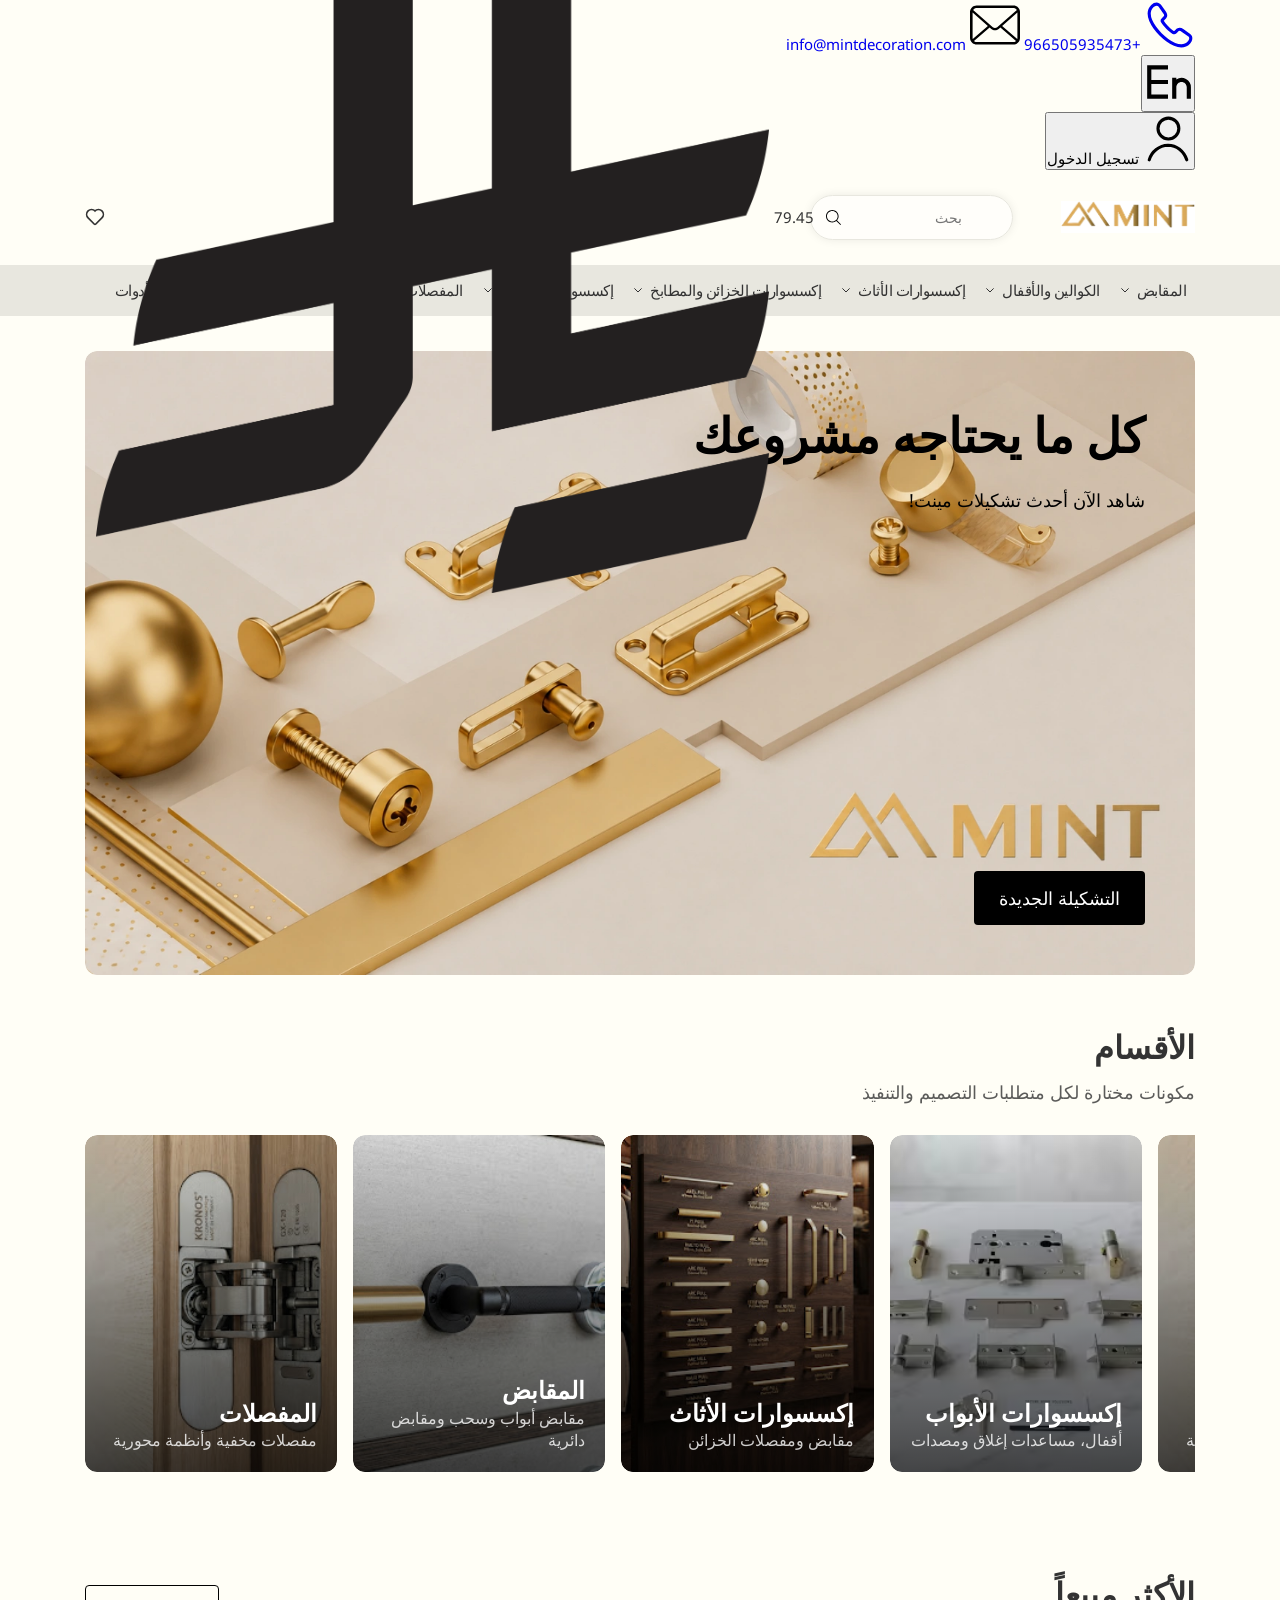
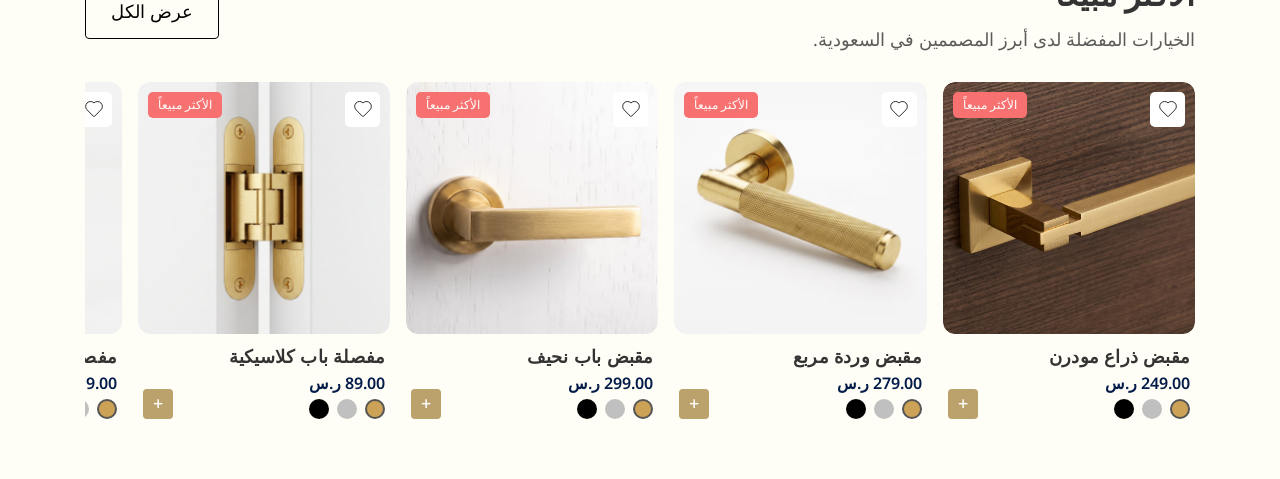
==== commit d9ae12b4: "Products Page2" ====
--- a/ar/index.html
+++ b/ar/index.html
@@ -479,7 +479,7 @@
                         </div>
                     </div>
                     <div class="buttons">
-                        <a href="#" class="btn btn-primary black-btn">التشكيلة الجديدة</a>
+                        <a href="products.html" class="btn btn-primary black-btn">التشكيلة الجديدة</a>
                     </div>
                 </div>
             </div>
@@ -504,7 +504,7 @@
                         <div class="items">
 
                             <div class="item">
-                                <a href="">
+                                <a href="products.html">
                                     <div class="bg">
                                         <picture>
                                             <source srcset="../media/images/products/categories/door-hardware/main-avif.avif" type="image/avif" loading="lazy">
@@ -525,7 +525,7 @@
                             </div>
 
                             <div class="item">
-                                <a href="">
+                                <a href="products.html">
                                     <div class="bg">
                                         <picture>
                                             <img src="../media/images/products/categories/furniture-accessories/main-jpg.jpg" alt="إكسسوارات الأثاث" loading="lazy">
@@ -544,7 +544,7 @@
                             </div>
 
                             <div class="item">
-                                <a href="">
+                                <a href="products.html">
                                     <div class="bg">
                                         <picture>
                                             <img src="../media/images/products/categories/handles/main-jpg.jpg" alt="المقابض" loading="lazy">
@@ -563,7 +563,7 @@
                             </div>
 
                             <div class="item">
-                                <a href="">
+                                <a href="products.html">
                                     <div class="bg">
                                         <picture>
                                             <img src="../media/images/products/categories/hinges/main-jpg.jpg" alt="المفصلات" loading="lazy">
@@ -582,7 +582,7 @@
                             </div>
 
                             <div class="item">
-                                <a href="">
+                                <a href="products.html">
                                     <div class="bg">
                                         <picture>
                                             <source srcset="../media/images/products/categories/door-hardware/main-avif.avif" type="image/avif" loading="lazy">
@@ -603,7 +603,7 @@
                             </div>
 
                             <div class="item">
-                                <a href="">
+                                <a href="products.html">
                                     <div class="bg">
                                         <picture>
                                             <img src="../media/images/products/categories/furniture-accessories/main-jpg.jpg" alt="إكسسوارات الأثاث" loading="lazy">
@@ -622,7 +622,7 @@
                             </div>
 
                             <div class="item">
-                                <a href="">
+                                <a href="products.html">
                                     <div class="bg">
                                         <picture>
                                             <img src="../media/images/products/categories/handles/main-jpg.jpg" alt="المقابض" loading="lazy">
@@ -641,7 +641,7 @@
                             </div>
 
                             <div class="item">
-                                <a href="">
+                                <a href="products.html">
                                     <div class="bg">
                                         <picture>
                                             <img src="../media/images/products/categories/hinges/main-jpg.jpg" alt="المفصلات" loading="lazy">
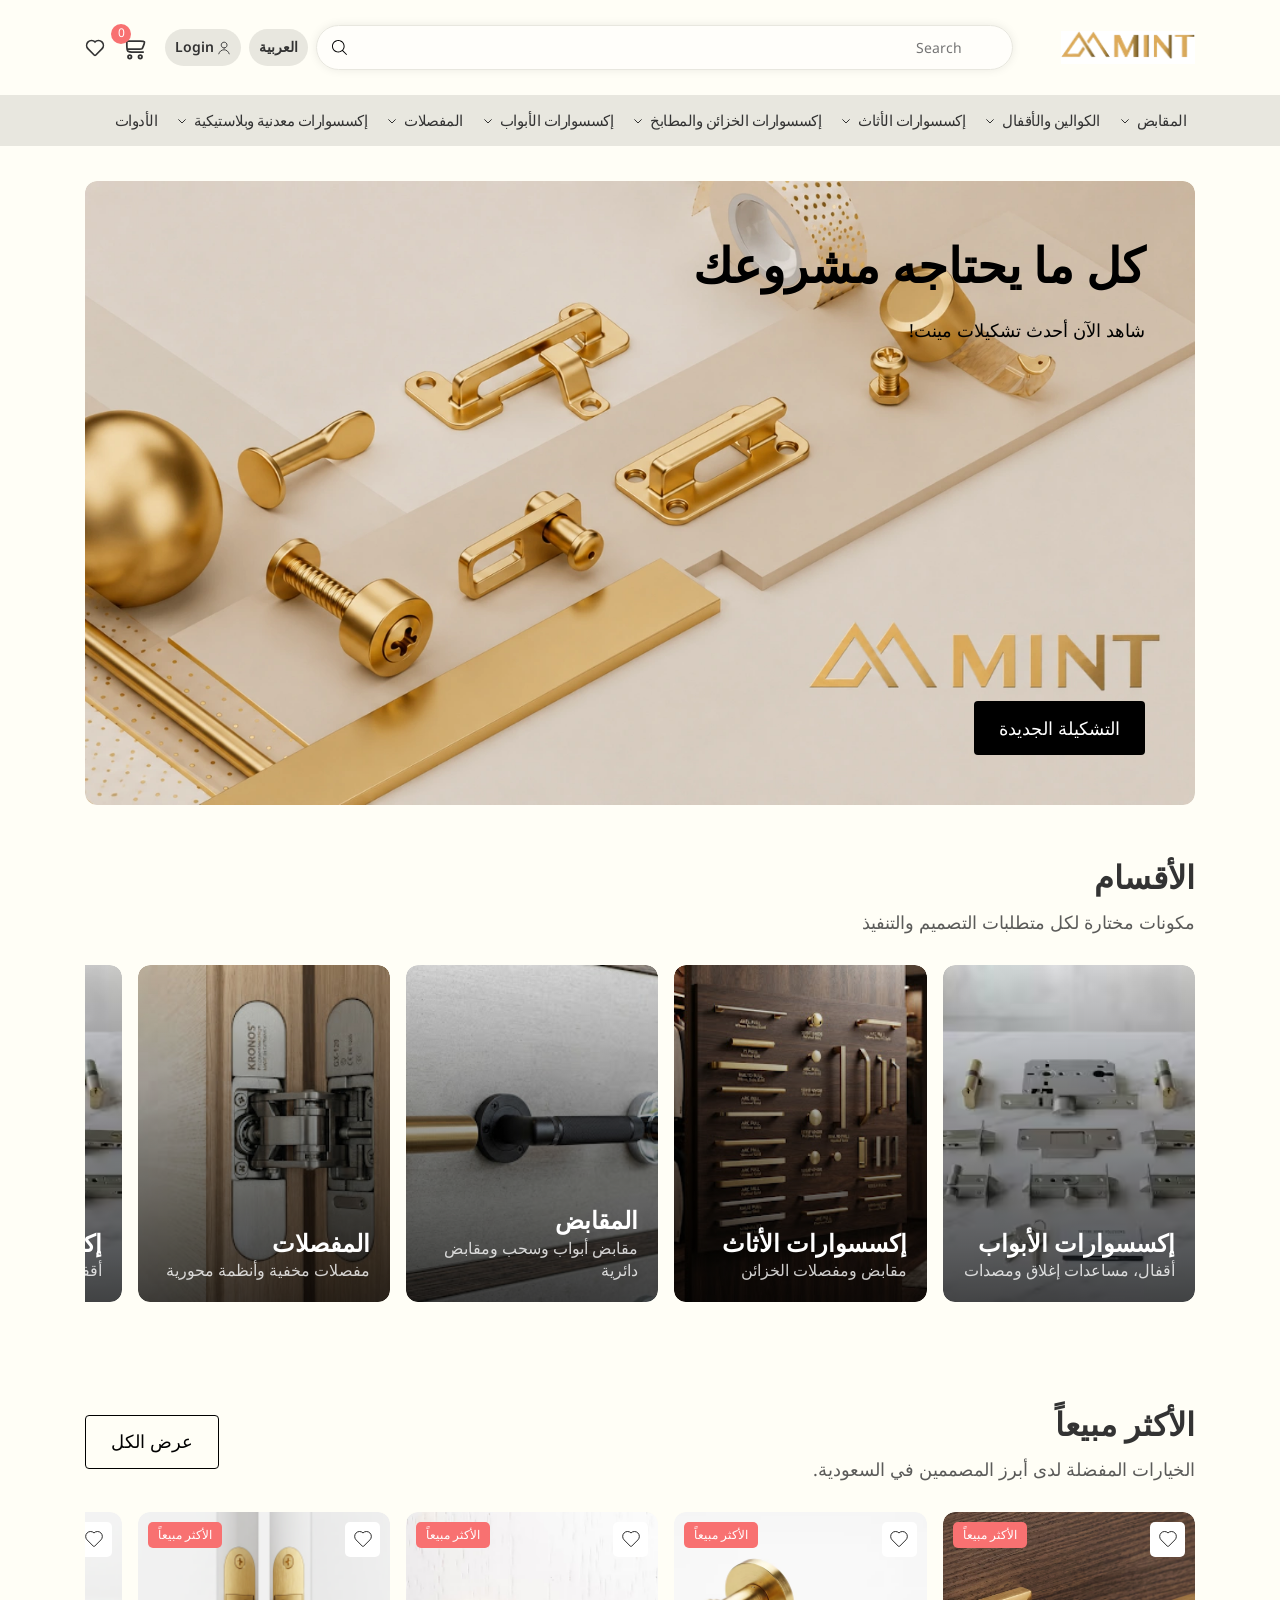
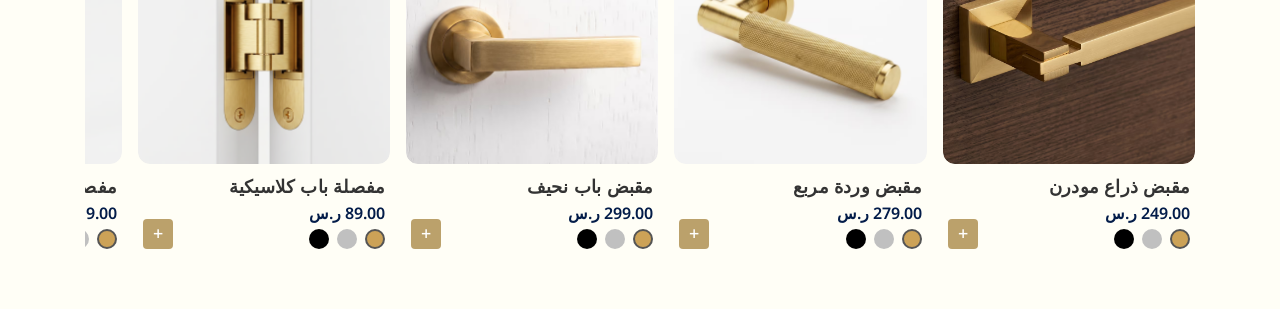
==== commit eff80254: "28/7/2026 Header Update" ====
--- a/ar/index.html
+++ b/ar/index.html
@@ -41,105 +41,84 @@
 
     <div class="header-wrapper">
 
-        <div class="top-header">
-            <div class="container">
-                <div class="inside">
-                    <div class="start">
-                        <div class="contact">
-                            <a href="tel:+966505935473" target="_blank">
-                                <svg viewBox="0 0 24 24" fill="none" xmlns="http://www.w3.org/2000/svg"><g id="SVGRepo_bgCarrier" stroke-width="0"></g><g id="SVGRepo_tracerCarrier" stroke-linecap="round" stroke-linejoin="round"></g><g id="SVGRepo_iconCarrier"> <path d="M21.97 18.33C21.97 18.69 21.89 19.06 21.72 19.42C21.55 19.78 21.33 20.12 21.04 20.44C20.55 20.98 20.01 21.37 19.4 21.62C18.8 21.87 18.15 22 17.45 22C16.43 22 15.34 21.76 14.19 21.27C13.04 20.78 11.89 20.12 10.75 19.29C9.6 18.45 8.51 17.52 7.47 16.49C6.44 15.45 5.51 14.36 4.68 13.22C3.86 12.08 3.2 10.94 2.72 9.81C2.24 8.67 2 7.58 2 6.54C2 5.86 2.12 5.21 2.36 4.61C2.6 4 2.98 3.44 3.51 2.94C4.15 2.31 4.85 2 5.59 2C5.87 2 6.15 2.06 6.4 2.18C6.66 2.3 6.89 2.48 7.07 2.74L9.39 6.01C9.57 6.26 9.7 6.49 9.79 6.71C9.88 6.92 9.93 7.13 9.93 7.32C9.93 7.56 9.86 7.8 9.72 8.03C9.59 8.26 9.4 8.5 9.16 8.74L8.4 9.53C8.29 9.64 8.24 9.77 8.24 9.93C8.24 10.01 8.25 10.08 8.27 10.16C8.3 10.24 8.33 10.3 8.35 10.36C8.53 10.69 8.84 11.12 9.28 11.64C9.73 12.16 10.21 12.69 10.73 13.22C11.27 13.75 11.79 14.24 12.32 14.69C12.84 15.13 13.27 15.43 13.61 15.61C13.66 15.63 13.72 15.66 13.79 15.69C13.87 15.72 13.95 15.73 14.04 15.73C14.21 15.73 14.34 15.67 14.45 15.56L15.21 14.81C15.46 14.56 15.7 14.37 15.93 14.25C16.16 14.11 16.39 14.04 16.64 14.04C16.83 14.04 17.03 14.08 17.25 14.17C17.47 14.26 17.7 14.39 17.95 14.56L21.26 16.91C21.52 17.09 21.7 17.3 21.81 17.55C21.91 17.8 21.97 18.05 21.97 18.33Z" stroke="currentColor" stroke-width="1.5" stroke-miterlimit="10"></path> </g></svg>
-                                +966505935473
-                            </a>
-                            <a href="mailto:info@mintdecoration.com" target="_blank">
-                                <svg version="1.1" id="_x32_" xmlns="http://www.w3.org/2000/svg" xmlns:xlink="http://www.w3.org/1999/xlink" viewBox="0 0 512 512" xml:space="preserve" fill="currentColor"><g id="SVGRepo_bgCarrier" stroke-width="0"></g><g id="SVGRepo_tracerCarrier" stroke-linecap="round" stroke-linejoin="round"></g><g id="SVGRepo_iconCarrier"> <style type="text/css"> .st0{fill:#000000;} </style> <g> <path class="st0" d="M510.746,110.361c-2.128-10.754-6.926-20.918-13.926-29.463c-1.422-1.794-2.909-3.39-4.535-5.009 c-12.454-12.52-29.778-19.701-47.531-19.701H67.244c-17.951,0-34.834,7-47.539,19.708c-1.608,1.604-3.099,3.216-4.575,5.067 c-6.97,8.509-11.747,18.659-13.824,29.428C0.438,114.62,0,119.002,0,123.435v265.137c0,9.224,1.874,18.206,5.589,26.745 c3.215,7.583,8.093,14.772,14.112,20.788c1.516,1.509,3.022,2.901,4.63,4.258c12.034,9.966,27.272,15.45,42.913,15.45h377.51 c15.742,0,30.965-5.505,42.967-15.56c1.604-1.298,3.091-2.661,4.578-4.148c5.818-5.812,10.442-12.49,13.766-19.854l0.438-1.05 c3.646-8.377,5.497-17.33,5.497-26.628V123.435C512,119.06,511.578,114.649,510.746,110.361z M34.823,99.104 c0.951-1.392,2.165-2.821,3.714-4.382c7.689-7.685,17.886-11.914,28.706-11.914h377.51c10.915,0,21.115,4.236,28.719,11.929 c1.313,1.327,2.567,2.8,3.661,4.272l2.887,3.88l-201.5,175.616c-6.212,5.446-14.21,8.443-22.523,8.443 c-8.231,0-16.222-2.99-22.508-8.436L32.19,102.939L34.823,99.104z M26.755,390.913c-0.109-0.722-0.134-1.524-0.134-2.341V128.925 l156.37,136.411L28.199,400.297L26.755,390.913z M464.899,423.84c-6.052,3.492-13.022,5.344-20.145,5.344H67.244 c-7.127,0-14.094-1.852-20.142-5.344l-6.328-3.668l159.936-139.379l17.528,15.246c10.514,9.128,23.922,14.16,37.761,14.16 c13.89,0,27.32-5.032,37.827-14.16l17.521-15.253L471.228,420.18L464.899,423.84z M485.372,388.572 c0,0.803-0.015,1.597-0.116,2.304l-1.386,9.472L329.012,265.409l156.36-136.418V388.572z"></path> </g> </g></svg>
-                                info@mintdecoration.com
-                            </a>
-                        </div>
-                    </div>
-                    <div class="end">
-                        <div class="language toggle">
-                            <button>
-                                <svg viewBox="0 0 24 24" xmlns="http://www.w3.org/2000/svg" fill="currentColor"><g id="SVGRepo_bgCarrier" stroke-width="0"></g><g id="SVGRepo_tracerCarrier" stroke-linecap="round" stroke-linejoin="round"></g><g id="SVGRepo_iconCarrier"> <path fill="none" d="M0 0h24v24H0z"></path> <path d="M14 10h2v.757a4.5 4.5 0 0 1 7 3.743V20h-2v-5.5c0-1.43-1.175-2.5-2.5-2.5S16 13.07 16 14.5V20h-2V10zm-2-6v2H4v5h8v2H4v5h8v2H2V4h10z"></path> </g></svg>
-                            </button>
-                            <div class="box toggle-box" hidden>
-                                <div class="innerbox">
-                                    <div class="c-content">
-                                        <div class="top">
-                                            <span>اللغة</span>
-                                            <div class="close">
-                                                <svg viewBox="0 0 24 24" fill="none" xmlns="http://www.w3.org/2000/svg"><g id="SVGRepo_bgCarrier" stroke-width="0"></g><g id="SVGRepo_tracerCarrier" stroke-linecap="round" stroke-linejoin="round"></g><g id="SVGRepo_iconCarrier"> <rect width="24" height="24" fill="none"></rect> <path d="M7 17L16.8995 7.10051" stroke="currentColor" stroke-linecap="round" stroke-linejoin="round"></path> <path d="M7 7.00001L16.8995 16.8995" stroke="currentColor" stroke-linecap="round" stroke-linejoin="round"></path> </g></svg>
-                                            </div>
-                                        </div>
-                                        <div class="content">
-                                            <div class="langs">
-                                                <label for="en">
-                                                    <input type="radio" name="lang" id="en" value="en" autocomplete="off">
-                                                    English
-                                                </label>
-                                                <label for="ar">
-                                                    <input type="radio" name="lang" id="ar" value="ar" autocomplete="off" checked>
-                                                    العربية
-                                                </label>
-                                            </div>
-                                            <button><span>موافق</span></button>
-                                        </div>
-                                    </div>
-                                </div>
-                            </div>
-                        </div>
-                        <div class="login toggle">
-                            <button class="hidden-mobile">
-                                <svg viewBox="0 0 24 24" fill="none" xmlns="http://www.w3.org/2000/svg"><g id="SVGRepo_bgCarrier" stroke-width="0"></g><g id="SVGRepo_tracerCarrier" stroke-linecap="round" stroke-linejoin="round"></g><g id="SVGRepo_iconCarrier"> <path d="M12.1992 12C14.9606 12 17.1992 9.76142 17.1992 7C17.1992 4.23858 14.9606 2 12.1992 2C9.43779 2 7.19922 4.23858 7.19922 7C7.19922 9.76142 9.43779 12 12.1992 12Z" stroke="currentColor" stroke-width="1.5" stroke-linecap="round" stroke-linejoin="round"></path> <path d="M3 22C3.57038 20.0332 4.74796 18.2971 6.3644 17.0399C7.98083 15.7827 9.95335 15.0687 12 15C16.12 15 19.63 17.91 21 22" stroke="currentColor" stroke-width="1.5" stroke-linecap="round" stroke-linejoin="round"></path> </g></svg>
-                                تسجيل الدخول
-                            </button>
-                            <div class="box toggle-box" hidden>
-                                <div class="innerbox">
-                                    <div class="c-content">
-                                        <div class="top">
-                                            <div class="close">
-                                                <svg viewBox="0 0 24 24" fill="none" xmlns="http://www.w3.org/2000/svg"><g id="SVGRepo_bgCarrier" stroke-width="0"></g><g id="SVGRepo_tracerCarrier" stroke-linecap="round" stroke-linejoin="round"></g><g id="SVGRepo_iconCarrier"> <rect width="24" height="24" fill="none"></rect> <path d="M7 17L16.8995 7.10051" stroke="currentColor" stroke-linecap="round" stroke-linejoin="round"></path> <path d="M7 7.00001L16.8995 16.8995" stroke="currentColor" stroke-linecap="round" stroke-linejoin="round"></path> </g></svg>
-                                            </div>
-                                            <div class="c-icon-login">
-                                                <svg viewBox="0 0 24 24" fill="none" xmlns="http://www.w3.org/2000/svg"><g id="SVGRepo_bgCarrier" stroke-width="0"></g><g id="SVGRepo_tracerCarrier" stroke-linecap="round" stroke-linejoin="round"></g><g id="SVGRepo_iconCarrier"> <path d="M12.1992 12C14.9606 12 17.1992 9.76142 17.1992 7C17.1992 4.23858 14.9606 2 12.1992 2C9.43779 2 7.19922 4.23858 7.19922 7C7.19922 9.76142 9.43779 12 12.1992 12Z" stroke="currentColor" stroke-width="1.5" stroke-linecap="round" stroke-linejoin="round"></path> <path d="M3 22C3.57038 20.0332 4.74796 18.2971 6.3644 17.0399C7.98083 15.7827 9.95335 15.0687 12 15C16.12 15 19.63 17.91 21 22" stroke="currentColor" stroke-width="1.5" stroke-linecap="round" stroke-linejoin="round"></path> </g></svg>
-                                                <span>تسجيل الدخول</span>
-                                            </div>
-                                        </div>
-                                        <div class="content">
-                                            <div class="title">
-                                                <h4>البريد الإلكتروني</h4>
-                                            </div>
-                                            <div class="input">
-                                                <input type="email" name="email" id="email" placeholder="البريد الإلكتروني" autocomplete="off">
-                                            </div>
-                                            <button>دخول</button>
-                                        </div>
-                                    </div>
-                                </div>
-                            </div>
-                        </div>
-                    </div>
-                </div>
-            </div>
-        </div>
-
         <header>
             <div class="container">
                 <div class="inside">
                     <div class="logo">
-                        <a href="index.html"><img src="../media/logo/mint-500.png" alt="شعار مينت ديكوريشن"></a>
+                        <a href="index.html"><img src="../media/logo/mint-500.png" alt="Mint Decoration Logo"></a>
                     </div>
                     <div class="mob">
                         <div class="search">
-                            <input type="text" name="search" id="search" placeholder="بحث" autocomplete="off">
+                            <input type="text" name="search" id="search" placeholder="Search" autocomplete="off">
                         </div>
                         <div class="mobile-search">
                             <svg viewBox="0 0 24 24" fill="none" xmlns="http://www.w3.org/2000/svg"><g id="SVGRepo_bgCarrier" stroke-width="0"></g><g id="SVGRepo_tracerCarrier" stroke-linecap="round" stroke-linejoin="round"></g><g id="SVGRepo_iconCarrier"> <g clip-path="url(#clip0_15_152)"> <rect width="24" height="24" fill="none"></rect> <circle cx="10.5" cy="10.5" r="6.5" stroke="currentColor" stroke-linejoin="round"></circle> <path d="M19.6464 20.3536C19.8417 20.5488 20.1583 20.5488 20.3536 20.3536C20.5488 20.1583 20.5488 19.8417 20.3536 19.6464L19.6464 20.3536ZM20.3536 19.6464L15.3536 14.6464L14.6464 15.3536L19.6464 20.3536L20.3536 19.6464Z" fill="currentColor"></path> </g> <defs> <clipPath id="clip0_15_152"> <rect width="24" height="24" fill="none"></rect> </clipPath> </defs> </g></svg>
+                        </div>
+                        <div class="header-actions">
+                            <div class="language toggle">
+                                <button>
+                                    <span>العربية</span>
+                                </button>
+                                <div class="box toggle-box" hidden>
+                                    <div class="innerbox">
+                                        <div class="c-content">
+                                            <div class="top">
+                                                <span>Language</span>
+                                                <div class="close">
+                                                    <svg viewBox="0 0 24 24" fill="none" xmlns="http://www.w3.org/2000/svg"><g id="SVGRepo_bgCarrier" stroke-width="0"></g><g id="SVGRepo_tracerCarrier" stroke-linecap="round" stroke-linejoin="round"></g><g id="SVGRepo_iconCarrier"> <rect width="24" height="24" fill="none"></rect> <path d="M7 17L16.8995 7.10051" stroke="currentColor" stroke-linecap="round" stroke-linejoin="round"></path> <path d="M7 7.00001L16.8995 16.8995" stroke="currentColor" stroke-linecap="round" stroke-linejoin="round"></path> </g></svg>
+                                                </div>
+                                            </div>
+                                            <div class="content">
+                                                <div class="langs">
+                                                    <label for="en">
+                                                        <input type="radio" name="lang" id="en" value="en" autocomplete="off">
+                                                        English
+                                                    </label>
+                                                    <label for="ar">
+                                                        <input type="radio" name="lang" id="ar" value="ar" autocomplete="off">
+                                                        العربية
+                                                    </label>
+                                                </div>
+                                                <button><span>Ok</span></button>
+                                            </div>
+                                        </div>
+                                    </div>
+                                </div>
+                            </div>
+                            <div class="login toggle hidden-mobile">
+                                <button class="hidden-mobile">
+                                    <svg viewBox="0 0 24 24" fill="none" xmlns="http://www.w3.org/2000/svg"><g id="SVGRepo_bgCarrier" stroke-width="0"></g><g id="SVGRepo_tracerCarrier" stroke-linecap="round" stroke-linejoin="round"></g><g id="SVGRepo_iconCarrier"> <path d="M12.1992 12C14.9606 12 17.1992 9.76142 17.1992 7C17.1992 4.23858 14.9606 2 12.1992 2C9.43779 2 7.19922 4.23858 7.19922 7C7.19922 9.76142 9.43779 12 12.1992 12Z" stroke="currentColor" stroke-width="1.5" stroke-linecap="round" stroke-linejoin="round"></path> <path d="M3 22C3.57038 20.0332 4.74796 18.2971 6.3644 17.0399C7.98083 15.7827 9.95335 15.0687 12 15C16.12 15 19.63 17.91 21 22" stroke="currentColor" stroke-width="1.5" stroke-linecap="round" stroke-linejoin="round"></path> </g></svg>
+                                    Login
+                                </button>
+                                <div class="box toggle-box" hidden>
+                                    <div class="innerbox">
+                                        <div class="c-content">
+                                            <div class="top">
+                                                <div class="close">
+                                                    <svg viewBox="0 0 24 24" fill="none" xmlns="http://www.w3.org/2000/svg"><g id="SVGRepo_bgCarrier" stroke-width="0"></g><g id="SVGRepo_tracerCarrier" stroke-linecap="round" stroke-linejoin="round"></g><g id="SVGRepo_iconCarrier"> <rect width="24" height="24" fill="none"></rect> <path d="M7 17L16.8995 7.10051" stroke="currentColor" stroke-linecap="round" stroke-linejoin="round"></path> <path d="M7 7.00001L16.8995 16.8995" stroke="currentColor" stroke-linecap="round" stroke-linejoin="round"></path> </g></svg>
+                                                </div>
+                                                <div class="c-icon-login">
+                                                    <svg viewBox="0 0 24 24" fill="none" xmlns="http://www.w3.org/2000/svg"><g id="SVGRepo_bgCarrier" stroke-width="0"></g><g id="SVGRepo_tracerCarrier" stroke-linecap="round" stroke-linejoin="round"></g><g id="SVGRepo_iconCarrier"> <path d="M12.1992 12C14.9606 12 17.1992 9.76142 17.1992 7C17.1992 4.23858 14.9606 2 12.1992 2C9.43779 2 7.19922 4.23858 7.19922 7C7.19922 9.76142 9.43779 12 12.1992 12Z" stroke="currentColor" stroke-width="1.5" stroke-linecap="round" stroke-linejoin="round"></path> <path d="M3 22C3.57038 20.0332 4.74796 18.2971 6.3644 17.0399C7.98083 15.7827 9.95335 15.0687 12 15C16.12 15 19.63 17.91 21 22" stroke="currentColor" stroke-width="1.5" stroke-linecap="round" stroke-linejoin="round"></path> </g></svg>
+                                                    <span>Login</span>
+                                                </div>
+                                            </div>
+                                            <div class="content">
+                                                <div class="title">
+                                                    <h4>Email Address</h4>
+                                                </div>
+                                                <div class="input">
+                                                    <input type="email" name="email" id="email" placeholder="your@email.com" autocomplete="off">
+                                                </div>
+                                                <button>Enter</button>
+                                            </div>
+                                        </div>
+                                    </div>
+                                </div>
+                            </div>
                         </div>
                         <div class="cart hidden-mobile">
                             <a href="">
                                 <svg viewBox="0 0 24 24" fill="none" xmlns="http://www.w3.org/2000/svg"><g id="SVGRepo_bgCarrier" stroke-width="0"></g><g id="SVGRepo_tracerCarrier" stroke-linecap="round" stroke-linejoin="round"></g><g id="SVGRepo_iconCarrier"> <path d="M2 3L2.26491 3.0883C3.58495 3.52832 4.24497 3.74832 4.62248 4.2721C5 4.79587 5 5.49159 5 6.88304V9.5C5 12.3284 5 13.7426 5.87868 14.6213C6.75736 15.5 8.17157 15.5 11 15.5H19" stroke="currentColor" stroke-width="1.5" stroke-linecap="round"></path> <path d="M7.5 18C8.32843 18 9 18.6716 9 19.5C9 20.3284 8.32843 21 7.5 21C6.67157 21 6 20.3284 6 19.5C6 18.6716 6.67157 18 7.5 18Z" stroke="currentColor" stroke-width="1.5"></path> <path d="M16.5 18.0001C17.3284 18.0001 18 18.6716 18 19.5001C18 20.3285 17.3284 21.0001 16.5 21.0001C15.6716 21.0001 15 20.3285 15 19.5001C15 18.6716 15.6716 18.0001 16.5 18.0001Z" stroke="currentColor" stroke-width="1.5"></path> <path d="M5 6H16.4504C18.5054 6 19.5328 6 19.9775 6.67426C20.4221 7.34853 20.0173 8.29294 19.2078 10.1818L18.7792 11.1818C18.4013 12.0636 18.2123 12.5045 17.8366 12.7523C17.4609 13 16.9812 13 16.0218 13H5" stroke="currentColor" stroke-width="1.5"></path> </g></svg>
-                                <p class="total">79.45</p>
-                                <img src="../media/images/icons/saudi-riyal.png" alt="الر.س السعودي">
                                 <span>0</span>
                             </a>
                         </div>
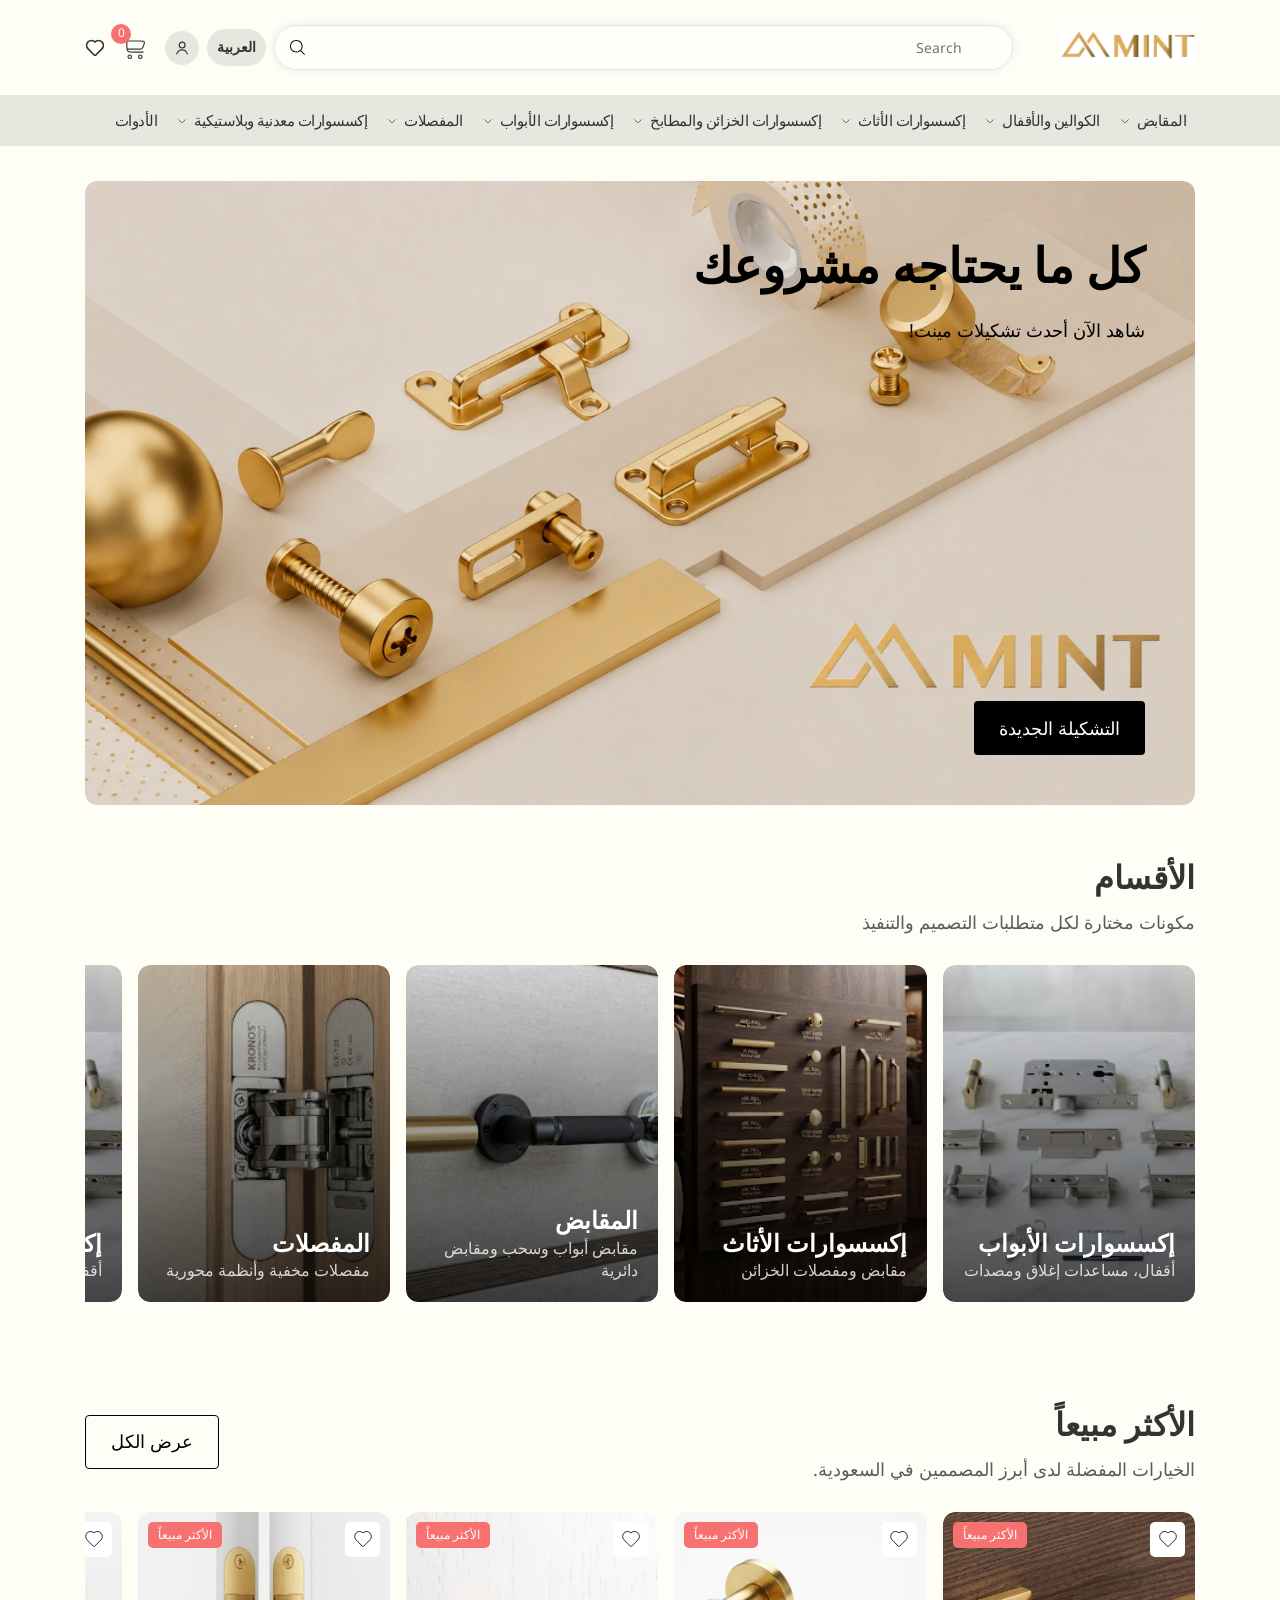
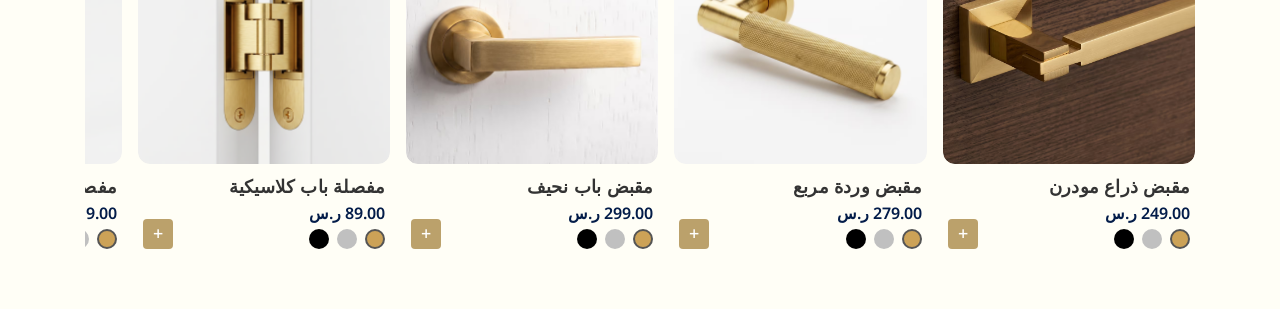
==== commit d3f9f2b5: "29/7/2026 edit 3" ====
--- a/ar/index.html
+++ b/ar/index.html
@@ -33,12 +33,6 @@
 </head>
 <body>
 
-    <!-- <div class="coming">
-        <h1>مينت قادم قريباً</h1>
-        <p>نحن متاحون لخدمتكم</p>
-        <a href="tel:+966536998115">اتصل بنا</a>
-    </div> -->
-
     <div class="header-wrapper">
 
         <header>
@@ -52,7 +46,7 @@
                             <input type="text" name="search" id="search" placeholder="Search" autocomplete="off">
                         </div>
                         <div class="mobile-search">
-                            <svg viewBox="0 0 24 24" fill="none" xmlns="http://www.w3.org/2000/svg"><g id="SVGRepo_bgCarrier" stroke-width="0"></g><g id="SVGRepo_tracerCarrier" stroke-linecap="round" stroke-linejoin="round"></g><g id="SVGRepo_iconCarrier"> <g clip-path="url(#clip0_15_152)"> <rect width="24" height="24" fill="none"></rect> <circle cx="10.5" cy="10.5" r="6.5" stroke="currentColor" stroke-linejoin="round"></circle> <path d="M19.6464 20.3536C19.8417 20.5488 20.1583 20.5488 20.3536 20.3536C20.5488 20.1583 20.5488 19.8417 20.3536 19.6464L19.6464 20.3536ZM20.3536 19.6464L15.3536 14.6464L14.6464 15.3536L19.6464 20.3536L20.3536 19.6464Z" fill="currentColor"></path> </g> <defs> <clipPath id="clip0_15_152"> <rect width="24" height="24" fill="none"></rect> </clipPath> </defs> </g></svg>
+                            <svg viewBox="0 0 24 24" fill="none" xmlns="http://www.w3.org/2000/svg"><g id="SVGRepo_bgCarrier"></g><g id="SVGRepo_tracerCarrier" stroke-linecap="round" stroke-linejoin="round"></g><g id="SVGRepo_iconCarrier"> <g clip-path="url(#clip0_15_152)"> <rect width="24" height="24" fill="none"></rect> <circle cx="10.5" cy="10.5" r="6.5" stroke="currentColor" stroke-linejoin="round"></circle> <path d="M19.6464 20.3536C19.8417 20.5488 20.1583 20.5488 20.3536 20.3536C20.5488 20.1583 20.5488 19.8417 20.3536 19.6464L19.6464 20.3536ZM20.3536 19.6464L15.3536 14.6464L14.6464 15.3536L19.6464 20.3536L20.3536 19.6464Z" fill="currentColor"></path> </g> <defs> <clipPath id="clip0_15_152"> <rect width="24" height="24" fill="none"></rect> </clipPath> </defs> </g></svg>
                         </div>
                         <div class="header-actions">
                             <div class="language toggle">
@@ -65,7 +59,7 @@
                                             <div class="top">
                                                 <span>Language</span>
                                                 <div class="close">
-                                                    <svg viewBox="0 0 24 24" fill="none" xmlns="http://www.w3.org/2000/svg"><g id="SVGRepo_bgCarrier" stroke-width="0"></g><g id="SVGRepo_tracerCarrier" stroke-linecap="round" stroke-linejoin="round"></g><g id="SVGRepo_iconCarrier"> <rect width="24" height="24" fill="none"></rect> <path d="M7 17L16.8995 7.10051" stroke="currentColor" stroke-linecap="round" stroke-linejoin="round"></path> <path d="M7 7.00001L16.8995 16.8995" stroke="currentColor" stroke-linecap="round" stroke-linejoin="round"></path> </g></svg>
+                                                    <svg viewBox="0 0 24 24" fill="none" xmlns="http://www.w3.org/2000/svg"><g id="SVGRepo_bgCarrier"></g><g id="SVGRepo_tracerCarrier" stroke-linecap="round" stroke-linejoin="round"></g><g id="SVGRepo_iconCarrier"> <rect width="24" height="24" fill="none"></rect> <path d="M7 17L16.8995 7.10051" stroke="currentColor" stroke-linecap="round" stroke-linejoin="round"></path> <path d="M7 7.00001L16.8995 16.8995" stroke="currentColor" stroke-linecap="round" stroke-linejoin="round"></path> </g></svg>
                                                 </div>
                                             </div>
                                             <div class="content">
@@ -87,18 +81,17 @@
                             </div>
                             <div class="login toggle hidden-mobile">
                                 <button class="hidden-mobile">
-                                    <svg viewBox="0 0 24 24" fill="none" xmlns="http://www.w3.org/2000/svg"><g id="SVGRepo_bgCarrier" stroke-width="0"></g><g id="SVGRepo_tracerCarrier" stroke-linecap="round" stroke-linejoin="round"></g><g id="SVGRepo_iconCarrier"> <path d="M12.1992 12C14.9606 12 17.1992 9.76142 17.1992 7C17.1992 4.23858 14.9606 2 12.1992 2C9.43779 2 7.19922 4.23858 7.19922 7C7.19922 9.76142 9.43779 12 12.1992 12Z" stroke="currentColor" stroke-width="1.5" stroke-linecap="round" stroke-linejoin="round"></path> <path d="M3 22C3.57038 20.0332 4.74796 18.2971 6.3644 17.0399C7.98083 15.7827 9.95335 15.0687 12 15C16.12 15 19.63 17.91 21 22" stroke="currentColor" stroke-width="1.5" stroke-linecap="round" stroke-linejoin="round"></path> </g></svg>
-                                    Login
+                                    <svg viewBox="0 0 24 24" fill="none" xmlns="http://www.w3.org/2000/svg"><g id="SVGRepo_bgCarrier"></g><g id="SVGRepo_tracerCarrier" stroke-linecap="round" stroke-linejoin="round"></g><g id="SVGRepo_iconCarrier"> <path d="M12.1992 12C14.9606 12 17.1992 9.76142 17.1992 7C17.1992 4.23858 14.9606 2 12.1992 2C9.43779 2 7.19922 4.23858 7.19922 7C7.19922 9.76142 9.43779 12 12.1992 12Z" stroke="currentColor" stroke-linecap="round" stroke-linejoin="round"></path> <path d="M3 22C3.57038 20.0332 4.74796 18.2971 6.3644 17.0399C7.98083 15.7827 9.95335 15.0687 12 15C16.12 15 19.63 17.91 21 22" stroke="currentColor" stroke-linecap="round" stroke-linejoin="round"></path> </g></svg>
                                 </button>
                                 <div class="box toggle-box" hidden>
                                     <div class="innerbox">
                                         <div class="c-content">
                                             <div class="top">
                                                 <div class="close">
-                                                    <svg viewBox="0 0 24 24" fill="none" xmlns="http://www.w3.org/2000/svg"><g id="SVGRepo_bgCarrier" stroke-width="0"></g><g id="SVGRepo_tracerCarrier" stroke-linecap="round" stroke-linejoin="round"></g><g id="SVGRepo_iconCarrier"> <rect width="24" height="24" fill="none"></rect> <path d="M7 17L16.8995 7.10051" stroke="currentColor" stroke-linecap="round" stroke-linejoin="round"></path> <path d="M7 7.00001L16.8995 16.8995" stroke="currentColor" stroke-linecap="round" stroke-linejoin="round"></path> </g></svg>
+                                                    <svg viewBox="0 0 24 24" fill="none" xmlns="http://www.w3.org/2000/svg"><g id="SVGRepo_bgCarrier"></g><g id="SVGRepo_tracerCarrier" stroke-linecap="round" stroke-linejoin="round"></g><g id="SVGRepo_iconCarrier"> <rect width="24" height="24" fill="none"></rect> <path d="M7 17L16.8995 7.10051" stroke="currentColor" stroke-linecap="round" stroke-linejoin="round"></path> <path d="M7 7.00001L16.8995 16.8995" stroke="currentColor" stroke-linecap="round" stroke-linejoin="round"></path> </g></svg>
                                                 </div>
                                                 <div class="c-icon-login">
-                                                    <svg viewBox="0 0 24 24" fill="none" xmlns="http://www.w3.org/2000/svg"><g id="SVGRepo_bgCarrier" stroke-width="0"></g><g id="SVGRepo_tracerCarrier" stroke-linecap="round" stroke-linejoin="round"></g><g id="SVGRepo_iconCarrier"> <path d="M12.1992 12C14.9606 12 17.1992 9.76142 17.1992 7C17.1992 4.23858 14.9606 2 12.1992 2C9.43779 2 7.19922 4.23858 7.19922 7C7.19922 9.76142 9.43779 12 12.1992 12Z" stroke="currentColor" stroke-width="1.5" stroke-linecap="round" stroke-linejoin="round"></path> <path d="M3 22C3.57038 20.0332 4.74796 18.2971 6.3644 17.0399C7.98083 15.7827 9.95335 15.0687 12 15C16.12 15 19.63 17.91 21 22" stroke="currentColor" stroke-width="1.5" stroke-linecap="round" stroke-linejoin="round"></path> </g></svg>
+                                                    <svg viewBox="0 0 24 24" fill="none" xmlns="http://www.w3.org/2000/svg"><g id="SVGRepo_bgCarrier"></g><g id="SVGRepo_tracerCarrier" stroke-linecap="round" stroke-linejoin="round"></g><g id="SVGRepo_iconCarrier"> <path d="M12.1992 12C14.9606 12 17.1992 9.76142 17.1992 7C17.1992 4.23858 14.9606 2 12.1992 2C9.43779 2 7.19922 4.23858 7.19922 7C7.19922 9.76142 9.43779 12 12.1992 12Z" stroke="currentColor" stroke-linecap="round" stroke-linejoin="round"></path> <path d="M3 22C3.57038 20.0332 4.74796 18.2971 6.3644 17.0399C7.98083 15.7827 9.95335 15.0687 12 15C16.12 15 19.63 17.91 21 22" stroke="currentColor" stroke-linecap="round" stroke-linejoin="round"></path> </g></svg>
                                                     <span>Login</span>
                                                 </div>
                                             </div>
@@ -118,7 +111,7 @@
                         </div>
                         <div class="cart hidden-mobile">
                             <a href="">
-                                <svg viewBox="0 0 24 24" fill="none" xmlns="http://www.w3.org/2000/svg"><g id="SVGRepo_bgCarrier" stroke-width="0"></g><g id="SVGRepo_tracerCarrier" stroke-linecap="round" stroke-linejoin="round"></g><g id="SVGRepo_iconCarrier"> <path d="M2 3L2.26491 3.0883C3.58495 3.52832 4.24497 3.74832 4.62248 4.2721C5 4.79587 5 5.49159 5 6.88304V9.5C5 12.3284 5 13.7426 5.87868 14.6213C6.75736 15.5 8.17157 15.5 11 15.5H19" stroke="currentColor" stroke-width="1.5" stroke-linecap="round"></path> <path d="M7.5 18C8.32843 18 9 18.6716 9 19.5C9 20.3284 8.32843 21 7.5 21C6.67157 21 6 20.3284 6 19.5C6 18.6716 6.67157 18 7.5 18Z" stroke="currentColor" stroke-width="1.5"></path> <path d="M16.5 18.0001C17.3284 18.0001 18 18.6716 18 19.5001C18 20.3285 17.3284 21.0001 16.5 21.0001C15.6716 21.0001 15 20.3285 15 19.5001C15 18.6716 15.6716 18.0001 16.5 18.0001Z" stroke="currentColor" stroke-width="1.5"></path> <path d="M5 6H16.4504C18.5054 6 19.5328 6 19.9775 6.67426C20.4221 7.34853 20.0173 8.29294 19.2078 10.1818L18.7792 11.1818C18.4013 12.0636 18.2123 12.5045 17.8366 12.7523C17.4609 13 16.9812 13 16.0218 13H5" stroke="currentColor" stroke-width="1.5"></path> </g></svg>
+                                <svg viewBox="0 0 24 24" fill="none" xmlns="http://www.w3.org/2000/svg"><g id="SVGRepo_bgCarrier"></g><g id="SVGRepo_tracerCarrier" stroke-linecap="round" stroke-linejoin="round"></g><g id="SVGRepo_iconCarrier"> <path d="M2 3L2.26491 3.0883C3.58495 3.52832 4.24497 3.74832 4.62248 4.2721C5 4.79587 5 5.49159 5 6.88304V9.5C5 12.3284 5 13.7426 5.87868 14.6213C6.75736 15.5 8.17157 15.5 11 15.5H19" stroke="currentColor" stroke-linecap="round"></path> <path d="M7.5 18C8.32843 18 9 18.6716 9 19.5C9 20.3284 8.32843 21 7.5 21C6.67157 21 6 20.3284 6 19.5C6 18.6716 6.67157 18 7.5 18Z" stroke="currentColor"></path> <path d="M16.5 18.0001C17.3284 18.0001 18 18.6716 18 19.5001C18 20.3285 17.3284 21.0001 16.5 21.0001C15.6716 21.0001 15 20.3285 15 19.5001C15 18.6716 15.6716 18.0001 16.5 18.0001Z" stroke="currentColor"></path> <path d="M5 6H16.4504C18.5054 6 19.5328 6 19.9775 6.67426C20.4221 7.34853 20.0173 8.29294 19.2078 10.1818L18.7792 11.1818C18.4013 12.0636 18.2123 12.5045 17.8366 12.7523C17.4609 13 16.9812 13 16.0218 13H5" stroke="currentColor"></path> </g></svg>
                                 <span>0</span>
                             </a>
                         </div>
@@ -139,7 +132,7 @@
                     <li class="main-li">
                         <a href="products.html" class="main-link">
                             <span>المقابض</span>
-                            <svg viewBox="0 0 24 24" fill="none" xmlns="http://www.w3.org/2000/svg"><g id="SVGRepo_bgCarrier" stroke-width="0"></g><g id="SVGRepo_tracerCarrier" stroke-linecap="round" stroke-linejoin="round"></g><g id="SVGRepo_iconCarrier"> <path d="M7 10L12 15L17 10" stroke="currentColor" stroke-width="1.5" stroke-linecap="round" stroke-linejoin="round"></path> </g></svg>
+                            <svg viewBox="0 0 24 24" fill="none" xmlns="http://www.w3.org/2000/svg"><g id="SVGRepo_bgCarrier"></g><g id="SVGRepo_tracerCarrier" stroke-linecap="round" stroke-linejoin="round"></g><g id="SVGRepo_iconCarrier"> <path d="M7 10L12 15L17 10" stroke="currentColor" stroke-linecap="round" stroke-linejoin="round"></path> </g></svg>
                         </a>
                         <div class="sub-menu">
                             <ul>
@@ -165,14 +158,14 @@
                     <li class="main-li">
                         <a href="products.html" class="main-link">
                             <span>الكوالين والأقفال</span>
-                            <svg viewBox="0 0 24 24" fill="none" xmlns="http://www.w3.org/2000/svg"><g id="SVGRepo_bgCarrier" stroke-width="0"></g><g id="SVGRepo_tracerCarrier" stroke-linecap="round" stroke-linejoin="round"></g><g id="SVGRepo_iconCarrier"> <path d="M7 10L12 15L17 10" stroke="currentColor" stroke-width="1.5" stroke-linecap="round" stroke-linejoin="round"></path> </g></svg>
+                            <svg viewBox="0 0 24 24" fill="none" xmlns="http://www.w3.org/2000/svg"><g id="SVGRepo_bgCarrier"></g><g id="SVGRepo_tracerCarrier" stroke-linecap="round" stroke-linejoin="round"></g><g id="SVGRepo_iconCarrier"> <path d="M7 10L12 15L17 10" stroke="currentColor" stroke-linecap="round" stroke-linejoin="round"></path> </g></svg>
                         </a>
                         <div class="sub-menu">
                             <ul>
                                 <li class="sub-li">
                                     <a href="products.html" class="sub-link">
                                         <span>كوالين وأقفال الأبواب</span>
-                                        <svg viewBox="0 0 24 24" fill="none" xmlns="http://www.w3.org/2000/svg"><g id="SVGRepo_bgCarrier" stroke-width="0"></g><g id="SVGRepo_tracerCarrier" stroke-linecap="round" stroke-linejoin="round"></g><g id="SVGRepo_iconCarrier"> <path d="M7 10L12 15L17 10" stroke="currentColor" stroke-width="1.5" stroke-linecap="round" stroke-linejoin="round"></path> </g></svg>
+                                        <svg viewBox="0 0 24 24" fill="none" xmlns="http://www.w3.org/2000/svg"><g id="SVGRepo_bgCarrier"></g><g id="SVGRepo_tracerCarrier" stroke-linecap="round" stroke-linejoin="round"></g><g id="SVGRepo_iconCarrier"> <path d="M7 10L12 15L17 10" stroke="currentColor" stroke-linecap="round" stroke-linejoin="round"></path> </g></svg>
                                     </a>
                                     <ul class="sub-sub-menu">
                                         <li class="sub-sub-li">
@@ -198,7 +191,7 @@
                                 <li class="sub-li">
                                     <a href="products.html" class="sub-link">
                                         <span>أقفال أثاث معدنية</span>
-                                        <svg viewBox="0 0 24 24" fill="none" xmlns="http://www.w3.org/2000/svg"><g id="SVGRepo_bgCarrier" stroke-width="0"></g><g id="SVGRepo_tracerCarrier" stroke-linecap="round" stroke-linejoin="round"></g><g id="SVGRepo_iconCarrier"> <path d="M7 10L12 15L17 10" stroke="currentColor" stroke-width="1.5" stroke-linecap="round" stroke-linejoin="round"></path> </g></svg>
+                                        <svg viewBox="0 0 24 24" fill="none" xmlns="http://www.w3.org/2000/svg"><g id="SVGRepo_bgCarrier"></g><g id="SVGRepo_tracerCarrier" stroke-linecap="round" stroke-linejoin="round"></g><g id="SVGRepo_iconCarrier"> <path d="M7 10L12 15L17 10" stroke="currentColor" stroke-linecap="round" stroke-linejoin="round"></path> </g></svg>
                                     </a>
                                     <ul class="sub-sub-menu">
                                         <li class="sub-sub-li">
@@ -237,7 +230,7 @@
                     <li class="main-li">
                         <a href="products.html" class="main-link">
                             <span>إكسسوارات الأثاث</span>
-                            <svg viewBox="0 0 24 24" fill="none" xmlns="http://www.w3.org/2000/svg"><g id="SVGRepo_bgCarrier" stroke-width="0"></g><g id="SVGRepo_tracerCarrier" stroke-linecap="round" stroke-linejoin="round"></g><g id="SVGRepo_iconCarrier"> <path d="M7 10L12 15L17 10" stroke="currentColor" stroke-width="1.5" stroke-linecap="round" stroke-linejoin="round"></path> </g></svg>
+                            <svg viewBox="0 0 24 24" fill="none" xmlns="http://www.w3.org/2000/svg"><g id="SVGRepo_bgCarrier"></g><g id="SVGRepo_tracerCarrier" stroke-linecap="round" stroke-linejoin="round"></g><g id="SVGRepo_iconCarrier"> <path d="M7 10L12 15L17 10" stroke="currentColor" stroke-linecap="round" stroke-linejoin="round"></path> </g></svg>
                         </a>
                         <div class="sub-menu">
                             <ul>
@@ -281,7 +274,7 @@
                     <li class="main-li">
                         <a href="products.html" class="main-link">
                             <span>إكسسوارات الخزائن والمطابخ</span>
-                            <svg viewBox="0 0 24 24" fill="none" xmlns="http://www.w3.org/2000/svg"><g id="SVGRepo_bgCarrier" stroke-width="0"></g><g id="SVGRepo_tracerCarrier" stroke-linecap="round" stroke-linejoin="round"></g><g id="SVGRepo_iconCarrier"> <path d="M7 10L12 15L17 10" stroke="currentColor" stroke-width="1.5" stroke-linecap="round" stroke-linejoin="round"></path> </g></svg>
+                            <svg viewBox="0 0 24 24" fill="none" xmlns="http://www.w3.org/2000/svg"><g id="SVGRepo_bgCarrier"></g><g id="SVGRepo_tracerCarrier" stroke-linecap="round" stroke-linejoin="round"></g><g id="SVGRepo_iconCarrier"> <path d="M7 10L12 15L17 10" stroke="currentColor" stroke-linecap="round" stroke-linejoin="round"></path> </g></svg>
                         </a>
                         <div class="sub-menu">
                             <ul>
@@ -301,7 +294,7 @@
                     <li class="main-li">
                         <a href="products.html" class="main-link">
                             <span>إكسسوارات الأبواب</span>
-                            <svg viewBox="0 0 24 24" fill="none" xmlns="http://www.w3.org/2000/svg"><g id="SVGRepo_bgCarrier" stroke-width="0"></g><g id="SVGRepo_tracerCarrier" stroke-linecap="round" stroke-linejoin="round"></g><g id="SVGRepo_iconCarrier"> <path d="M7 10L12 15L17 10" stroke="currentColor" stroke-width="1.5" stroke-linecap="round" stroke-linejoin="round"></path> </g></svg>
+                            <svg viewBox="0 0 24 24" fill="none" xmlns="http://www.w3.org/2000/svg"><g id="SVGRepo_bgCarrier"></g><g id="SVGRepo_tracerCarrier" stroke-linecap="round" stroke-linejoin="round"></g><g id="SVGRepo_iconCarrier"> <path d="M7 10L12 15L17 10" stroke="currentColor" stroke-linecap="round" stroke-linejoin="round"></path> </g></svg>
                         </a>
                         <div class="sub-menu">
                             <ul>
@@ -336,7 +329,7 @@
                     <li class="main-li">
                         <a href="products.html" class="main-link">
                             <span>المفصلات</span>
-                            <svg viewBox="0 0 24 24" fill="none" xmlns="http://www.w3.org/2000/svg"><g id="SVGRepo_bgCarrier" stroke-width="0"></g><g id="SVGRepo_tracerCarrier" stroke-linecap="round" stroke-linejoin="round"></g><g id="SVGRepo_iconCarrier"> <path d="M7 10L12 15L17 10" stroke="currentColor" stroke-width="1.5" stroke-linecap="round" stroke-linejoin="round"></path> </g></svg>
+                            <svg viewBox="0 0 24 24" fill="none" xmlns="http://www.w3.org/2000/svg"><g id="SVGRepo_bgCarrier"></g><g id="SVGRepo_tracerCarrier" stroke-linecap="round" stroke-linejoin="round"></g><g id="SVGRepo_iconCarrier"> <path d="M7 10L12 15L17 10" stroke="currentColor" stroke-linecap="round" stroke-linejoin="round"></path> </g></svg>
                         </a>
                         <div class="sub-menu">
                             <ul>
@@ -359,7 +352,7 @@
                     <li class="main-li">
                         <a href="products.html" class="main-link">
                             <span>إكسسوارات معدنية وبلاستيكية</span>
-                            <svg viewBox="0 0 24 24" fill="none" xmlns="http://www.w3.org/2000/svg"><g id="SVGRepo_bgCarrier" stroke-width="0"></g><g id="SVGRepo_tracerCarrier" stroke-linecap="round" stroke-linejoin="round"></g><g id="SVGRepo_iconCarrier"> <path d="M7 10L12 15L17 10" stroke="currentColor" stroke-width="1.5" stroke-linecap="round" stroke-linejoin="round"></path> </g></svg>
+                            <svg viewBox="0 0 24 24" fill="none" xmlns="http://www.w3.org/2000/svg"><g id="SVGRepo_bgCarrier"></g><g id="SVGRepo_tracerCarrier" stroke-linecap="round" stroke-linejoin="round"></g><g id="SVGRepo_iconCarrier"> <path d="M7 10L12 15L17 10" stroke="currentColor" stroke-linecap="round" stroke-linejoin="round"></path> </g></svg>
                         </a>
                         <div class="sub-menu">
                             <ul>
@@ -389,7 +382,8 @@
                     <div class="tab home-tab active">
                         <a href="">
                             <div class="icon">
-                                <svg viewBox="0 0 24 24" xmlns="http://www.w3.org/2000/svg"><g id="SVGRepo_bgCarrier"></g><g id="SVGRepo_tracerCarrier" stroke-linecap="round" stroke-linejoin="round"></g><g id="SVGRepo_iconCarrier"> <g clip-path="url(#clip0_15_3)"> <path d="M9 21H4C3.44772 21 3 20.5523 3 20V12.4142C3 12.149 3.10536 11.8946 3.29289 11.7071L11.2929 3.70711C11.6834 3.31658 12.3166 3.31658 12.7071 3.70711L20.7071 11.7071C20.8946 11.8946 21 12.149 21 12.4142V20C21 20.5523 20.5523 21 20 21H15M9 21H15M9 21V15C9 14.4477 9.44772 14 10 14H14C14.5523 14 15 14.4477 15 15V21" stroke-linejoin="round"></path> </g> <defs> <clipPath id="clip0_15_3"> <rect width="24" height="24"></rect> </clipPath> </defs> </g></svg>
+                                <svg viewBox="0 0 24 24" fill="none" xmlns="http://www.w3.org/2000/svg"><g id="SVGRepo_bgCarrier"></g><g id="SVGRepo_tracerCarrier" stroke-linecap="round" stroke-linejoin="round"></g><g id="SVGRepo_iconCarrier"> <path d="M14 20V14C14 12.8954 13.1046 12 12 12C10.8954 12 10 12.8954 10 14V20M10.9833 3.60011L4.98335 7.14177C4.37395 7.50149 4 8.15646 4 8.8641V18C4 19.1046 4.89543 20 6 20H18C19.1046 20 20 19.1046 20 18V8.8641C20 8.15646 19.6261 7.50149 19.0167 7.14177L13.0167 3.60011C12.3894 3.22988 11.6106 3.22988 10.9833 3.60011Z" stroke="#000000" stroke-width="2" stroke-linecap="round" stroke-linejoin="round"></path> </g></svg>
+                                <!-- <svg viewBox="0 0 24 24" fill="none" xmlns="http://www.w3.org/2000/svg"><g id="SVGRepo_bgCarrier"></g><g id="SVGRepo_tracerCarrier" stroke-linecap="round" stroke-linejoin="round"></g><g id="SVGRepo_iconCarrier"> <g clip-path="url(#clip0_15_3)"> <rect width="24" height="24" fill="white"></rect> <path d="M9 21H4C3.44772 21 3 20.5523 3 20V12.4142C3 12.149 3.10536 11.8946 3.29289 11.7071L11.2929 3.70711C11.6834 3.31658 12.3166 3.31658 12.7071 3.70711L20.7071 11.7071C20.8946 11.8946 21 12.149 21 12.4142V20C21 20.5523 20.5523 21 20 21H15M9 21H15M9 21V15C9 14.4477 9.44772 14 10 14H14C14.5523 14 15 14.4477 15 15V21" stroke="#000000" stroke-linejoin="round"></path> </g> <defs> <clipPath id="clip0_15_3"> <rect width="24" height="24" fill="white"></rect> </clipPath> </defs> </g></svg> -->
                             </div>
                             <div class="text">
                                 <span>الرئيسية</span>
@@ -419,7 +413,7 @@
                     <div class="tab cart-tab ">
                         <a href="">
                             <div class="icon">
-                                <svg viewBox="0 0 24 24" fill="none" xmlns="http://www.w3.org/2000/svg"><g id="SVGRepo_bgCarrier" stroke-width="0"></g><g id="SVGRepo_tracerCarrier" stroke-linecap="round" stroke-linejoin="round"></g><g id="SVGRepo_iconCarrier"> <path d="M2 3L2.26491 3.0883C3.58495 3.52832 4.24497 3.74832 4.62248 4.2721C5 4.79587 5 5.49159 5 6.88304V9.5C5 12.3284 5 13.7426 5.87868 14.6213C6.75736 15.5 8.17157 15.5 11 15.5H19" stroke="currentColor" stroke-width="1.5" stroke-linecap="round"></path> <path d="M7.5 18C8.32843 18 9 18.6716 9 19.5C9 20.3284 8.32843 21 7.5 21C6.67157 21 6 20.3284 6 19.5C6 18.6716 6.67157 18 7.5 18Z" stroke="currentColor" stroke-width="1.5"></path> <path d="M16.5 18.0001C17.3284 18.0001 18 18.6716 18 19.5001C18 20.3285 17.3284 21.0001 16.5 21.0001C15.6716 21.0001 15 20.3285 15 19.5001C15 18.6716 15.6716 18.0001 16.5 18.0001Z" stroke="currentColor" stroke-width="1.5"></path> <path d="M5 6H16.4504C18.5054 6 19.5328 6 19.9775 6.67426C20.4221 7.34853 20.0173 8.29294 19.2078 10.1818L18.7792 11.1818C18.4013 12.0636 18.2123 12.5045 17.8366 12.7523C17.4609 13 16.9812 13 16.0218 13H5" stroke="currentColor" stroke-width="1.5"></path> </g></svg>
+                                <svg viewBox="0 0 24 24" fill="none" xmlns="http://www.w3.org/2000/svg"><g id="SVGRepo_bgCarrier"></g><g id="SVGRepo_tracerCarrier" stroke-linecap="round" stroke-linejoin="round"></g><g id="SVGRepo_iconCarrier"> <path d="M2 3L2.26491 3.0883C3.58495 3.52832 4.24497 3.74832 4.62248 4.2721C5 4.79587 5 5.49159 5 6.88304V9.5C5 12.3284 5 13.7426 5.87868 14.6213C6.75736 15.5 8.17157 15.5 11 15.5H19" stroke="currentColor" stroke-linecap="round"></path> <path d="M7.5 18C8.32843 18 9 18.6716 9 19.5C9 20.3284 8.32843 21 7.5 21C6.67157 21 6 20.3284 6 19.5C6 18.6716 6.67157 18 7.5 18Z" stroke="currentColor"></path> <path d="M16.5 18.0001C17.3284 18.0001 18 18.6716 18 19.5001C18 20.3285 17.3284 21.0001 16.5 21.0001C15.6716 21.0001 15 20.3285 15 19.5001C15 18.6716 15.6716 18.0001 16.5 18.0001Z" stroke="currentColor"></path> <path d="M5 6H16.4504C18.5054 6 19.5328 6 19.9775 6.67426C20.4221 7.34853 20.0173 8.29294 19.2078 10.1818L18.7792 11.1818C18.4013 12.0636 18.2123 12.5045 17.8366 12.7523C17.4609 13 16.9812 13 16.0218 13H5" stroke="currentColor"></path> </g></svg>
                             </div>
                             <div class="text">
                                 <span>السلة</span>
@@ -429,7 +423,7 @@
                     <div class="tab account-tab ">
                         <button type="button" data-popup-trigger="login">
                             <div class="icon">
-                                <svg viewBox="0 0 24 24" fill="none" xmlns="http://www.w3.org/2000/svg"><g id="SVGRepo_bgCarrier" stroke-width="0"></g><g id="SVGRepo_tracerCarrier" stroke-linecap="round" stroke-linejoin="round"></g><g id="SVGRepo_iconCarrier"> <path d="M12.1992 12C14.9606 12 17.1992 9.76142 17.1992 7C17.1992 4.23858 14.9606 2 12.1992 2C9.43779 2 7.19922 4.23858 7.19922 7C7.19922 9.76142 9.43779 12 12.1992 12Z" stroke="currentColor" stroke-width="1.5" stroke-linecap="round" stroke-linejoin="round"></path> <path d="M3 22C3.57038 20.0332 4.74796 18.2971 6.3644 17.0399C7.98083 15.7827 9.95335 15.0687 12 15C16.12 15 19.63 17.91 21 22" stroke="currentColor" stroke-width="1.5" stroke-linecap="round" stroke-linejoin="round"></path> </g></svg>
+                                <svg viewBox="0 0 24 24" fill="none" xmlns="http://www.w3.org/2000/svg"><g id="SVGRepo_bgCarrier"></g><g id="SVGRepo_tracerCarrier" stroke-linecap="round" stroke-linejoin="round"></g><g id="SVGRepo_iconCarrier"> <path d="M12.1992 12C14.9606 12 17.1992 9.76142 17.1992 7C17.1992 4.23858 14.9606 2 12.1992 2C9.43779 2 7.19922 4.23858 7.19922 7C7.19922 9.76142 9.43779 12 12.1992 12Z" stroke="currentColor" stroke-linecap="round" stroke-linejoin="round"></path> <path d="M3 22C3.57038 20.0332 4.74796 18.2971 6.3644 17.0399C7.98083 15.7827 9.95335 15.0687 12 15C16.12 15 19.63 17.91 21 22" stroke="currentColor" stroke-linecap="round" stroke-linejoin="round"></path> </g></svg>
                             </div>
                             <div class="text">
                                 <span>الحساب</span>
--- a/component/component.css
+++ b/component/component.css
@@ -285,6 +285,7 @@
                                 }
                                 svg, img {
                                     width: 14px;
+                                    stroke-width: 2px;
                                 }
                             }
                             .box {
@@ -408,6 +409,9 @@
                                 }
                             }
                             &.login {
+                                button {
+                                    border-radius: 50rem;
+                                }
                                 .box {
                                     .innerbox {
                                         .c-content {
@@ -879,26 +883,26 @@
     left: 0;
     right: 0;
     width: 100%;
-    background-color: #BBA16B;
+    background-color: #FFFEF6;
     z-index: 9999;
     @media (max-width: 992px) {
         display: block;
     }
     .container {
         .inside {
-                .tabs {
-                    display: flex;
-                    justify-content: center;
-                    align-items: center;
-                    min-height: 57px;
-                    .tab {
-                        flex: 1 1 0;
-                        a, button {
-                            width: 100%;
-                            min-height: 57px;
-                            border-radius: 8px 8px 0 0;
-                            padding: 10px;
-                            cursor: pointer;
+            .tabs {
+                display: flex;
+                justify-content: center;
+                align-items: center;
+                min-height: 57px;
+                .tab {
+                    flex: 1 1 0;
+                    a, button {
+                        width: 100%;
+                        min-height: 57px;
+                        border-radius: 8px 8px 0 0;
+                        padding: 10px;
+                        cursor: pointer;
                         display: flex;
                         flex-direction: column;
                         justify-content: center;
@@ -928,9 +932,8 @@
                     }
                     &.active {
                         a, button {
+                            color: #000000;
                             position: relative;
-                            background-color: #7b6a48;
-                            color: #fff8ec;
                             &::after {
                                 content: "";
                                 position: absolute;
@@ -938,12 +941,12 @@
                                 left: 0;
                                 width: 100%;
                                 height: 3px;
-                                background-color: #fff8ec;
+                                background-color: #000000;
                             }
                             .icon {
                                 svg {
-                                    stroke: #fff8ec;
-                                    fill: #fff8ec;
+                                    stroke: #000000;
+                                    fill: #000000;
                                 }
                             }
                         }
@@ -955,11 +958,12 @@
 }
 /* Hero */
 .landing {
-    width: 100%;
+    min-width: 100%;
     margin-top: 35px;
     display: flex;
     justify-content: center;
     align-items: center;
+    min-height: 60dvh;
     @media (max-width: 768px) {
         margin-top: 40px;
     }
@@ -1108,6 +1112,7 @@
                     cursor: pointer;
                     border-radius: 12px;
                     overflow: hidden;
+                    min-height: 330px;
                     @media (max-width: 992px) {
                         flex-basis: calc(100% / 3);
                     }
--- a/css/style.css
+++ b/css/style.css
@@ -63,7 +63,7 @@
         .filter-group {
             border-bottom: 1px solid #e4e4e4;
             .filter-title {
-                width: 100%; padding: 19px 0; display: flex; align-items: center; justify-content: space-between; border: 0; background: transparent; font-weight: 600; cursor: pointer;
+                color: #000000; width: 100%; padding: 19px 0; display: flex; align-items: center; justify-content: space-between; border: 0; background: transparent; font-weight: 600; cursor: pointer;
                 svg { width: 18px; fill: none; stroke: currentColor; stroke-width: 1.5; transition: .25s; }
             }
             .filter-content {
@@ -145,11 +145,11 @@
         .products-layout { display: block; }
         .products-filter {
             position: fixed; z-index: 1002; top: 0; left: 0; bottom: 0; width: min(360px, 88vw); padding: 24px; overflow-y: auto; background: #FFFEF6; transform: translateX(-105%); transition: transform .35s ease;
-            .filter-head .close-filter { display: grid; place-items: center; width: 36px; height: 36px; padding: 0; border: 0; background: transparent; svg { width: 24px; fill: none; stroke: currentColor; stroke-width: 1.5; } }
+            .filter-head .close-filter { display: grid; color: #000000; place-items: center; width: 36px; height: 36px; padding: 0; border: 0; background: transparent; svg { width: 24px; fill: none; stroke: currentColor; stroke-width: 1.5; } }
             &.active { transform: translateX(0); }
         }
         .filter-overlay { display: block; position: fixed; z-index: 1001; inset: 0; background: rgba(0,0,0,.4); opacity: 0; visibility: hidden; transition: .3s; &.active { opacity: 1; visibility: visible; } }
-        .results-toolbar { .open-filter { display: flex; } p { margin-inline-start: auto; } }
+        .results-toolbar { .open-filter { display: flex; color: #000000;} p { margin-inline-start: auto; } }
     }
     @media (max-width: 700px) {
         .products-results > .products { grid-template-columns: repeat(2, minmax(0, 1fr)); gap: 28px 12px; }
